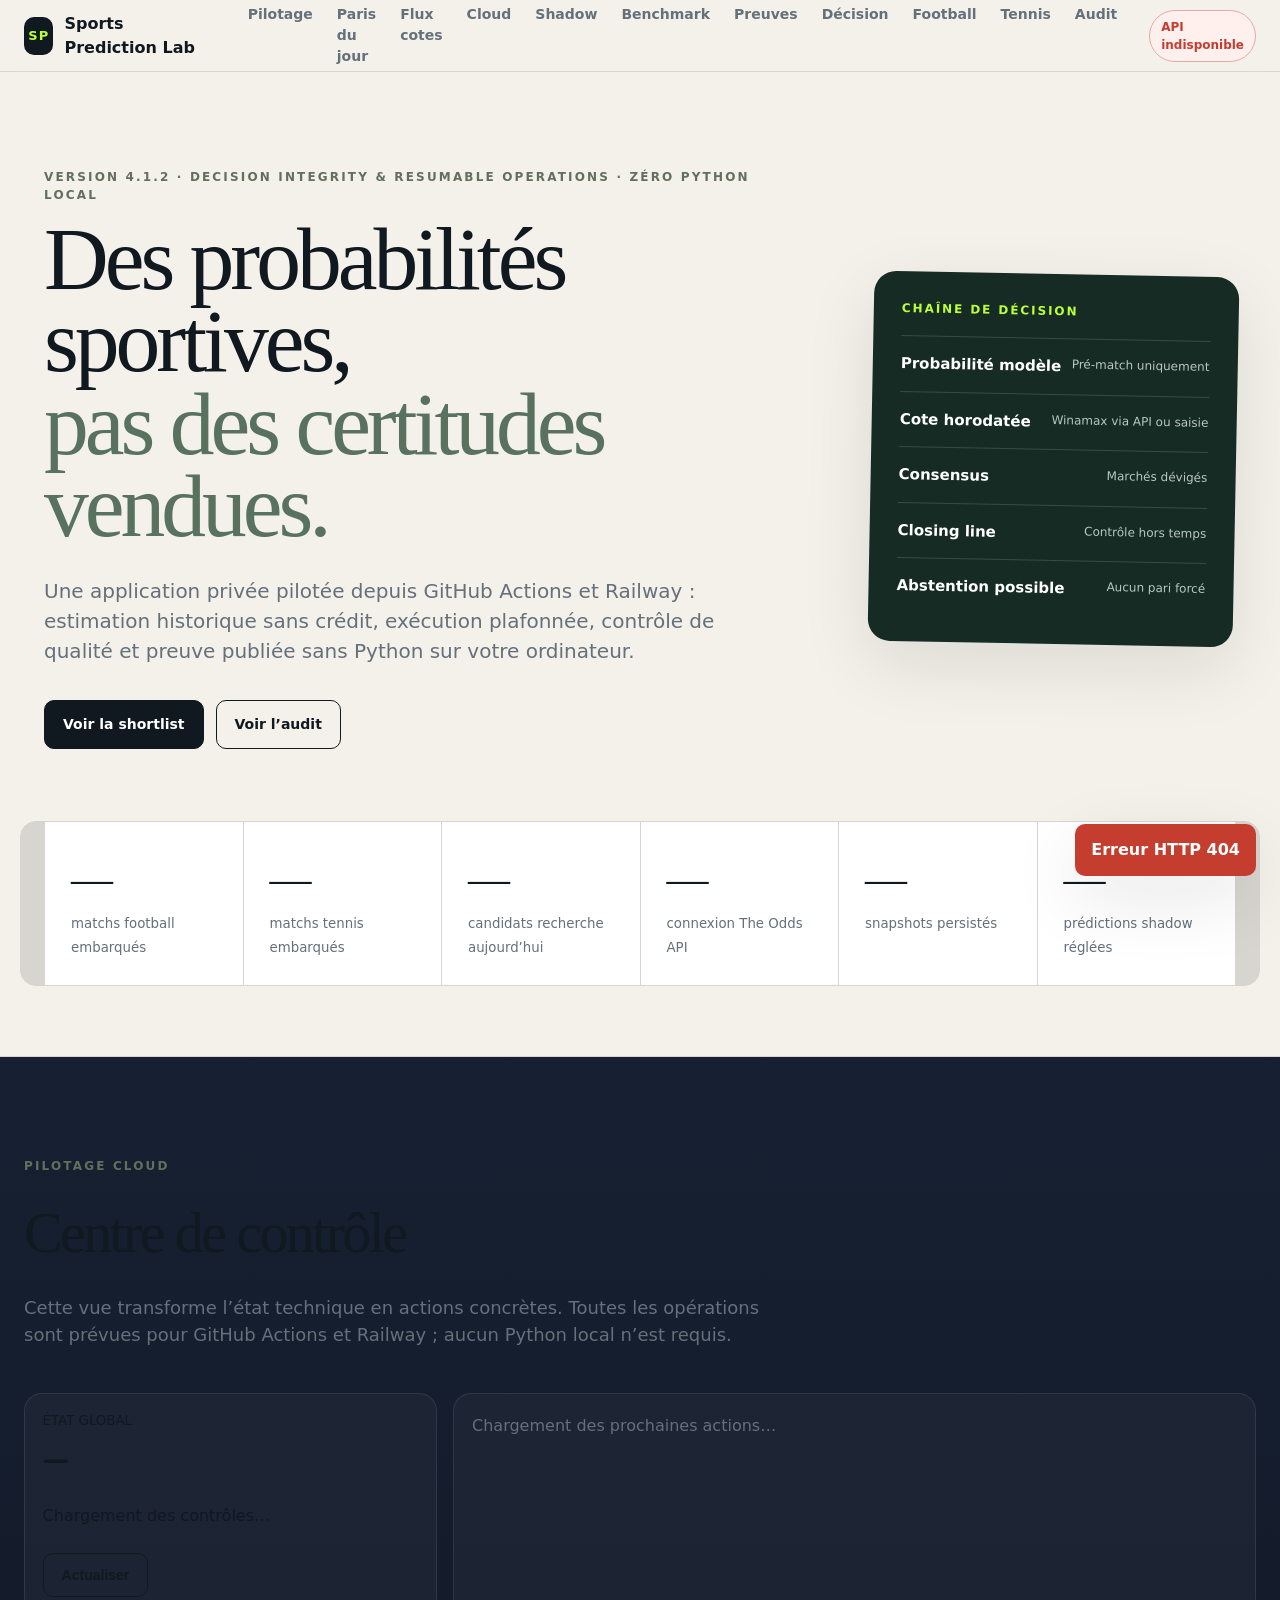
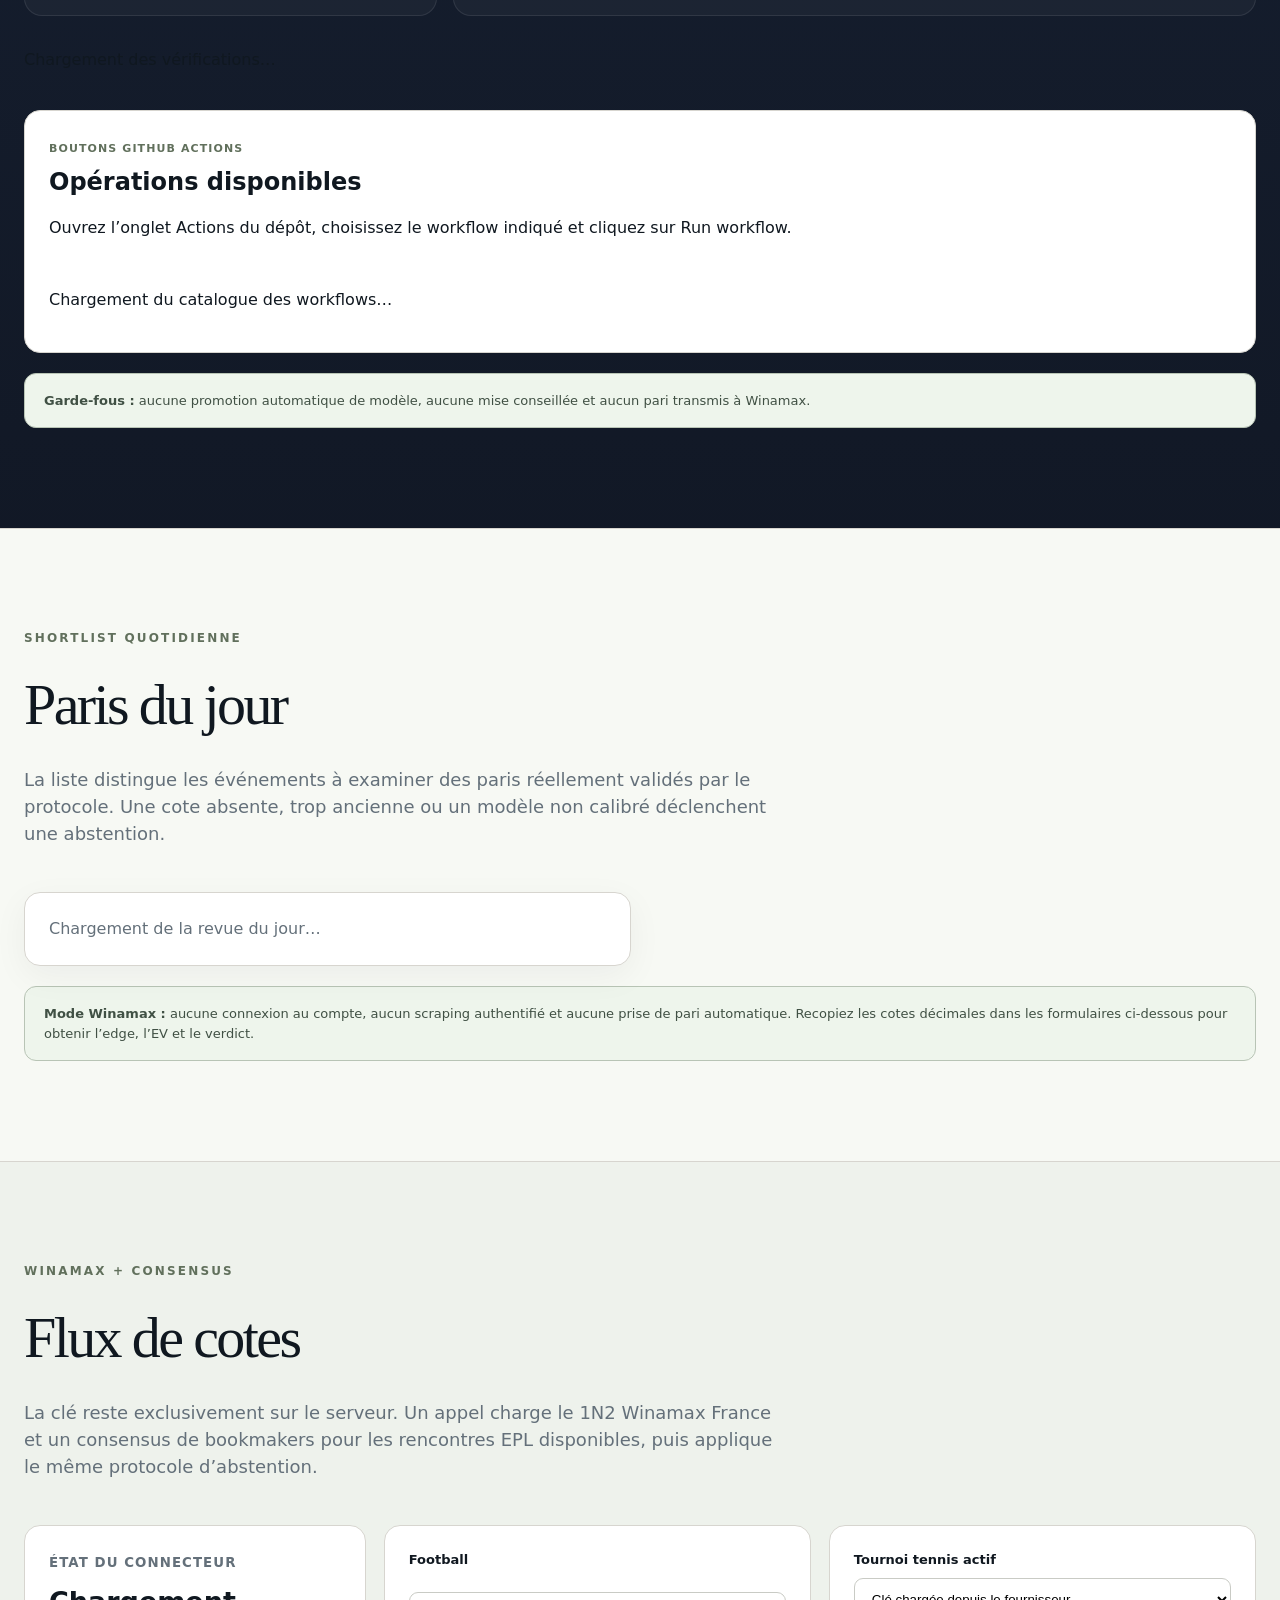
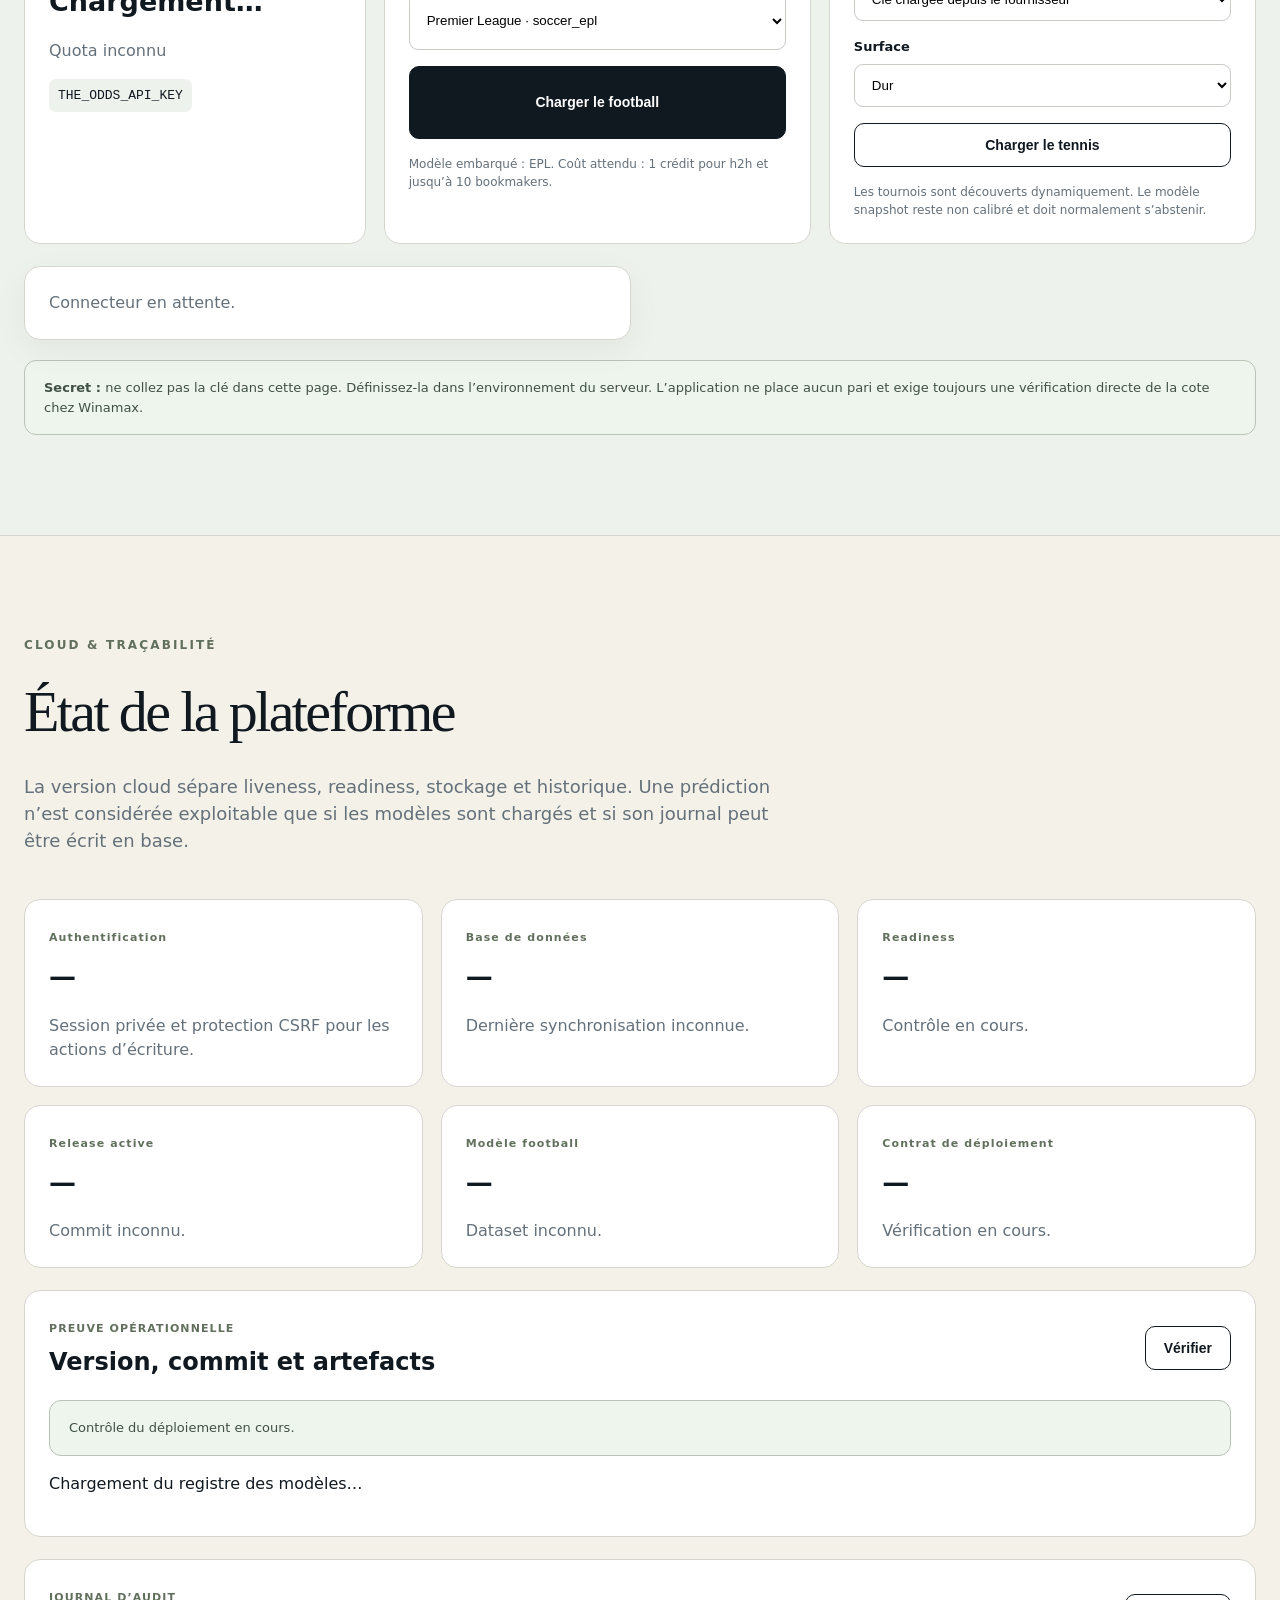
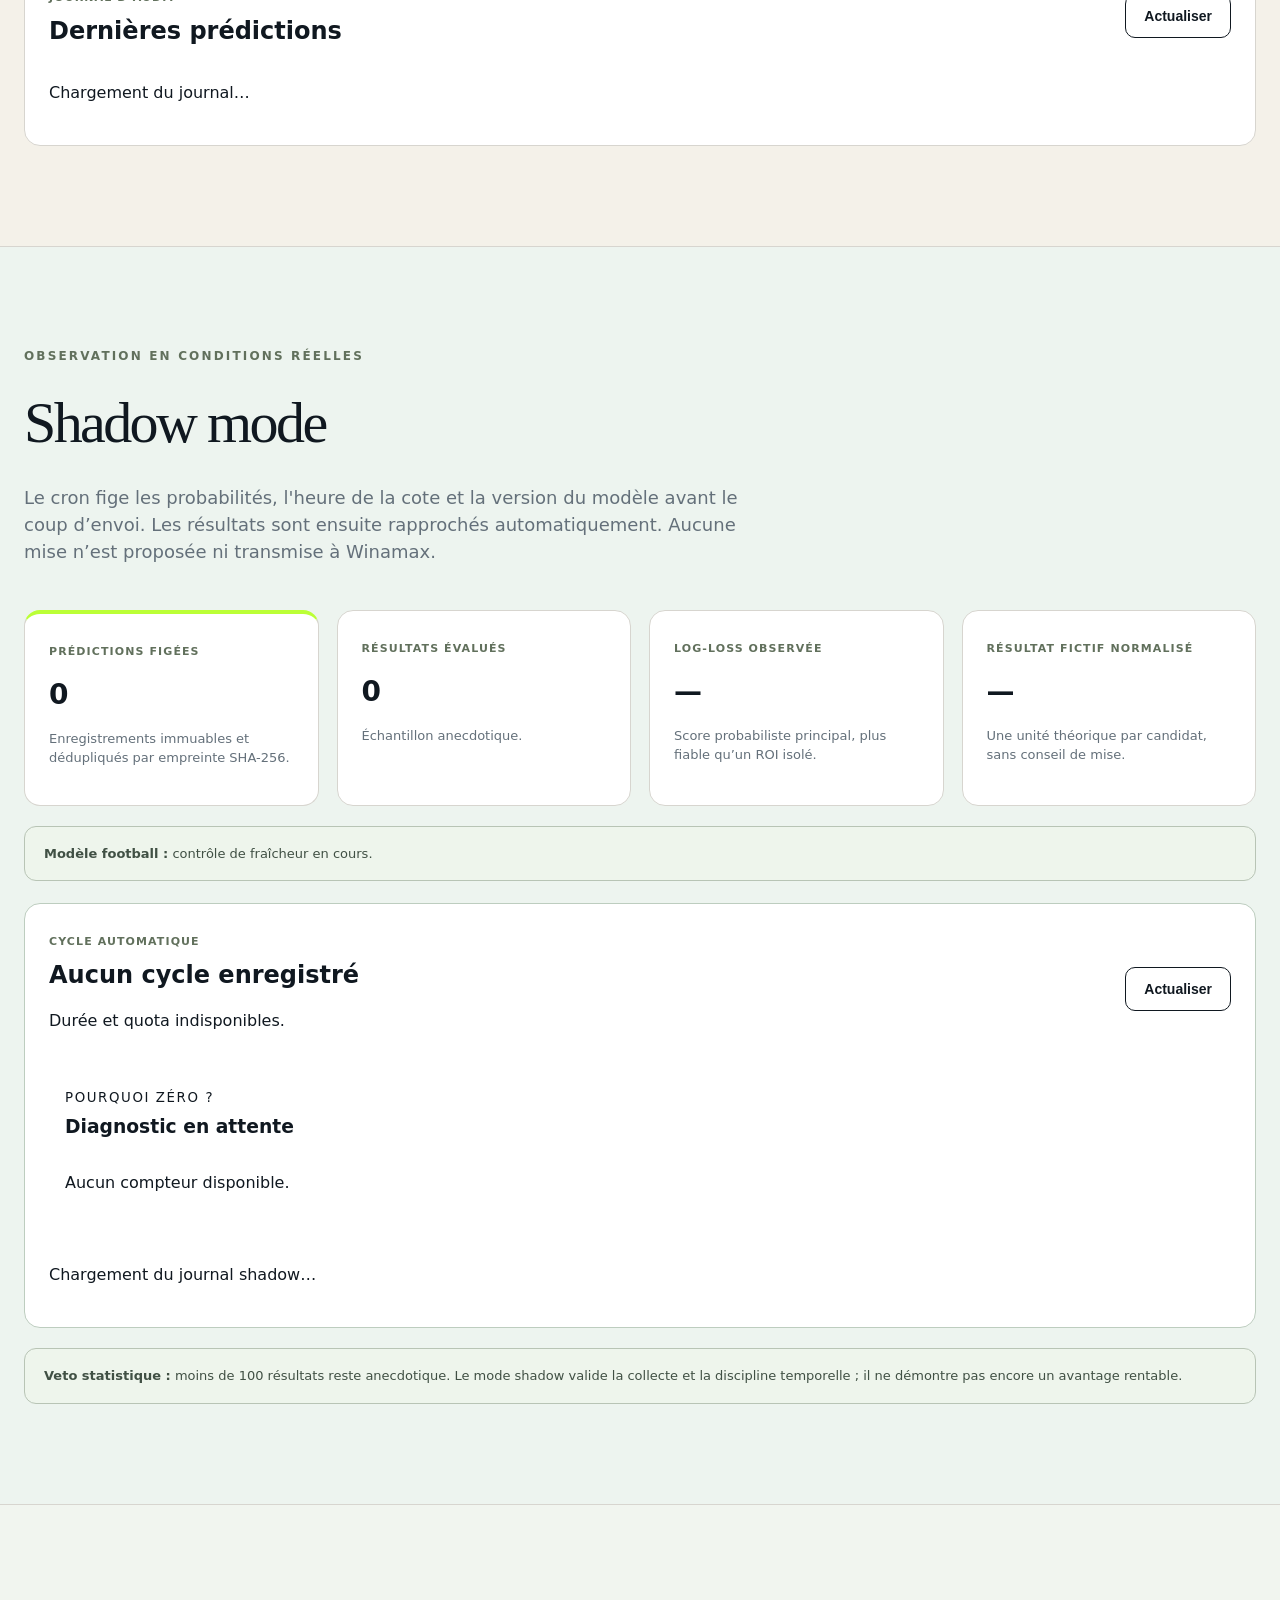
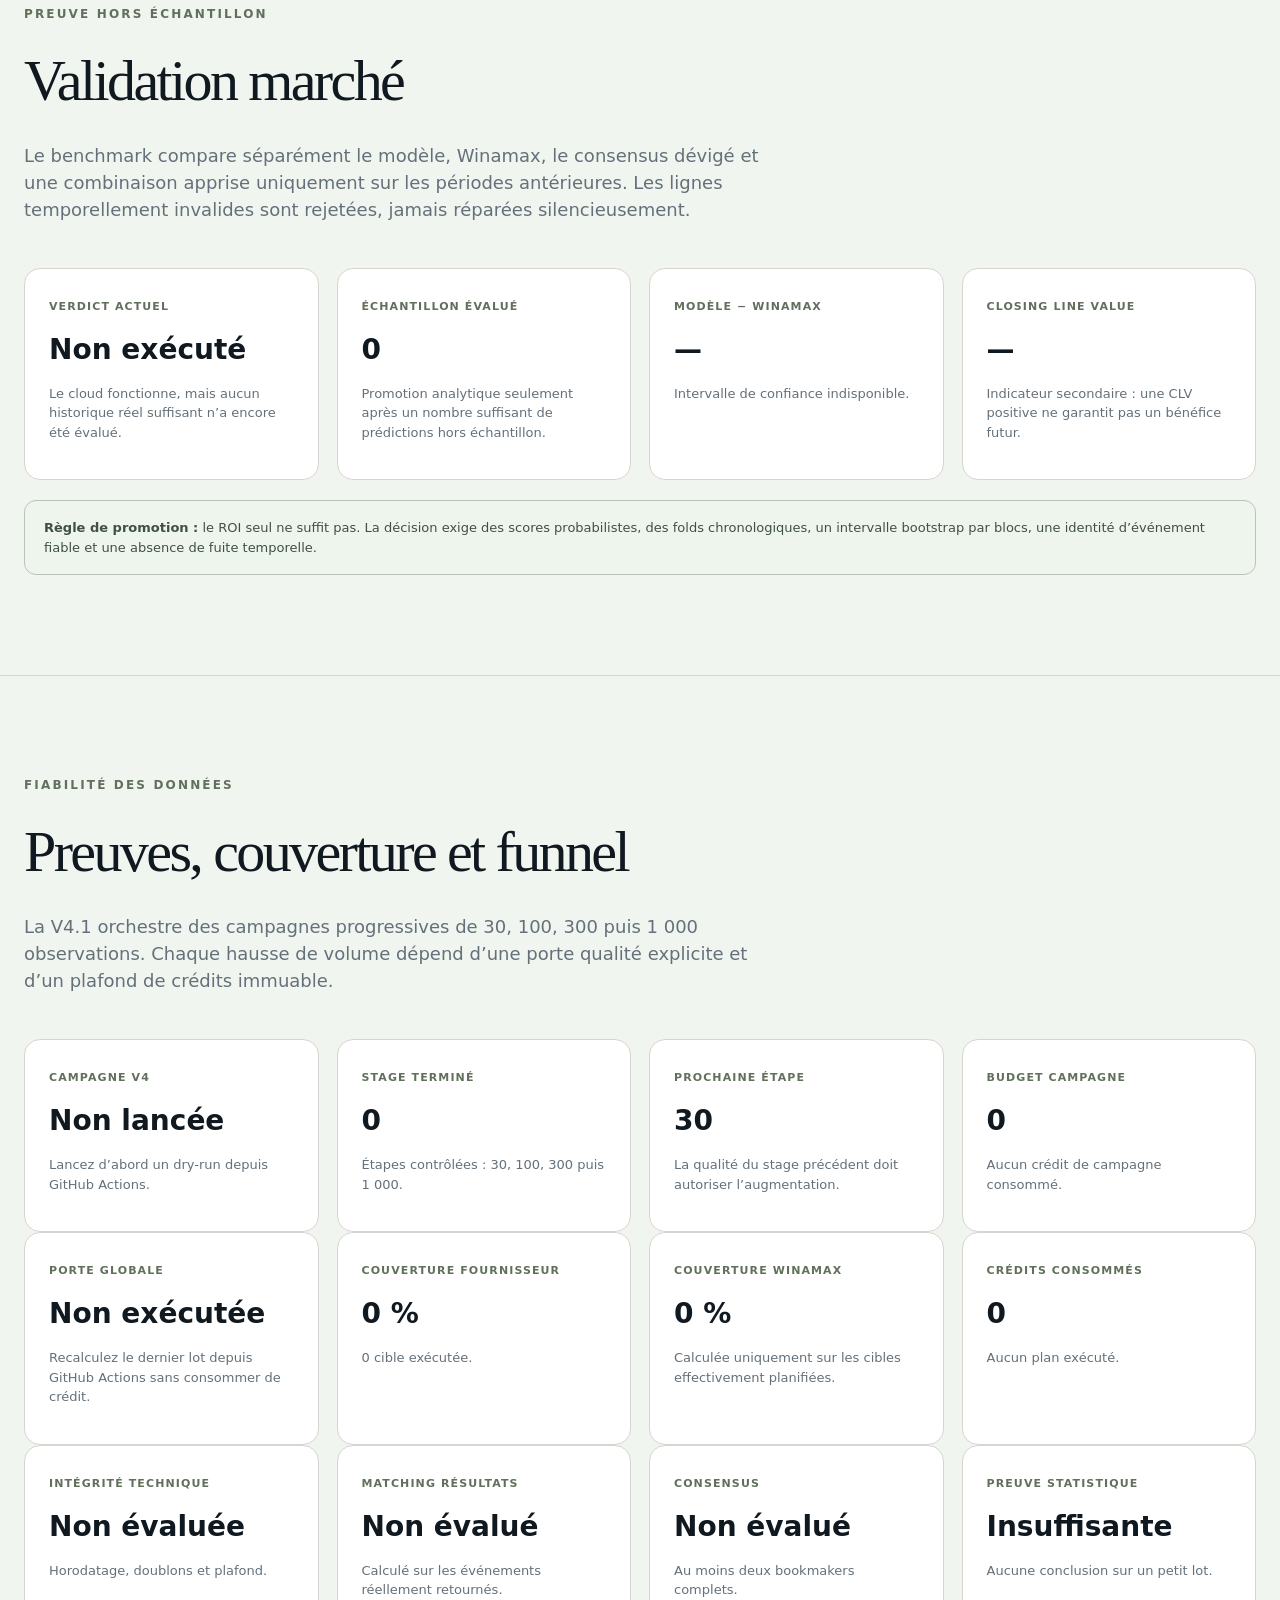
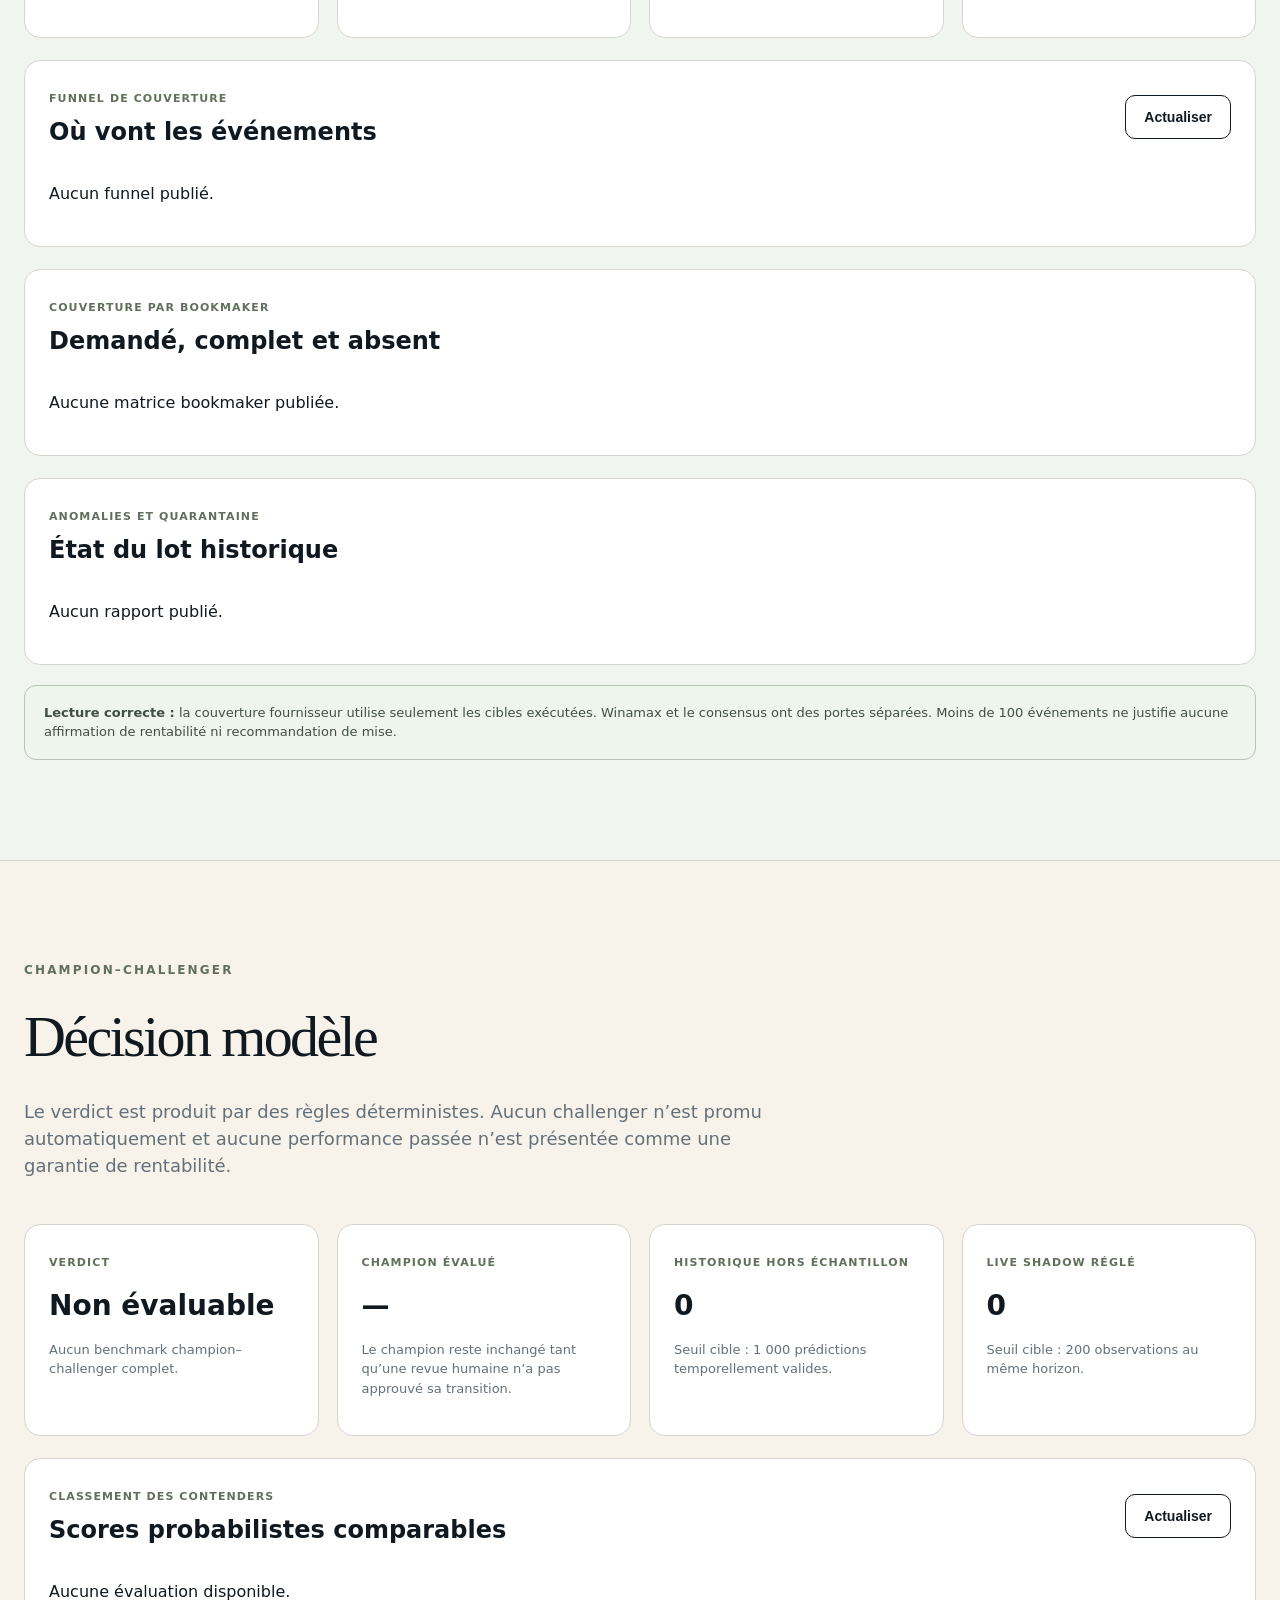
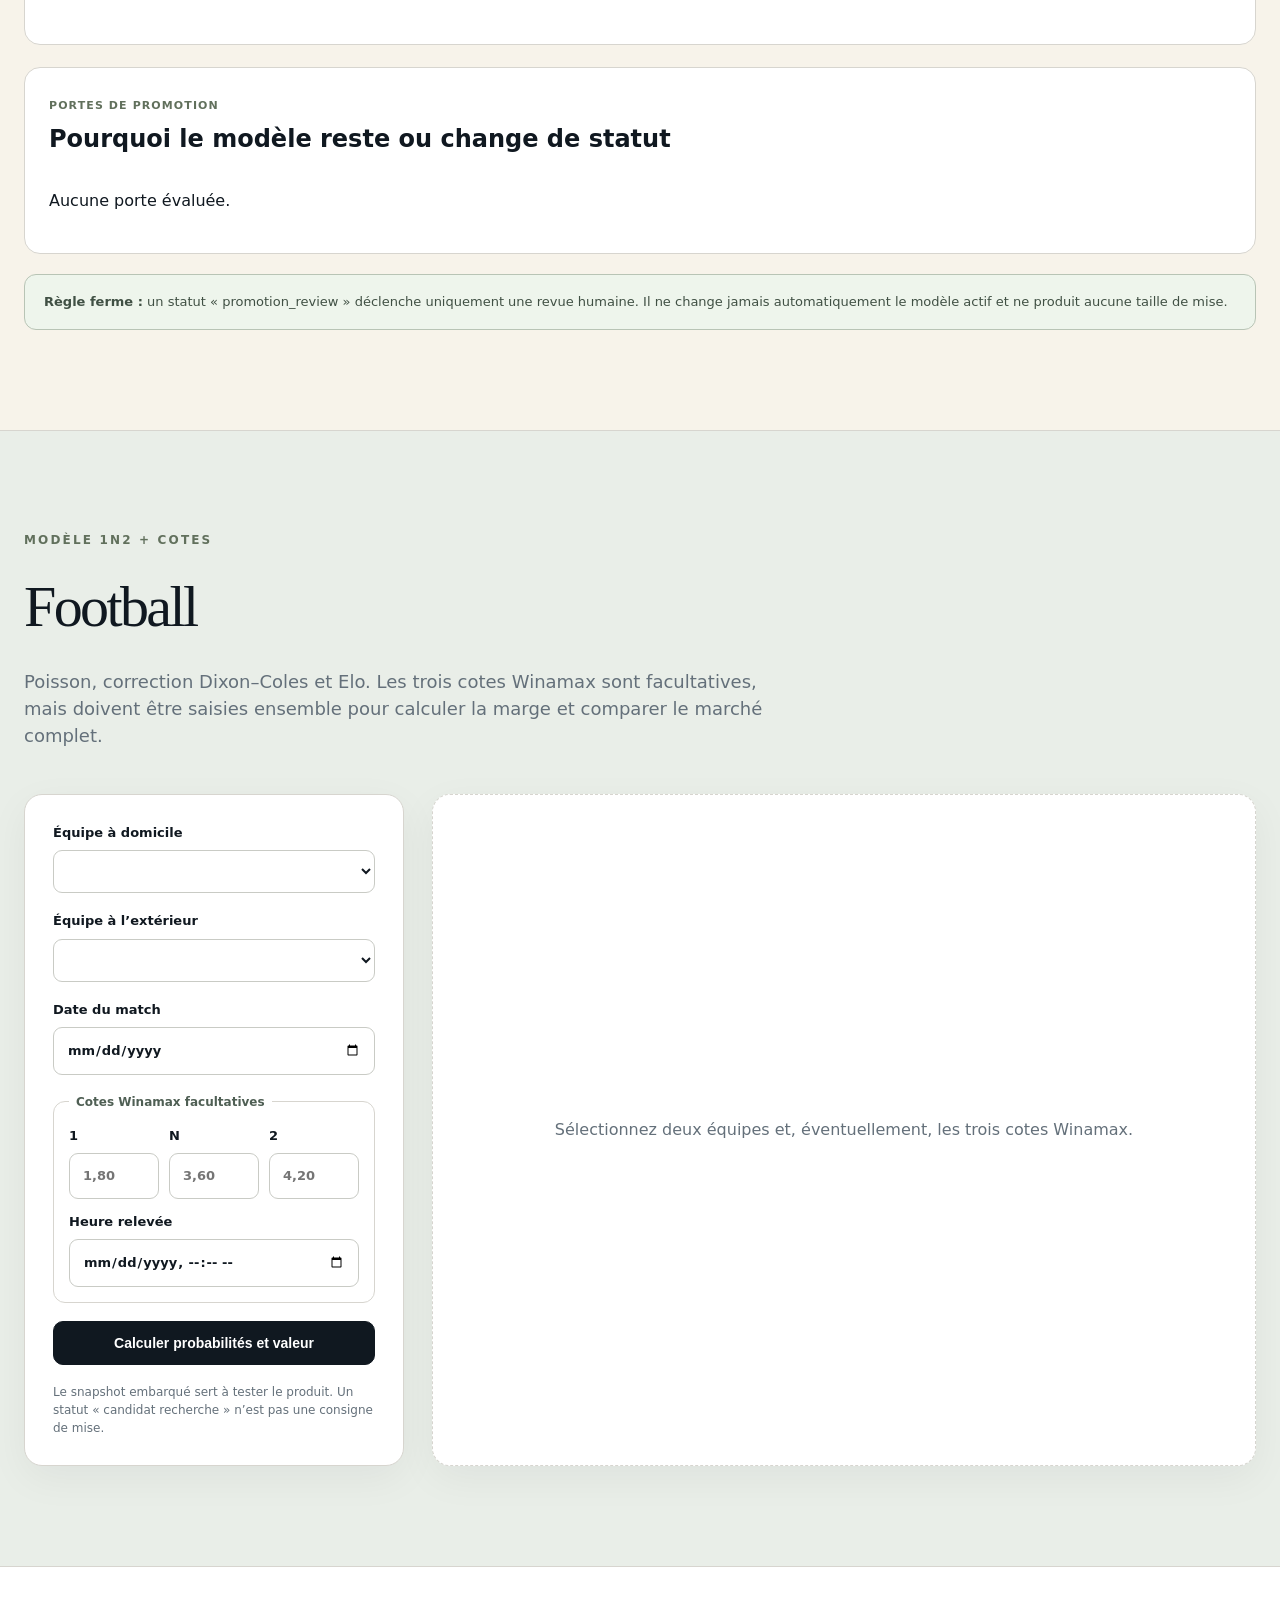
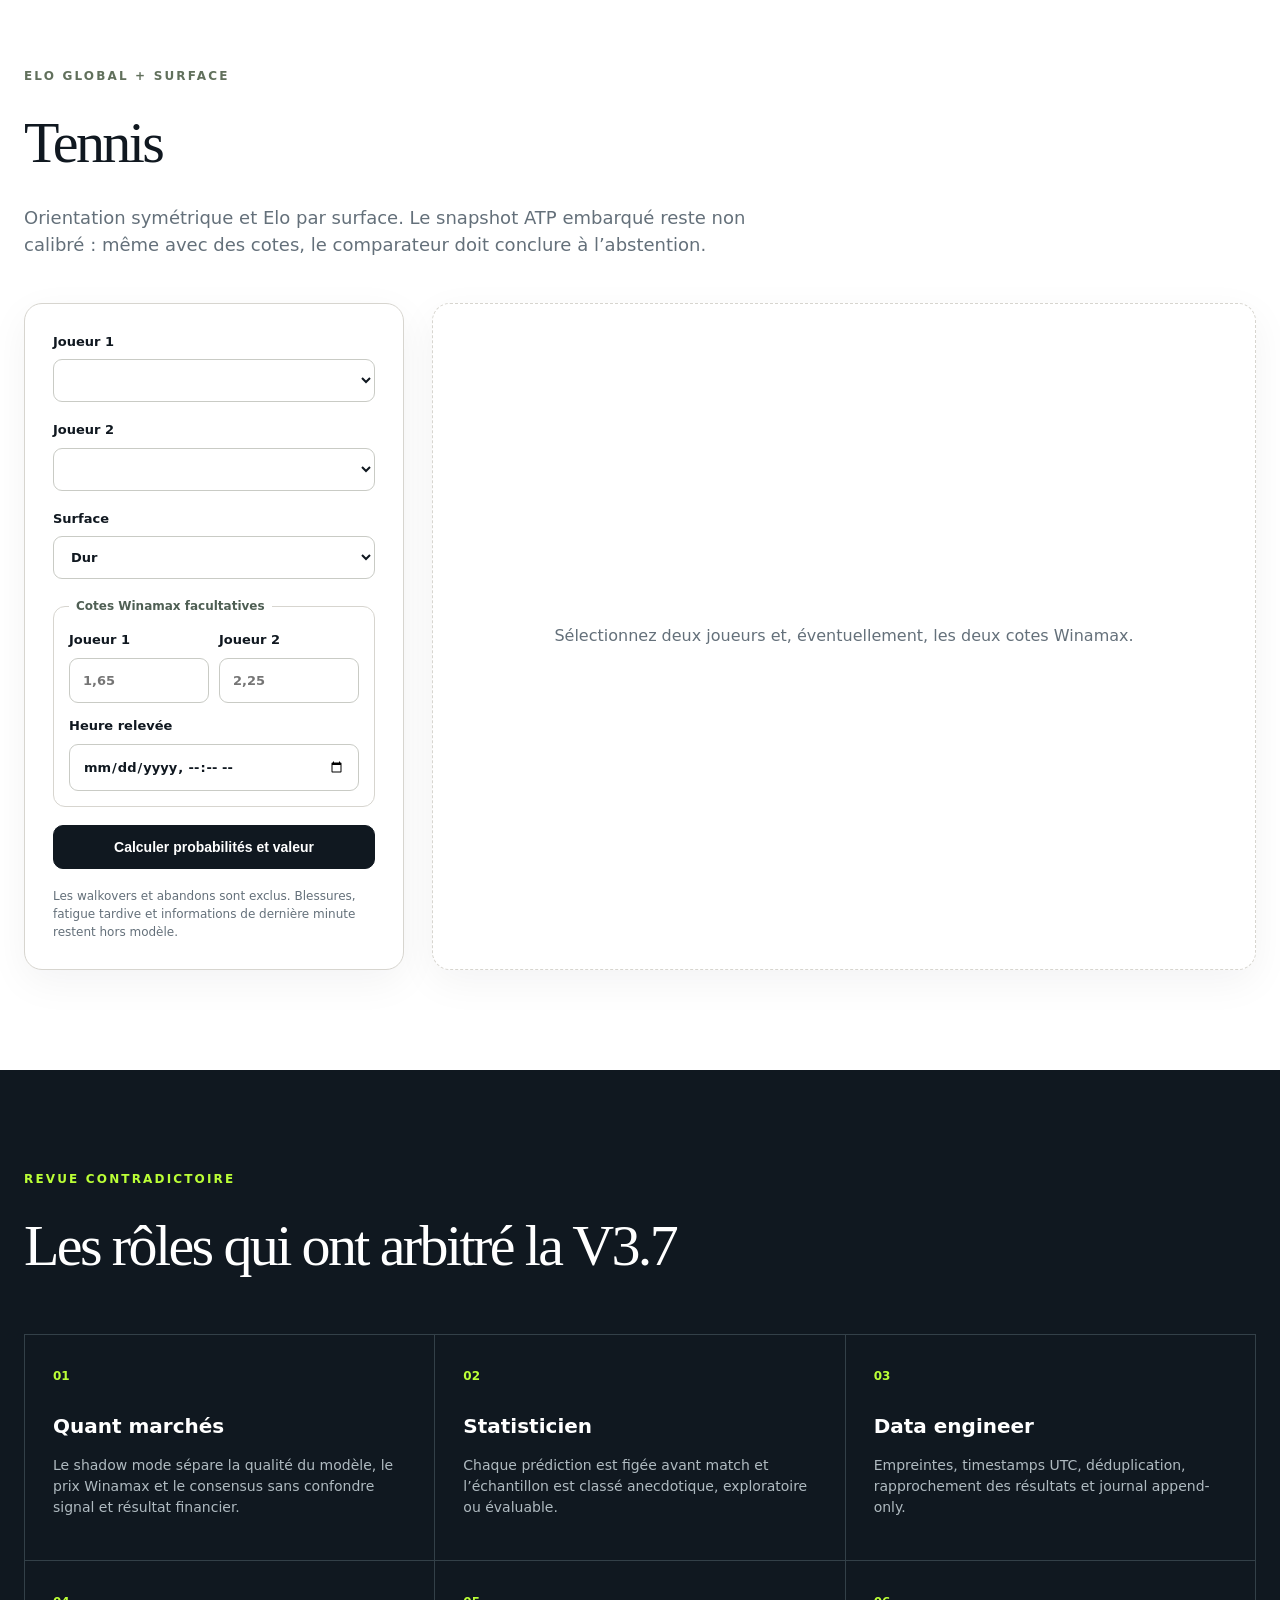
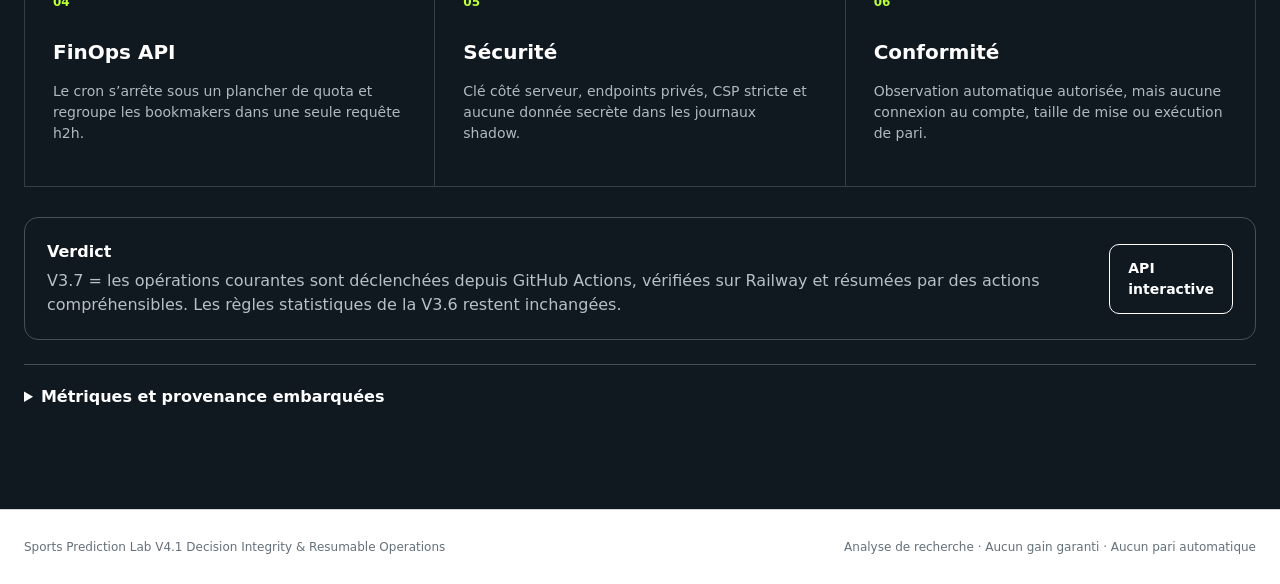
==== static/index.html @ fe33cccd "RBE: commit v4.1.2" ====
<!doctype html>
<html lang="fr">
<head>
  <meta charset="utf-8">
  <meta name="viewport" content="width=device-width,initial-scale=1">
  <title>Sports Prediction Lab V4.1 Decision Integrity & Resumable Operations</title>
  <meta name="description" content="Application cloud privée avec prédictions pré-match immuables, règlement automatique des résultats et validation en shadow mode.">
  <link rel="stylesheet" href="/static/styles.css">
</head>
<body>
  <header class="topbar">
    <a class="brand" href="#overview"><span class="logo">SP</span><span>Sports Prediction Lab</span></a>
    <nav>
      <a href="#control">Pilotage</a><a href="#bets">Paris du jour</a><a href="#odds-api">Flux cotes</a><a href="#cloud">Cloud</a><a href="#shadow">Shadow</a><a href="#benchmark">Benchmark</a><a href="#evidence">Preuves</a><a href="#decision">Décision</a><a href="#football">Football</a><a href="#tennis">Tennis</a><a href="#audit">Audit</a>
    </nav>
    <div class="top-actions"><span id="health" class="pill">Connexion…</span><button id="logoutButton" class="logout-button" type="button" hidden>Déconnexion</button></div>
  </header>

  <main>
    <section id="overview" class="hero">
      <div>
        <p class="eyebrow">VERSION 4.1.2 · DECISION INTEGRITY & RESUMABLE OPERATIONS · ZÉRO PYTHON LOCAL</p>
        <h1>Des probabilités sportives,<br><span>pas des certitudes vendues.</span></h1>
        <p class="lede">Une application privée pilotée depuis GitHub Actions et Railway : estimation historique sans crédit, exécution plafonnée, contrôle de qualité et preuve publiée sans Python sur votre ordinateur.</p>
        <div class="actions"><a class="button primary" href="#bets">Voir la shortlist</a><a class="button ghost" href="#audit">Voir l’audit</a></div>
      </div>
      <aside class="trust-card">
        <div class="trust-title">Chaîne de décision</div>
        <ol>
          <li><b>Probabilité modèle</b><span>Pré-match uniquement</span></li>
          <li><b>Cote horodatée</b><span>Winamax via API ou saisie</span></li>
          <li><b>Consensus</b><span>Marchés dévigés</span></li>
          <li><b>Closing line</b><span>Contrôle hors temps</span></li>
          <li><b>Abstention possible</b><span>Aucun pari forcé</span></li>
        </ol>
      </aside>
    </section>

    <section class="stats" aria-label="Résumé des données">
      <article><span id="footballRows">—</span><small>matchs football embarqués</small></article>
      <article><span id="tennisRows">—</span><small>matchs tennis embarqués</small></article>
      <article><span id="dailyCandidates">—</span><small>candidats recherche aujourd’hui</small></article>
      <article><span id="oddsApiState">—</span><small>connexion The Odds API</small></article><article><span id="dbSnapshots">—</span><small>snapshots persistés</small></article>
      <article><span id="shadowState">—</span><small>prédictions shadow réglées</small></article>
    </section>

    <section id="control" class="workbench control-section">
      <div class="section-heading"><p class="eyebrow">PILOTAGE CLOUD</p><h2>Centre de contrôle</h2><p>Cette vue transforme l’état technique en actions concrètes. Toutes les opérations sont prévues pour GitHub Actions et Railway ; aucun Python local n’est requis.</p></div>
      <div class="control-overview">
        <article class="control-hero-card"><small>ÉTAT GLOBAL</small><h3 id="controlOverall">—</h3><p id="controlSummary">Chargement des contrôles…</p><button id="refreshControl" class="button ghost" type="button">Actualiser</button></article>
        <div id="controlNextActions" class="control-actions"><p>Chargement des prochaines actions…</p></div>
      </div>
      <div id="controlChecks" class="control-check-grid"><p>Chargement des vérifications…</p></div>
      <div class="history-panel">
        <div class="history-heading"><div><small>BOUTONS GITHUB ACTIONS</small><h3>Opérations disponibles</h3><p>Ouvrez l’onglet Actions du dépôt, choisissez le workflow indiqué et cliquez sur Run workflow.</p></div></div>
        <div id="controlWorkflows" class="workflow-grid"><p>Chargement du catalogue des workflows…</p></div>
      </div>
      <div class="policy-note"><b>Garde-fous :</b> aucune promotion automatique de modèle, aucune mise conseillée et aucun pari transmis à Winamax.</div>
    </section>

    <section id="bets" class="workbench bets-section">
      <div class="section-heading"><p class="eyebrow">SHORTLIST QUOTIDIENNE</p><h2>Paris du jour</h2><p>La liste distingue les événements à examiner des paris réellement validés par le protocole. Une cote absente, trop ancienne ou un modèle non calibré déclenchent une abstention.</p></div>
      <div id="dailySlate" class="daily-grid"><div class="slate-card loading-card">Chargement de la revue du jour…</div></div>
      <div class="policy-note"><b>Mode Winamax :</b> aucune connexion au compte, aucun scraping authentifié et aucune prise de pari automatique. Recopiez les cotes décimales dans les formulaires ci-dessous pour obtenir l’edge, l’EV et le verdict.</div>
    </section>

    <section id="odds-api" class="workbench odds-api-section">
      <div class="section-heading"><p class="eyebrow">WINAMAX + CONSENSUS</p><h2>Flux de cotes</h2><p>La clé reste exclusivement sur le serveur. Un appel charge le 1N2 Winamax France et un consensus de bookmakers pour les rencontres EPL disponibles, puis applique le même protocole d’abstention.</p></div>
      <div class="provider-grid">
        <article class="provider-card"><small>État du connecteur</small><h3 id="providerStatus">Chargement…</h3><p id="providerQuota">Quota inconnu</p><code>THE_ODDS_API_KEY</code></article>
        <div class="provider-control">
          <label>Football<select id="oddsSport"><option value="soccer_epl">Premier League · soccer_epl</option></select></label>
          <button id="loadLiveOdds" class="button primary full" type="button">Charger le football</button>
          <p class="fineprint">Modèle embarqué : EPL. Coût attendu : 1 crédit pour h2h et jusqu’à 10 bookmakers.</p>
        </div>
        <div class="provider-control">
          <label>Tournoi tennis actif<select id="oddsTennisSport"><option value="">Clé chargée depuis le fournisseur</option></select></label>
          <label>Surface<select id="oddsTennisSurface"><option value="hard">Dur</option><option value="clay">Terre battue</option><option value="grass">Gazon</option></select></label>
          <button id="loadTennisOdds" class="button ghost full" type="button">Charger le tennis</button>
          <p class="fineprint">Les tournois sont découverts dynamiquement. Le modèle snapshot reste non calibré et doit normalement s’abstenir.</p>
        </div>
      </div>
      <div id="liveOddsResult" class="daily-grid provider-results"><div class="slate-card loading-card">Connecteur en attente.</div></div>
      <div class="policy-note"><b>Secret :</b> ne collez pas la clé dans cette page. Définissez-la dans l’environnement du serveur. L’application ne place aucun pari et exige toujours une vérification directe de la cote chez Winamax.</div>
    </section>


    <section id="cloud" class="workbench cloud-section">
      <div class="section-heading"><p class="eyebrow">CLOUD & TRAÇABILITÉ</p><h2>État de la plateforme</h2><p>La version cloud sépare liveness, readiness, stockage et historique. Une prédiction n’est considérée exploitable que si les modèles sont chargés et si son journal peut être écrit en base.</p></div>
      <div class="cloud-grid">
        <article class="cloud-card"><small>Authentification</small><h3 id="cloudAuth">—</h3><p>Session privée et protection CSRF pour les actions d’écriture.</p></article>
        <article class="cloud-card"><small>Base de données</small><h3 id="cloudDatabase">—</h3><p id="cloudLastSync">Dernière synchronisation inconnue.</p></article>
        <article class="cloud-card"><small>Readiness</small><h3 id="cloudReady">—</h3><p id="cloudIssues">Contrôle en cours.</p></article>
        <article class="cloud-card"><small>Release active</small><h3 id="systemRelease">—</h3><p id="systemCommit">Commit inconnu.</p></article>
        <article class="cloud-card"><small>Modèle football</small><h3 id="systemModel">—</h3><p id="systemDataset">Dataset inconnu.</p></article>
        <article class="cloud-card"><small>Contrat de déploiement</small><h3 id="systemIntegrity">—</h3><p id="systemContract">Vérification en cours.</p></article>
      </div>
      <div class="history-panel system-panel">
        <div class="history-heading"><div><small>PREUVE OPÉRATIONNELLE</small><h3>Version, commit et artefacts</h3></div><button id="refreshSystem" class="button ghost" type="button">Vérifier</button></div>
        <div id="systemIssues" class="policy-note">Contrôle du déploiement en cours.</div>
        <div id="systemModels" class="history-list"><p>Chargement du registre des modèles…</p></div>
      </div>
      <div class="history-panel">
        <div class="history-heading"><div><small>JOURNAL D’AUDIT</small><h3>Dernières prédictions</h3></div><button id="refreshHistory" class="button ghost" type="button">Actualiser</button></div>
        <div id="predictionHistory" class="history-list"><p>Chargement du journal…</p></div>
      </div>
    </section>


    <section id="shadow" class="workbench shadow-section">
      <div class="section-heading"><p class="eyebrow">OBSERVATION EN CONDITIONS RÉELLES</p><h2>Shadow mode</h2><p>Le cron fige les probabilités, l'heure de la cote et la version du modèle avant le coup d’envoi. Les résultats sont ensuite rapprochés automatiquement. Aucune mise n’est proposée ni transmise à Winamax.</p></div>
      <div class="benchmark-grid">
        <article class="benchmark-card"><small>Prédictions figées</small><h3 id="shadowTotal">0</h3><p>Enregistrements immuables et dédupliqués par empreinte SHA-256.</p></article>
        <article class="benchmark-card"><small>Résultats évalués</small><h3 id="shadowSettled">0</h3><p id="shadowMaturity">Échantillon anecdotique.</p></article>
        <article class="benchmark-card"><small>Log-loss observée</small><h3 id="shadowLogLoss">—</h3><p>Score probabiliste principal, plus fiable qu’un ROI isolé.</p></article>
        <article class="benchmark-card"><small>Résultat fictif normalisé</small><h3 id="shadowReturn">—</h3><p>Une unité théorique par candidat, sans conseil de mise.</p></article>
      </div>
      <div id="shadowModelWarning" class="policy-note"><b>Modèle football :</b> contrôle de fraîcheur en cours.</div>
      <div class="history-panel">
        <div class="history-heading"><div><small>CYCLE AUTOMATIQUE</small><h3 id="shadowLastCycle">Aucun cycle enregistré</h3><p id="shadowCycleMeta">Durée et quota indisponibles.</p></div><button id="refreshShadow" class="button ghost" type="button">Actualiser</button></div>
        <div class="zero-explainer">
          <div><small>POURQUOI ZÉRO ?</small><h3 id="shadowZeroReason">Diagnostic en attente</h3></div>
          <div id="shadowFunnel" class="funnel-grid"><p>Aucun compteur disponible.</p></div>
        </div>
        <div id="shadowHistory" class="history-list"><p>Chargement du journal shadow…</p></div>
      </div>
      <div class="policy-note"><b>Veto statistique :</b> moins de 100 résultats reste anecdotique. Le mode shadow valide la collecte et la discipline temporelle ; il ne démontre pas encore un avantage rentable.</div>
    </section>


    <section id="benchmark" class="workbench benchmark-section">
      <div class="section-heading"><p class="eyebrow">PREUVE HORS ÉCHANTILLON</p><h2>Validation marché</h2><p>Le benchmark compare séparément le modèle, Winamax, le consensus dévigé et une combinaison apprise uniquement sur les périodes antérieures. Les lignes temporellement invalides sont rejetées, jamais réparées silencieusement.</p></div>
      <div class="benchmark-grid">
        <article class="benchmark-card"><small>Verdict actuel</small><h3 id="benchmarkVerdict">Non exécuté</h3><p id="benchmarkReason">Le cloud fonctionne, mais aucun historique réel suffisant n’a encore été évalué.</p></article>
        <article class="benchmark-card"><small>Échantillon évalué</small><h3 id="benchmarkRows">0</h3><p>Promotion analytique seulement après un nombre suffisant de prédictions hors échantillon.</p></article>
        <article class="benchmark-card"><small>Modèle − Winamax</small><h3 id="benchmarkDelta">—</h3><p id="benchmarkCi">Intervalle de confiance indisponible.</p></article>
        <article class="benchmark-card"><small>Closing line value</small><h3 id="benchmarkClv">—</h3><p>Indicateur secondaire : une CLV positive ne garantit pas un bénéfice futur.</p></article>
      </div>
      <div class="policy-note"><b>Règle de promotion :</b> le ROI seul ne suffit pas. La décision exige des scores probabilistes, des folds chronologiques, un intervalle bootstrap par blocs, une identité d’événement fiable et une absence de fuite temporelle.</div>
    </section>

    <section id="evidence" class="workbench benchmark-section">
      <div class="section-heading"><p class="eyebrow">FIABILITÉ DES DONNÉES</p><h2>Preuves, couverture et funnel</h2><p>La V4.1 orchestre des campagnes progressives de 30, 100, 300 puis 1 000 observations. Chaque hausse de volume dépend d’une porte qualité explicite et d’un plafond de crédits immuable.</p></div>
      <div class="benchmark-grid">
        <article class="benchmark-card"><small>CAMPAGNE V4</small><h3 id="campaignDecision">Non lancée</h3><p id="campaignReason">Lancez d’abord un dry-run depuis GitHub Actions.</p></article>
        <article class="benchmark-card"><small>STAGE TERMINÉ</small><h3 id="campaignCompleted">0</h3><p>Étapes contrôlées : 30, 100, 300 puis 1 000.</p></article>
        <article class="benchmark-card"><small>PROCHAINE ÉTAPE</small><h3 id="campaignNext">30</h3><p id="campaignGate">La qualité du stage précédent doit autoriser l’augmentation.</p></article>
        <article class="benchmark-card"><small>BUDGET CAMPAGNE</small><h3 id="campaignBudget">0</h3><p id="campaignCredits">Aucun crédit de campagne consommé.</p></article>
      </div>
      <div class="benchmark-grid">
        <article class="benchmark-card"><small>PORTE GLOBALE</small><h3 id="evidenceGate">Non exécutée</h3><p id="evidenceReason">Recalculez le dernier lot depuis GitHub Actions sans consommer de crédit.</p></article>
        <article class="benchmark-card"><small>COUVERTURE FOURNISSEUR</small><h3 id="evidenceCoverage">0 %</h3><p id="evidenceCounts">0 cible exécutée.</p></article>
        <article class="benchmark-card"><small>COUVERTURE WINAMAX</small><h3 id="evidenceWinamax">0 %</h3><p id="evidenceWinamaxDetail">Calculée uniquement sur les cibles effectivement planifiées.</p></article>
        <article class="benchmark-card"><small>CRÉDITS CONSOMMÉS</small><h3 id="evidenceCredits">0</h3><p id="evidencePlan">Aucun plan exécuté.</p></article>
      </div>
      <div class="benchmark-grid">
        <article class="benchmark-card"><small>INTÉGRITÉ TECHNIQUE</small><h3 id="evidenceIntegrity">Non évaluée</h3><p id="evidenceIntegrityReason">Horodatage, doublons et plafond.</p></article>
        <article class="benchmark-card"><small>MATCHING RÉSULTATS</small><h3 id="evidenceMatching">Non évalué</h3><p id="evidenceMatchingReason">Calculé sur les événements réellement retournés.</p></article>
        <article class="benchmark-card"><small>CONSENSUS</small><h3 id="evidenceConsensus">Non évalué</h3><p id="evidenceConsensusReason">Au moins deux bookmakers complets.</p></article>
        <article class="benchmark-card"><small>PREUVE STATISTIQUE</small><h3 id="evidenceStatistical">Insuffisante</h3><p id="evidenceStatisticalReason">Aucune conclusion sur un petit lot.</p></article>
      </div>
      <div class="history-panel">
        <div class="history-heading"><div><small>FUNNEL DE COUVERTURE</small><h3>Où vont les événements</h3></div><button id="refreshEvidence" class="button ghost" type="button">Actualiser</button></div>
        <div id="evidenceFunnel" class="table-scroll"><p>Aucun funnel publié.</p></div>
      </div>
      <div class="history-panel">
        <div class="history-heading"><div><small>COUVERTURE PAR BOOKMAKER</small><h3>Demandé, complet et absent</h3></div></div>
        <div id="evidenceBookmakers" class="table-scroll"><p>Aucune matrice bookmaker publiée.</p></div>
      </div>
      <div class="history-panel">
        <div class="history-heading"><div><small>ANOMALIES ET QUARANTAINE</small><h3>État du lot historique</h3></div></div>
        <div id="evidenceIssues" class="gate-grid"><p>Aucun rapport publié.</p></div>
      </div>
      <div class="policy-note"><b>Lecture correcte :</b> la couverture fournisseur utilise seulement les cibles exécutées. Winamax et le consensus ont des portes séparées. Moins de 100 événements ne justifie aucune affirmation de rentabilité ni recommandation de mise.</div>
    </section>

    <section id="decision" class="workbench decision-section">
      <div class="section-heading"><p class="eyebrow">CHAMPION–CHALLENGER</p><h2>Décision modèle</h2><p>Le verdict est produit par des règles déterministes. Aucun challenger n’est promu automatiquement et aucune performance passée n’est présentée comme une garantie de rentabilité.</p></div>
      <div class="benchmark-grid">
        <article class="benchmark-card"><small>Verdict</small><h3 id="decisionStatus">Non évaluable</h3><p id="decisionReason">Aucun benchmark champion–challenger complet.</p></article>
        <article class="benchmark-card"><small>Champion évalué</small><h3 id="decisionChampion">—</h3><p>Le champion reste inchangé tant qu’une revue humaine n’a pas approuvé sa transition.</p></article>
        <article class="benchmark-card"><small>Historique hors échantillon</small><h3 id="decisionHistorical">0</h3><p>Seuil cible : 1 000 prédictions temporellement valides.</p></article>
        <article class="benchmark-card"><small>Live shadow réglé</small><h3 id="decisionLive">0</h3><p>Seuil cible : 200 observations au même horizon.</p></article>
      </div>
      <div class="history-panel">
        <div class="history-heading"><div><small>CLASSEMENT DES CONTENDERS</small><h3>Scores probabilistes comparables</h3></div><button id="refreshDecision" class="button ghost" type="button">Actualiser</button></div>
        <div id="decisionLeaderboard" class="decision-table"><p>Aucune évaluation disponible.</p></div>
      </div>
      <div class="history-panel">
        <div class="history-heading"><div><small>PORTES DE PROMOTION</small><h3>Pourquoi le modèle reste ou change de statut</h3></div></div>
        <div id="decisionGates" class="gate-grid"><p>Aucune porte évaluée.</p></div>
      </div>
      <div class="policy-note"><b>Règle ferme :</b> un statut « promotion_review » déclenche uniquement une revue humaine. Il ne change jamais automatiquement le modèle actif et ne produit aucune taille de mise.</div>
    </section>

    <section id="football" class="workbench alt">
      <div class="section-heading"><p class="eyebrow">MODÈLE 1N2 + COTES</p><h2>Football</h2><p>Poisson, correction Dixon–Coles et Elo. Les trois cotes Winamax sont facultatives, mais doivent être saisies ensemble pour calculer la marge et comparer le marché complet.</p></div>
      <div class="panel-grid">
        <form id="footballForm" class="control-panel">
          <label>Équipe à domicile<select id="homeTeam" required></select></label>
          <label>Équipe à l’extérieur<select id="awayTeam" required></select></label>
          <label>Date du match<input id="footballDate" type="date"></label>
          <fieldset class="odds-fieldset">
            <legend>Cotes Winamax facultatives</legend>
            <div class="odds-grid three"><label>1<input id="footballHomeOdds" type="number" min="1.01" max="1000" step="0.01" placeholder="1,80"></label><label>N<input id="footballDrawOdds" type="number" min="1.01" max="1000" step="0.01" placeholder="3,60"></label><label>2<input id="footballAwayOdds" type="number" min="1.01" max="1000" step="0.01" placeholder="4,20"></label></div>
            <label>Heure relevée<input id="footballOddsTime" type="datetime-local"></label>
          </fieldset>
          <button class="button primary full" type="submit">Calculer probabilités et valeur</button>
          <p class="fineprint">Le snapshot embarqué sert à tester le produit. Un statut « candidat recherche » n’est pas une consigne de mise.</p>
        </form>
        <div id="footballResult" class="result-panel empty"><p>Sélectionnez deux équipes et, éventuellement, les trois cotes Winamax.</p></div>
      </div>
    </section>

    <section id="tennis" class="workbench">
      <div class="section-heading"><p class="eyebrow">ELO GLOBAL + SURFACE</p><h2>Tennis</h2><p>Orientation symétrique et Elo par surface. Le snapshot ATP embarqué reste non calibré : même avec des cotes, le comparateur doit conclure à l’abstention.</p></div>
      <div class="panel-grid">
        <form id="tennisForm" class="control-panel">
          <label>Joueur 1<select id="player1" required></select></label>
          <label>Joueur 2<select id="player2" required></select></label>
          <label>Surface<select id="surface"><option value="hard">Dur</option><option value="clay">Terre battue</option><option value="grass">Gazon</option><option value="carpet">Moquette</option></select></label>
          <fieldset class="odds-fieldset">
            <legend>Cotes Winamax facultatives</legend>
            <div class="odds-grid"><label>Joueur 1<input id="tennisP1Odds" type="number" min="1.01" max="1000" step="0.01" placeholder="1,65"></label><label>Joueur 2<input id="tennisP2Odds" type="number" min="1.01" max="1000" step="0.01" placeholder="2,25"></label></div>
            <label>Heure relevée<input id="tennisOddsTime" type="datetime-local"></label>
          </fieldset>
          <button class="button primary full" type="submit">Calculer probabilités et valeur</button>
          <p class="fineprint">Les walkovers et abandons sont exclus. Blessures, fatigue tardive et informations de dernière minute restent hors modèle.</p>
        </form>
        <div id="tennisResult" class="result-panel empty"><p>Sélectionnez deux joueurs et, éventuellement, les deux cotes Winamax.</p></div>
      </div>
    </section>

    <section id="audit" class="audit-section">
      <div class="section-heading"><p class="eyebrow">REVUE CONTRADICTOIRE</p><h2>Les rôles qui ont arbitré la V3.7</h2></div>
      <div class="role-grid">
        <article><span>01</span><h3>Quant marchés</h3><p>Le shadow mode sépare la qualité du modèle, le prix Winamax et le consensus sans confondre signal et résultat financier.</p></article>
        <article><span>02</span><h3>Statisticien</h3><p>Chaque prédiction est figée avant match et l’échantillon est classé anecdotique, exploratoire ou évaluable.</p></article>
        <article><span>03</span><h3>Data engineer</h3><p>Empreintes, timestamps UTC, déduplication, rapprochement des résultats et journal append-only.</p></article>
        <article><span>04</span><h3>FinOps API</h3><p>Le cron s’arrête sous un plancher de quota et regroupe les bookmakers dans une seule requête h2h.</p></article>
        <article><span>05</span><h3>Sécurité</h3><p>Clé côté serveur, endpoints privés, CSP stricte et aucune donnée secrète dans les journaux shadow.</p></article>
        <article><span>06</span><h3>Conformité</h3><p>Observation automatique autorisée, mais aucune connexion au compte, taille de mise ou exécution de pari.</p></article>
      </div>
      <div class="audit-callout">
        <div><b>Verdict</b><p>V3.7 = les opérations courantes sont déclenchées depuis GitHub Actions, vérifiées sur Railway et résumées par des actions compréhensibles. Les règles statistiques de la V3.6 restent inchangées.</p></div>
        <a class="button ghost" href="/docs" target="_blank" rel="noreferrer">API interactive</a>
      </div>
      <details><summary>Métriques et provenance embarquées</summary><pre id="metrics">Chargement…</pre></details>
    </section>
  </main>

  <footer><span>Sports Prediction Lab V4.1 Decision Integrity & Resumable Operations</span><span>Analyse de recherche · Aucun gain garanti · Aucun pari automatique</span></footer>
  <div id="toast" role="status" aria-live="polite"></div>
  <script src="/static/app.js?v=4.1.2"></script>
</body>
</html>
---- static/styles.css ----
:root{--ink:#101820;--muted:#64707a;--paper:#f4f1ea;--card:#fff;--accent:#bbff36;--line:#d7d5cf;--deep:#172b25;--danger:#c53d2f;--shadow:0 22px 70px rgba(16,24,32,.10)}
*{box-sizing:border-box}html{scroll-behavior:smooth}body{margin:0;background:var(--paper);color:var(--ink);font-family:Inter,ui-sans-serif,system-ui,-apple-system,BlinkMacSystemFont,"Segoe UI",sans-serif;line-height:1.5}.topbar{position:sticky;top:0;z-index:20;height:72px;padding:0 max(24px,calc((100vw - 1240px)/2));display:flex;align-items:center;gap:32px;border-bottom:1px solid rgba(16,24,32,.12);background:rgba(244,241,234,.92);backdrop-filter:blur(16px)}.brand{display:flex;align-items:center;gap:11px;font-weight:800;color:var(--ink);text-decoration:none}.logo{display:grid;place-items:center;width:38px;height:38px;background:var(--ink);color:var(--accent);border-radius:10px;font-size:13px;letter-spacing:.08em}.topbar nav{display:flex;gap:24px;margin-left:auto}.topbar nav a{color:var(--muted);text-decoration:none;font-size:14px;font-weight:700}.topbar nav a:hover{color:var(--ink)}.pill{padding:7px 11px;border:1px solid var(--line);border-radius:999px;color:var(--muted);font-size:12px;font-weight:800}.pill.ok{color:#1f6b46;border-color:#98c6ac;background:#eaf7ef}.pill.error{color:var(--danger);border-color:#e1aaa5;background:#fff0ee}main{overflow:hidden}.hero{max-width:1240px;margin:0 auto;min-height:650px;padding:96px 24px 72px;display:grid;grid-template-columns:1.35fr .65fr;gap:70px;align-items:center}.eyebrow{font-size:12px;font-weight:900;letter-spacing:.18em;color:#61705c;margin:0 0 14px}.hero h1,.section-heading h2{font-family:Georgia,"Times New Roman",serif;font-weight:500;letter-spacing:-.045em}.hero h1{font-size:clamp(56px,7vw,96px);line-height:.92;margin:0 0 28px}.hero h1 span{color:#58725f}.lede{max-width:720px;font-size:20px;color:var(--muted)}.actions{display:flex;gap:12px;margin-top:34px}.button{display:inline-flex;align-items:center;justify-content:center;border-radius:10px;padding:13px 18px;border:1px solid var(--ink);font-weight:800;font-size:14px;text-decoration:none;cursor:pointer;transition:.18s ease}.button:hover{transform:translateY(-1px)}.button.primary{background:var(--ink);color:#fff}.button.primary:hover{background:var(--deep)}.button.ghost{background:transparent;color:var(--ink)}.button.full{width:100%}.trust-card{background:var(--deep);color:#fff;border-radius:22px;padding:28px;box-shadow:var(--shadow);transform:rotate(1.1deg)}.trust-title{text-transform:uppercase;letter-spacing:.16em;font-size:12px;font-weight:900;color:var(--accent);margin-bottom:18px}.trust-card ol{list-style:none;padding:0;margin:0;counter-reset:item}.trust-card li{padding:16px 0;border-top:1px solid rgba(255,255,255,.15);display:grid;grid-template-columns:1fr auto;gap:10px}.trust-card li b{font-size:15px}.trust-card li span{font-size:12px;color:#b9c6c1}.stats{max-width:1240px;margin:0 auto 70px;padding:0 24px;display:grid;grid-template-columns:repeat(4,1fr);gap:1px;background:var(--line);border:1px solid var(--line);border-radius:16px;overflow:hidden}.stats article{background:var(--card);padding:26px}.stats span{display:block;font-family:Georgia,serif;font-size:42px}.stats small{color:var(--muted)}.workbench{padding:100px max(24px,calc((100vw - 1240px)/2));background:#fff;border-top:1px solid var(--line)}.workbench.alt{background:#e9eee8}.section-heading{max-width:760px;margin-bottom:45px}.section-heading h2{font-size:58px;margin:0 0 10px}.section-heading>p:last-child{color:var(--muted);font-size:18px}.panel-grid{display:grid;grid-template-columns:380px 1fr;gap:28px}.control-panel,.result-panel{border:1px solid var(--line);border-radius:18px;background:var(--card);padding:28px;box-shadow:0 12px 40px rgba(16,24,32,.05)}.control-panel{display:grid;gap:18px}.control-panel label{font-size:13px;font-weight:800;display:grid;gap:8px}.control-panel select,.control-panel input{width:100%;padding:12px 13px;border:1px solid #c9cbc5;border-radius:9px;background:#fff;color:var(--ink);font:inherit}.fineprint{font-size:12px;color:var(--muted);margin:0}.result-panel{min-height:360px}.result-panel.empty{display:grid;place-items:center;color:var(--muted);border-style:dashed}.result-panel h3{margin:0 0 4px;font-size:22px}.result-subtitle{color:var(--muted);margin:0 0 26px}.prob-row{display:grid;grid-template-columns:150px 1fr 64px;gap:14px;align-items:center;margin:16px 0}.prob-label{font-weight:800;white-space:nowrap;overflow:hidden;text-overflow:ellipsis}.bar-track{height:18px;background:#eef0eb;border-radius:999px;overflow:hidden}.bar-fill{height:100%;background:var(--deep);border-radius:inherit;transition:width .55s ease}.prob-value{text-align:right;font-variant-numeric:tabular-nums;font-weight:900}.result-meta{display:flex;gap:24px;padding-top:22px;margin-top:24px;border-top:1px solid var(--line)}.result-meta div{flex:1}.result-meta small{display:block;color:var(--muted)}.result-meta b{font-size:24px}.score-table{width:100%;border-collapse:collapse;margin-top:20px;font-size:13px}.score-table th,.score-table td{text-align:left;padding:9px;border-bottom:1px solid var(--line)}.warning{margin-top:18px;padding:12px 14px;border-left:4px solid #d3a517;background:#fff9dc;color:#62531b;font-size:12px}.audit-section{padding:100px max(24px,calc((100vw - 1240px)/2));background:var(--ink);color:#fff}.audit-section .eyebrow{color:var(--accent)}.audit-section .section-heading>p:last-child{color:#b6c0c5}.role-grid{display:grid;grid-template-columns:repeat(3,1fr);gap:1px;background:#334048;border:1px solid #334048}.role-grid article{background:var(--ink);padding:28px;min-height:205px}.role-grid article span{color:var(--accent);font-size:12px;font-weight:900}.role-grid h3{font-size:20px;margin:24px 0 8px}.role-grid p{color:#afbac0;font-size:14px}.audit-callout{display:flex;justify-content:space-between;align-items:center;gap:20px;border:1px solid #445058;border-radius:14px;padding:22px;margin-top:30px}.audit-callout p{margin:5px 0 0;color:#b7c0c5}.audit-callout .button{border-color:#fff;color:#fff}details{margin-top:24px;border-top:1px solid #445058;padding-top:20px}summary{cursor:pointer;font-weight:800}pre{white-space:pre-wrap;word-break:break-word;color:#b9c6c1;font-size:12px;background:#0a1015;padding:18px;border-radius:12px;max-height:460px;overflow:auto}footer{display:flex;justify-content:space-between;padding:28px max(24px,calc((100vw - 1240px)/2));font-size:12px;color:var(--muted);background:#fff;border-top:1px solid var(--line)}#toast{position:fixed;right:24px;bottom:24px;max-width:380px;padding:14px 16px;border-radius:10px;background:var(--danger);color:#fff;font-weight:700;box-shadow:var(--shadow);opacity:0;pointer-events:none;transform:translateY(12px);transition:.2s}#toast.show{opacity:1;transform:none}.loader{display:flex;gap:8px;align-items:center;justify-content:center;height:100%}.loader:before{content:"";width:18px;height:18px;border:3px solid #ccd1ca;border-top-color:var(--ink);border-radius:50%;animation:spin .8s linear infinite}@keyframes spin{to{transform:rotate(360deg)}}
@media(max-width:900px){.topbar nav{display:none}.hero{grid-template-columns:1fr;padding-top:70px}.trust-card{transform:none}.stats{grid-template-columns:1fr 1fr}.panel-grid{grid-template-columns:1fr}.role-grid{grid-template-columns:1fr 1fr}.hero h1{font-size:58px}}@media(max-width:600px){.topbar{height:64px}.pill{display:none}.hero{min-height:auto;padding:60px 18px}.hero h1{font-size:47px}.lede{font-size:17px}.stats{margin:0 18px 50px;padding:0;grid-template-columns:1fr}.workbench,.audit-section{padding:72px 18px}.section-heading h2{font-size:46px}.role-grid{grid-template-columns:1fr}.prob-row{grid-template-columns:100px 1fr 54px}.audit-callout,footer{align-items:flex-start;flex-direction:column}}
.bets-section{background:#f7f9f4}.daily-grid{display:grid;grid-template-columns:repeat(2,minmax(0,1fr));gap:18px}.slate-card{background:var(--card);border:1px solid var(--line);border-radius:16px;padding:24px;box-shadow:0 10px 34px rgba(16,24,32,.05)}.slate-card h3{margin:15px 0 5px;font-size:21px}.slate-card p{margin:0;color:var(--muted)}.slate-card ul{padding-left:19px;color:#59646c;font-size:13px}.slate-card small{color:var(--muted)}.slate-top{display:flex;align-items:center;justify-content:space-between;gap:12px;text-transform:uppercase;letter-spacing:.08em;font-size:11px;font-weight:900;color:#61705c}.decision{padding:6px 9px;border-radius:999px;background:#fff0df;color:#835117}.decision.abstention{background:#f2ece8;color:#765948}.policy-note{margin-top:20px;padding:17px 19px;border:1px solid #b8c4b5;background:#eef5ec;border-radius:12px;font-size:13px;color:#405044}.odds-fieldset{border:1px solid var(--line);border-radius:12px;padding:15px;margin:0;display:grid;gap:13px}.odds-fieldset legend{padding:0 7px;font-size:12px;font-weight:900;color:#4f5f54}.odds-grid{display:grid;grid-template-columns:repeat(2,minmax(0,1fr));gap:10px}.odds-grid.three{grid-template-columns:repeat(3,minmax(0,1fr))}.market-box{margin-top:26px;border-top:1px solid var(--line);padding-top:22px}.market-heading{display:flex;align-items:flex-start;justify-content:space-between;gap:14px;margin-bottom:13px}.market-heading small{display:block;color:var(--muted)}.market-heading b{font-size:19px}.market-margin{font-size:12px;font-weight:800;color:#526159;background:#eef2ec;padding:7px 9px;border-radius:999px}.table-scroll{overflow:auto}.market-table{width:100%;border-collapse:collapse;font-size:12px;min-width:650px}.market-table th,.market-table td{text-align:right;padding:9px;border-bottom:1px solid var(--line);white-space:nowrap}.market-table th:first-child,.market-table td:first-child{text-align:left}.market-table td small{display:block;color:var(--muted);font-size:10px;text-transform:uppercase;letter-spacing:.05em}.loading-card{color:var(--muted)}
@media(max-width:900px){.daily-grid{grid-template-columns:1fr}}
@media(max-width:600px){.odds-grid,.odds-grid.three{grid-template-columns:1fr}.market-heading{flex-direction:column}.daily-grid{gap:12px}}
.odds-api-section{background:#eef2ec}.provider-grid{display:grid;grid-template-columns:.8fr 1fr 1fr;gap:18px;margin-bottom:22px}.provider-card,.provider-control{background:#fff;border:1px solid var(--line);border-radius:16px;padding:24px}.provider-card small{color:var(--muted);text-transform:uppercase;letter-spacing:.08em;font-weight:900}.provider-card h3{font-size:27px;margin:8px 0}.provider-card p{color:var(--muted)}.provider-card code{display:inline-block;background:#eef2ec;padding:7px 9px;border-radius:7px}.provider-control{display:grid;gap:16px}.provider-control label{display:grid;gap:8px;font-size:13px;font-weight:800}.provider-control select{padding:12px 13px;border:1px solid #c9cbc5;border-radius:9px;background:#fff}.provider-results{margin-top:18px}.odds-line{display:flex;justify-content:space-between;gap:12px;padding:8px 0;border-bottom:1px solid var(--line);font-size:13px}.odds-line:last-child{border-bottom:0}.odds-line b{font-variant-numeric:tabular-nums}.provider-error{border-color:#e1aaa5;background:#fff0ee}
@media(max-width:800px){.provider-grid{grid-template-columns:1fr}}
.top-actions{display:flex;align-items:center;gap:10px}.logout-button{border:1px solid var(--line);background:#fff;color:var(--ink);border-radius:999px;padding:8px 11px;font:inherit;font-size:12px;font-weight:800;cursor:pointer}.logout-button:hover{border-color:var(--ink)}
.stats{grid-template-columns:repeat(6,1fr)}
.cloud-section{background:#f4f1e9}.cloud-grid{display:grid;grid-template-columns:repeat(3,minmax(0,1fr));gap:18px}.cloud-card{background:#fff;border:1px solid var(--line);border-radius:16px;padding:24px}.cloud-card small,.history-heading small{color:#61705c;font-size:11px;font-weight:900;letter-spacing:.1em}.cloud-card h3{font-size:27px;margin:9px 0}.cloud-card p{color:var(--muted);margin-bottom:0}.history-panel{margin-top:22px;background:#fff;border:1px solid var(--line);border-radius:16px;padding:24px}.history-heading{display:flex;justify-content:space-between;align-items:center;gap:18px;margin-bottom:16px}.history-heading h3{font-size:24px;margin:5px 0 0}.history-list{display:grid;gap:10px}.history-row{display:grid;grid-template-columns:120px 1fr 150px 150px;gap:14px;align-items:center;padding:13px 0;border-top:1px solid var(--line);font-size:13px}.history-row:first-child{border-top:0}.history-row small{color:var(--muted)}.history-row b{display:block}.history-decision{justify-self:end;padding:5px 8px;border-radius:999px;background:#f2ece8;color:#765948;font-size:11px;font-weight:900}.history-time{text-align:right;color:var(--muted)}
.login-page{min-height:100vh;background:linear-gradient(145deg,#eef2ec,#f4f0e7);display:grid;place-items:center}.login-shell{width:min(100%,480px);padding:24px}.login-card{background:#fff;border:1px solid var(--line);border-radius:22px;padding:36px;box-shadow:var(--shadow)}.login-mark{width:48px;height:48px;border-radius:12px;background:var(--deep);color:#fff;display:grid;place-items:center;font-weight:900;margin-bottom:24px}.login-card h1{font-family:Georgia,"Times New Roman",serif;font-size:44px;letter-spacing:-.04em;margin:0 0 12px}.login-card>p:not(.eyebrow){color:var(--muted)}.login-card form{display:grid;gap:18px;margin:28px 0 18px}.login-card label{display:grid;gap:8px;font-size:13px;font-weight:800}.login-card input{padding:13px;border:1px solid #c9cbc5;border-radius:9px;font:inherit}.login-card small{display:block;color:var(--muted);line-height:1.5}.login-error{min-height:22px;color:var(--danger)!important;font-size:13px;font-weight:800}
@media(max-width:1000px){.stats{grid-template-columns:repeat(3,1fr)}.cloud-grid{grid-template-columns:1fr}.history-row{grid-template-columns:100px 1fr}.history-decision,.history-time{justify-self:start;text-align:left}}
@media(max-width:600px){.top-actions .logout-button{padding:7px 9px}.stats{grid-template-columns:1fr}.history-heading{align-items:flex-start;flex-direction:column}.login-card{padding:26px}.login-card h1{font-size:38px}}

.benchmark-section{background:#f1f5ef}.benchmark-grid{display:grid;grid-template-columns:repeat(4,minmax(0,1fr));gap:18px}.benchmark-card{background:#fff;border:1px solid var(--line);border-radius:16px;padding:24px;min-height:190px}.benchmark-card small{color:#61705c;font-size:11px;font-weight:900;letter-spacing:.1em;text-transform:uppercase}.benchmark-card h3{font-size:28px;margin:12px 0 8px}.benchmark-card p{color:var(--muted);font-size:13px}.benchmark-card .good{color:#1d6b43}.benchmark-card .bad{color:var(--danger)}
@media(max-width:1000px){.benchmark-grid{grid-template-columns:repeat(2,1fr)}}
@media(max-width:600px){.benchmark-grid{grid-template-columns:1fr}}
.shadow-section{background:#edf4ef}.shadow-section .history-panel{border-color:#bdcdbf}.shadow-section .history-decision{background:#e4f2e8;color:#275f3e}.shadow-section .benchmark-card:first-child{border-top:4px solid var(--accent)}

.zero-explainer{margin:1.25rem 0;padding:1rem;border:1px solid var(--border);border-radius:1rem;background:rgba(255,255,255,.02)}
.zero-explainer>div:first-child{margin-bottom:.85rem}.zero-explainer small{letter-spacing:.12em}.zero-explainer h3{margin:.25rem 0}
.funnel-grid{display:grid;grid-template-columns:repeat(auto-fit,minmax(155px,1fr));gap:.65rem}
.funnel-item{padding:.75rem;border:1px solid var(--border);border-radius:.75rem;background:rgba(0,0,0,.12)}
.funnel-item b{display:block;font-size:1.35rem}.funnel-item small{display:block;margin-top:.25rem;letter-spacing:0;line-height:1.35}
.decision-section{background:#f7f3ea}.decision-table{overflow:auto}.decision-score-table{min-width:820px}.gate-grid{display:grid;grid-template-columns:repeat(3,minmax(0,1fr));gap:14px}.gate-card{border:1px solid var(--line);border-radius:14px;padding:18px;background:#fff}.gate-card small{font-weight:900;letter-spacing:.1em}.gate-card h3{font-size:17px;margin:9px 0;text-transform:capitalize}.gate-card p{font-size:11px;color:var(--muted);word-break:break-word}.gate-card.passed{border-top:4px solid #2f7d4a}.gate-card.passed small{color:#2f7d4a}.gate-card.blocked{border-top:4px solid var(--danger)}.gate-card.blocked small{color:var(--danger)}
@media(max-width:900px){.gate-grid{grid-template-columns:1fr 1fr}}@media(max-width:600px){.gate-grid{grid-template-columns:1fr}}

/* V3.7 Cloud Control Center */
.control-section{background:linear-gradient(180deg,rgba(18,28,46,.98),rgba(13,20,34,.98));}
.control-overview{display:grid;grid-template-columns:minmax(240px,.85fr) minmax(320px,1.65fr);gap:1rem;margin-bottom:1rem;}
.control-hero-card,.control-actions,.control-check,.workflow-card{border:1px solid rgba(255,255,255,.09);background:rgba(255,255,255,.035);border-radius:18px;padding:1.1rem;}
.control-hero-card{display:flex;flex-direction:column;align-items:flex-start;gap:.55rem;}
.control-hero-card h3{font-size:1.65rem;margin:0;}
.control-status.ok{color:#91f2bd}.control-status.pending{color:#d7dce8}.control-status.attention{color:#ffd285}.control-status.blocked{color:#ff9999}
.control-actions{display:grid;gap:.7rem;}
.control-actions article{display:grid;grid-template-columns:2rem 1fr;gap:.75rem;align-items:start;padding:.7rem;border-radius:12px;background:rgba(0,0,0,.13);}
.control-actions span{display:grid;place-items:center;width:2rem;height:2rem;border-radius:999px;background:rgba(255,255,255,.1);font-weight:800;}
.control-actions p{margin:.2rem 0;color:var(--muted);}.control-actions code{display:inline-block;margin-top:.25rem;}
.control-check-grid{display:grid;grid-template-columns:repeat(3,minmax(0,1fr));gap:1rem;margin-bottom:1rem;}
.control-check{display:flex;flex-direction:column;gap:.7rem;border-top:3px solid rgba(255,255,255,.16);}
.control-check.ok{border-top-color:#5fd399}.control-check.pending{border-top-color:#8f9bb2}.control-check.attention{border-top-color:#f4bf62}.control-check.blocked{border-top-color:#ef7070}
.control-check h3,.workflow-card h3{margin:.2rem 0}.control-check p,.workflow-card p{color:var(--muted);margin:0;}
.control-check footer{margin-top:auto;font-size:.9rem}.control-check footer code{display:block;margin-top:.55rem;}
.workflow-grid{display:grid;grid-template-columns:repeat(3,minmax(0,1fr));gap:.8rem;}
.workflow-card{display:flex;flex-direction:column;gap:.55rem}.workflow-card code{margin-top:auto}.workflow-card span{font-size:.8rem;color:#ffd285;}
@media(max-width:980px){.control-overview{grid-template-columns:1fr}.control-check-grid,.workflow-grid{grid-template-columns:repeat(2,minmax(0,1fr));}}
@media(max-width:640px){.control-check-grid,.workflow-grid{grid-template-columns:1fr}}
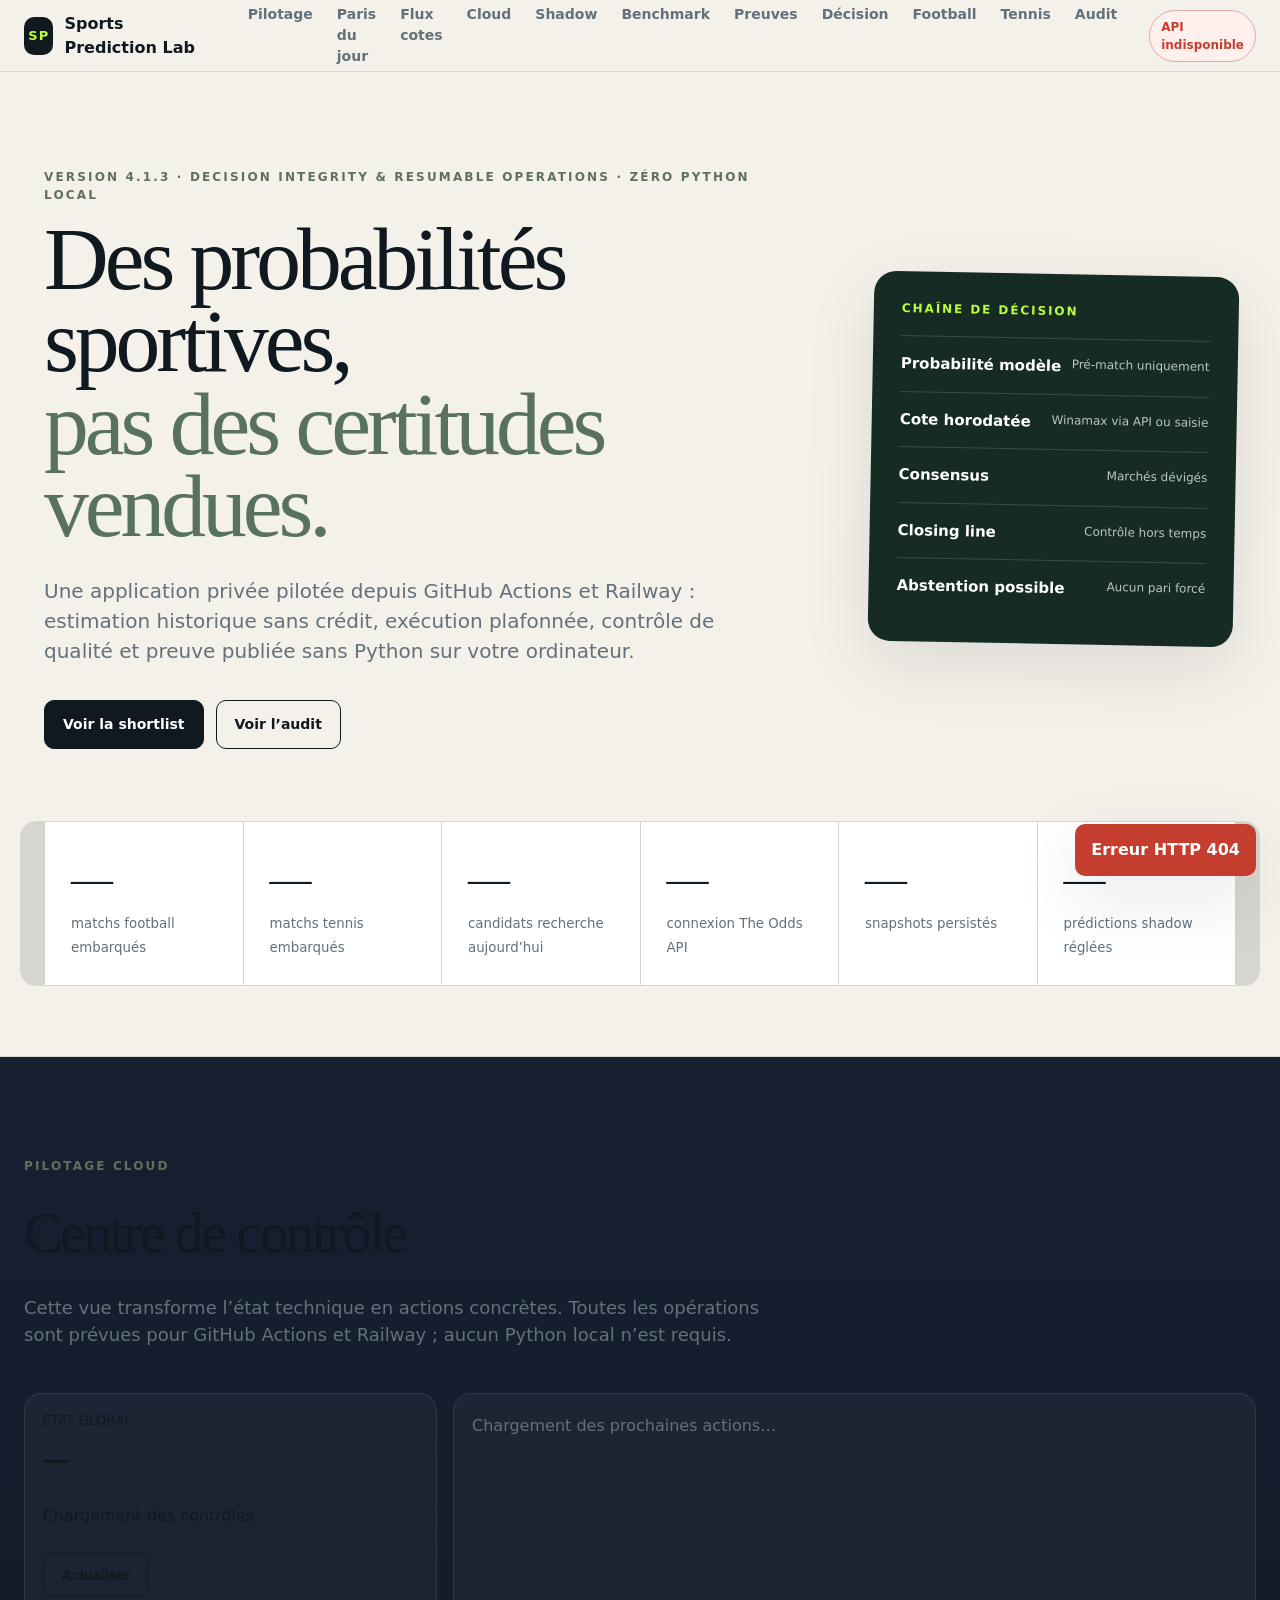
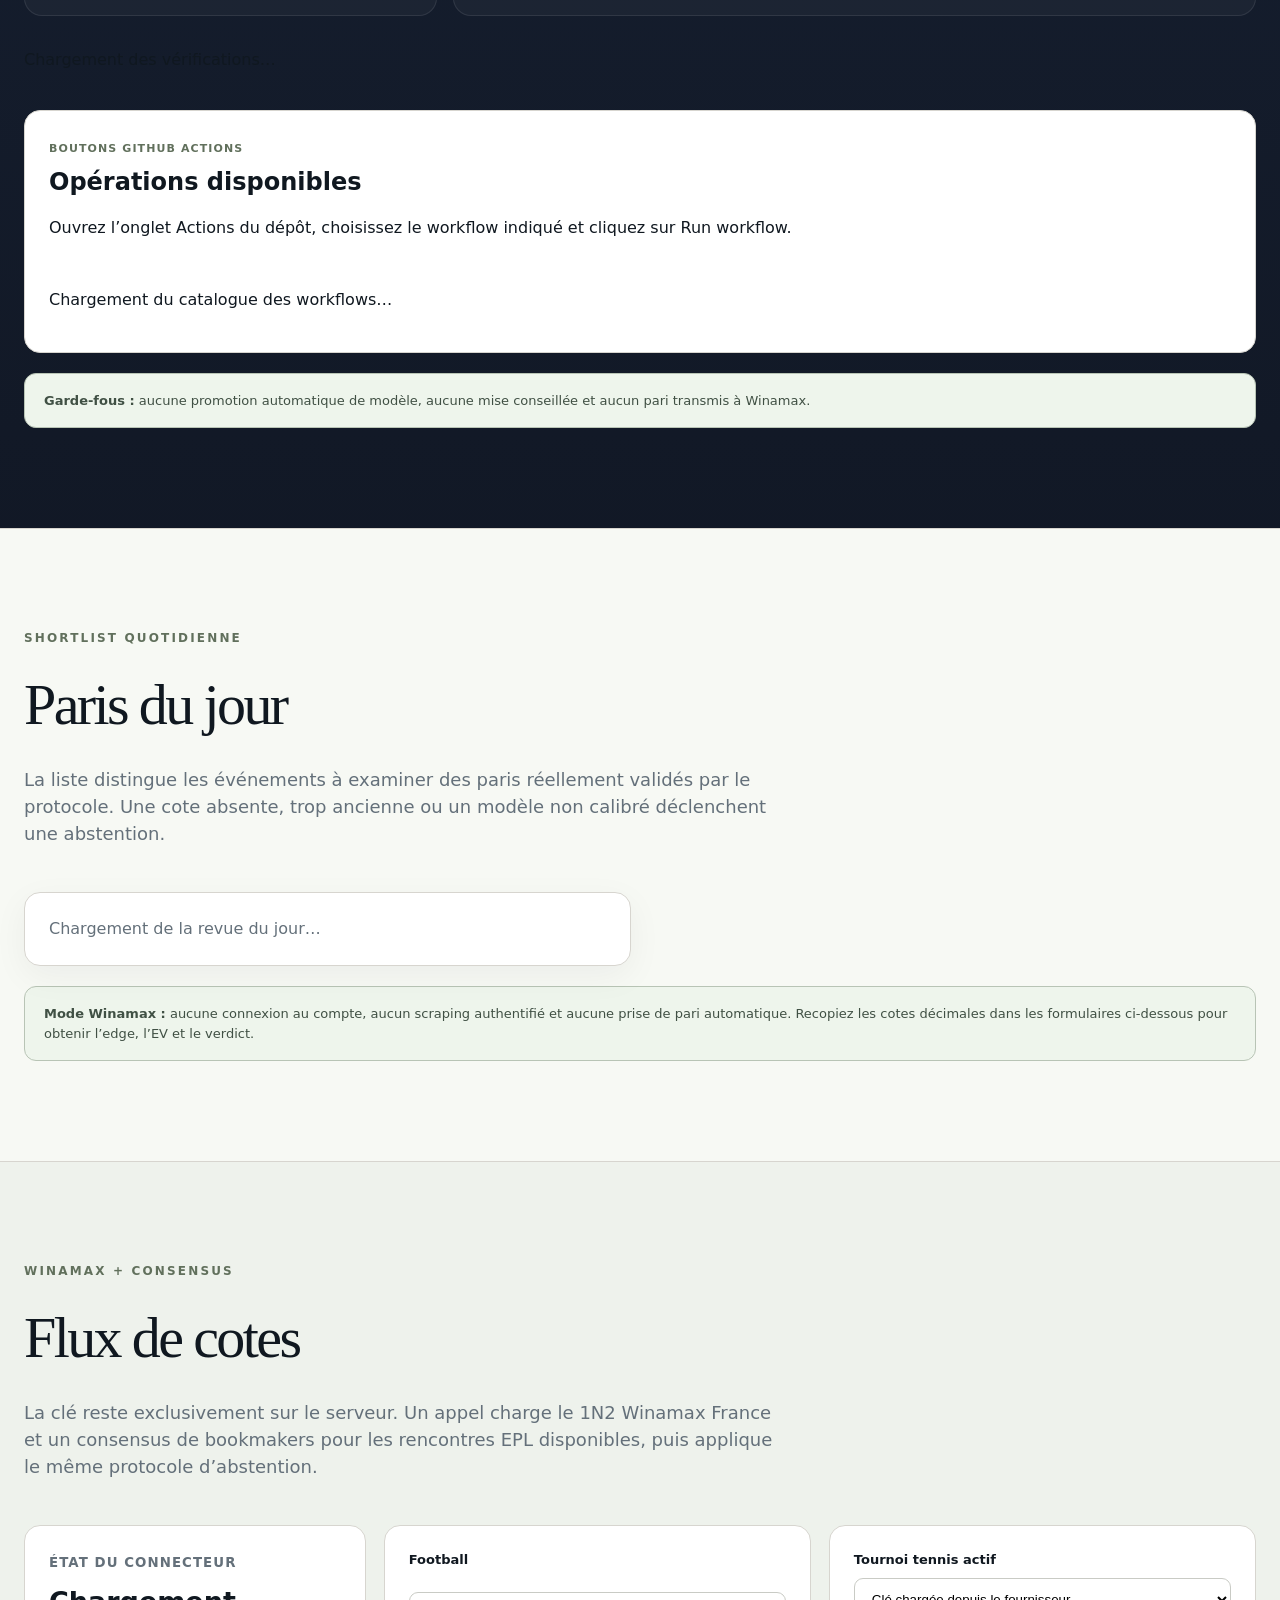
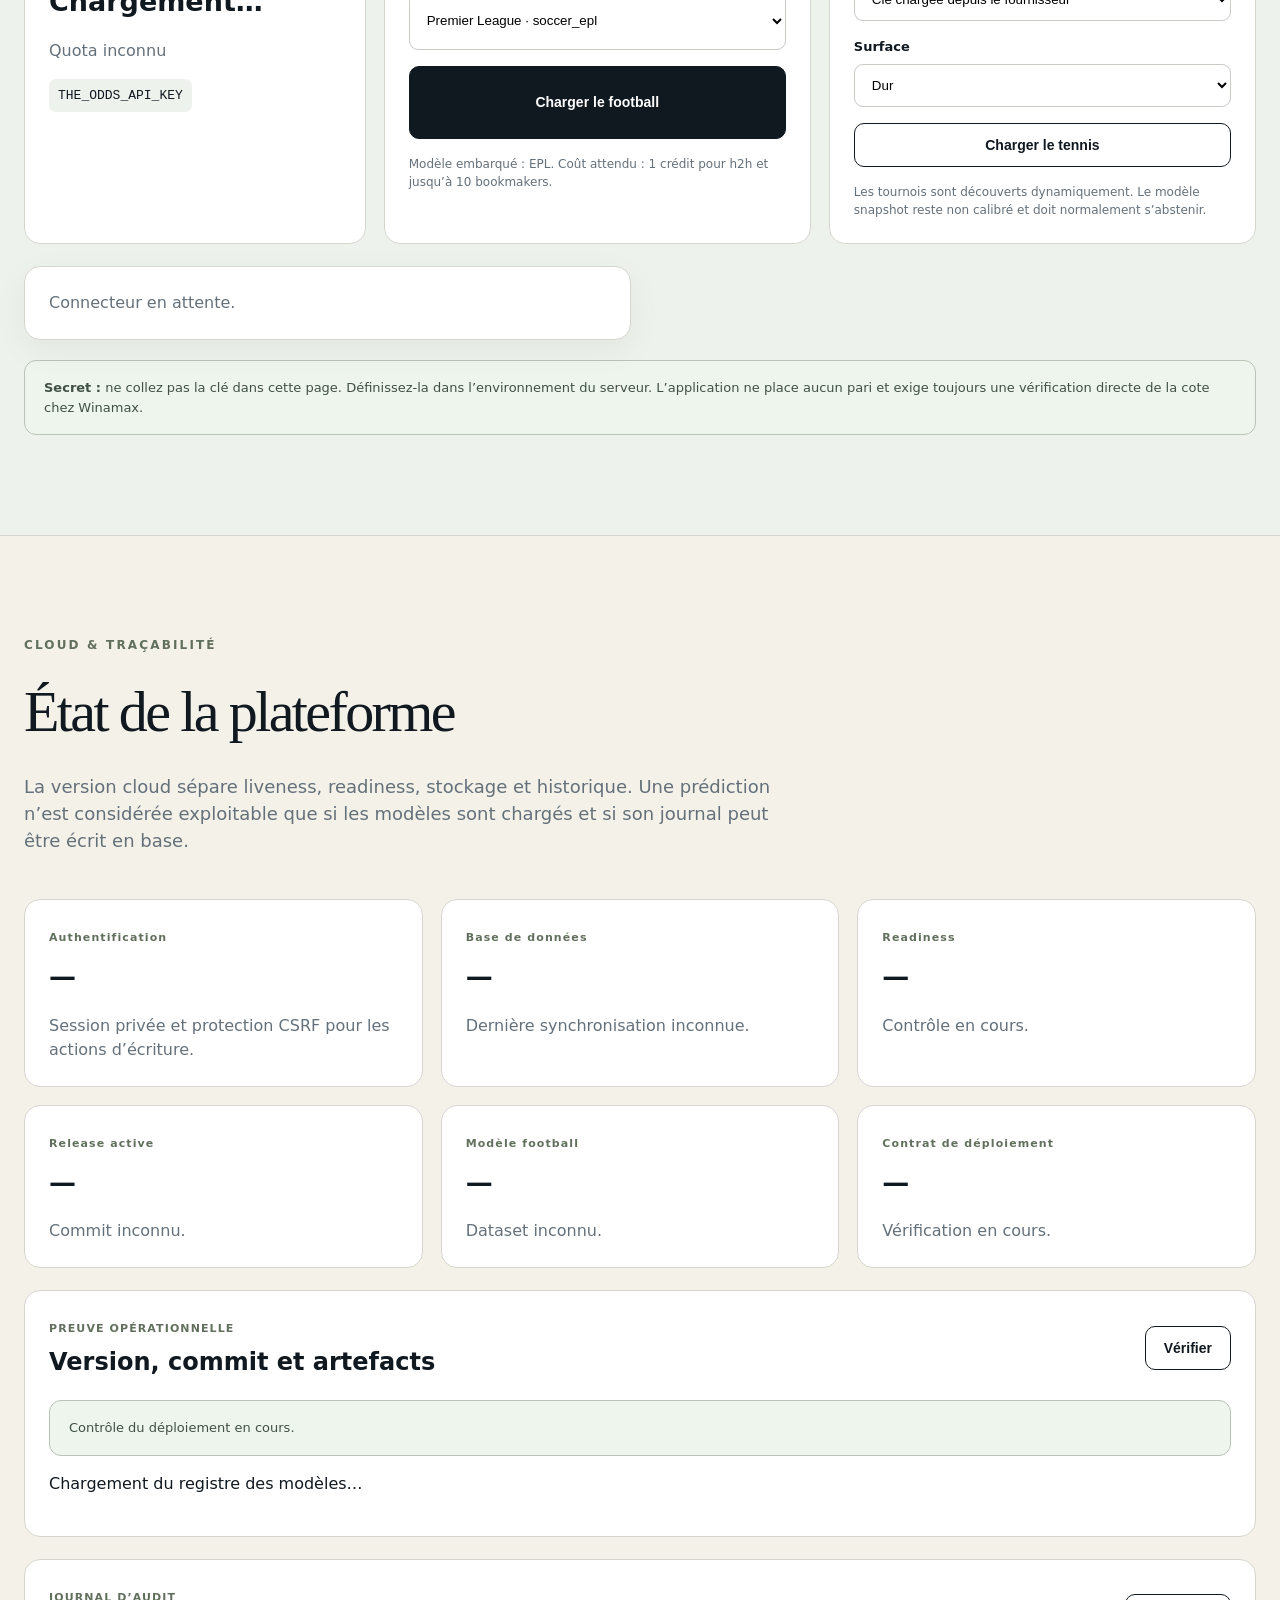
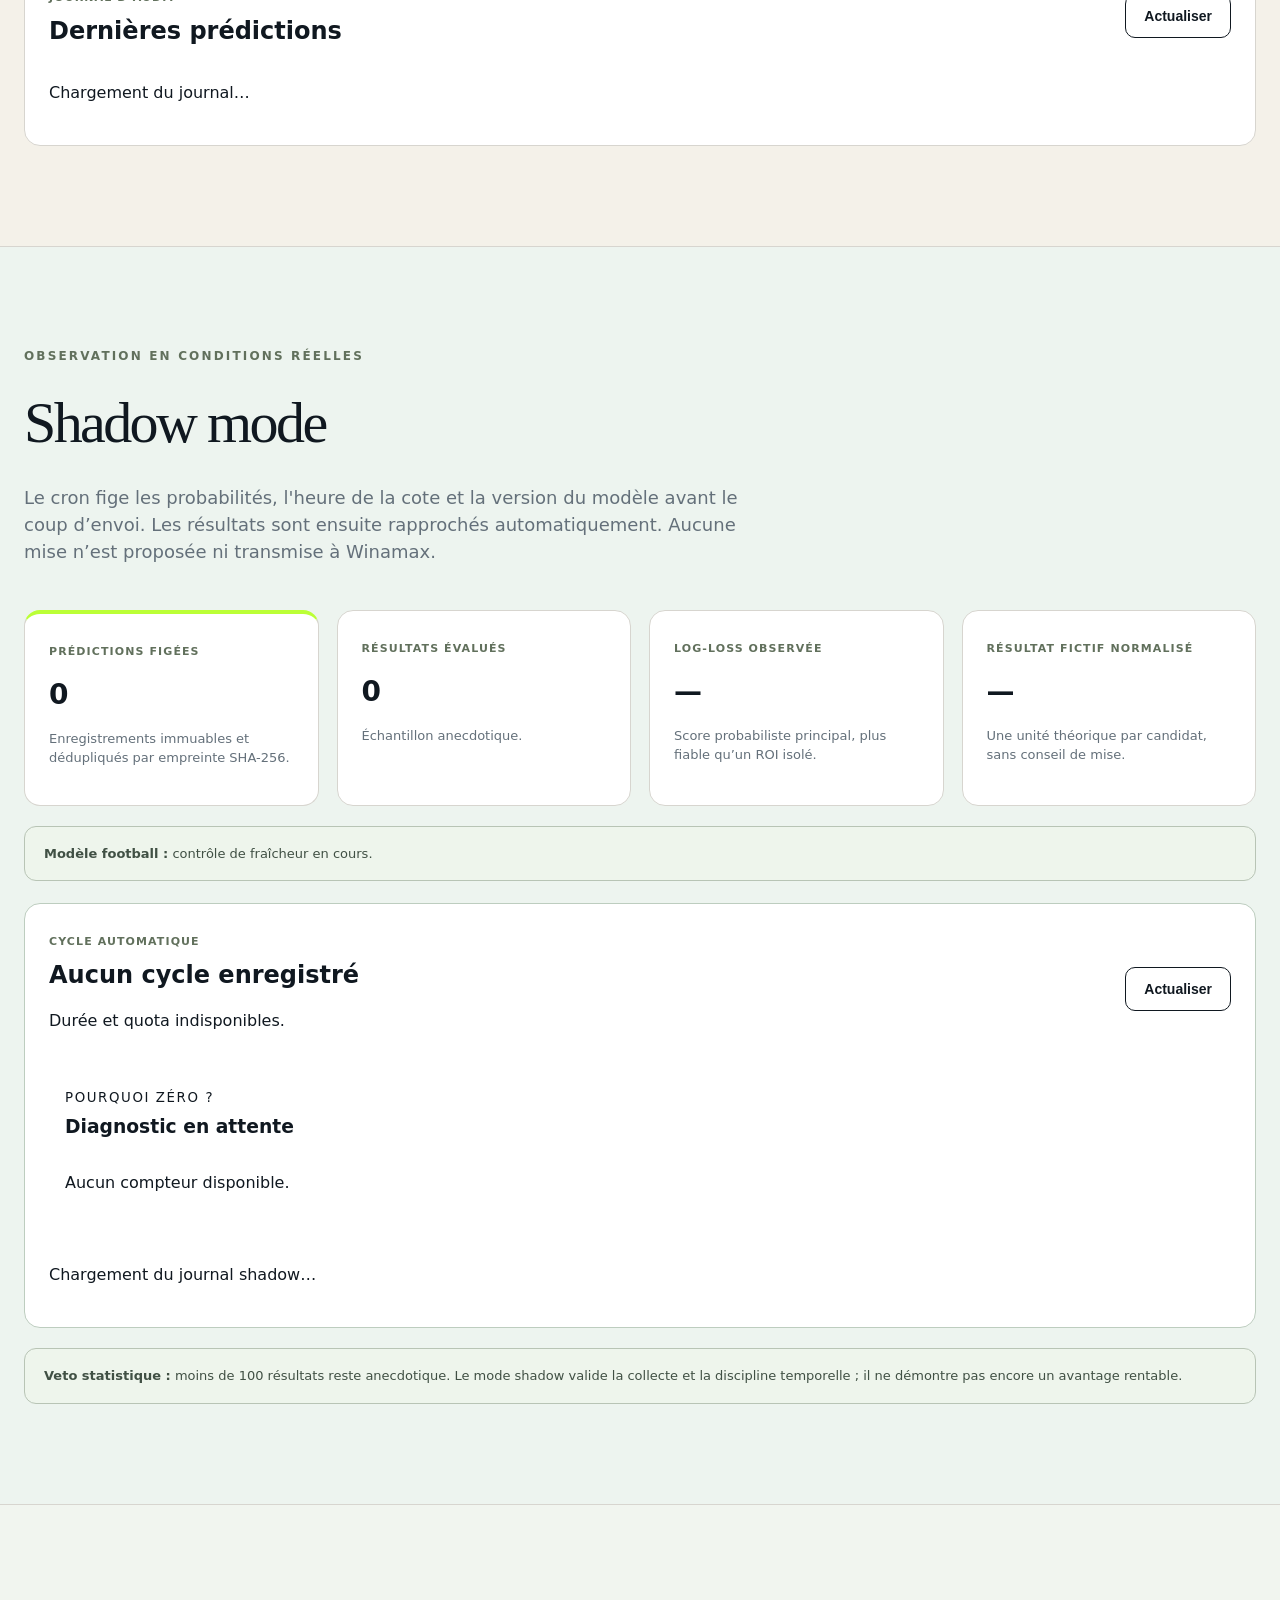
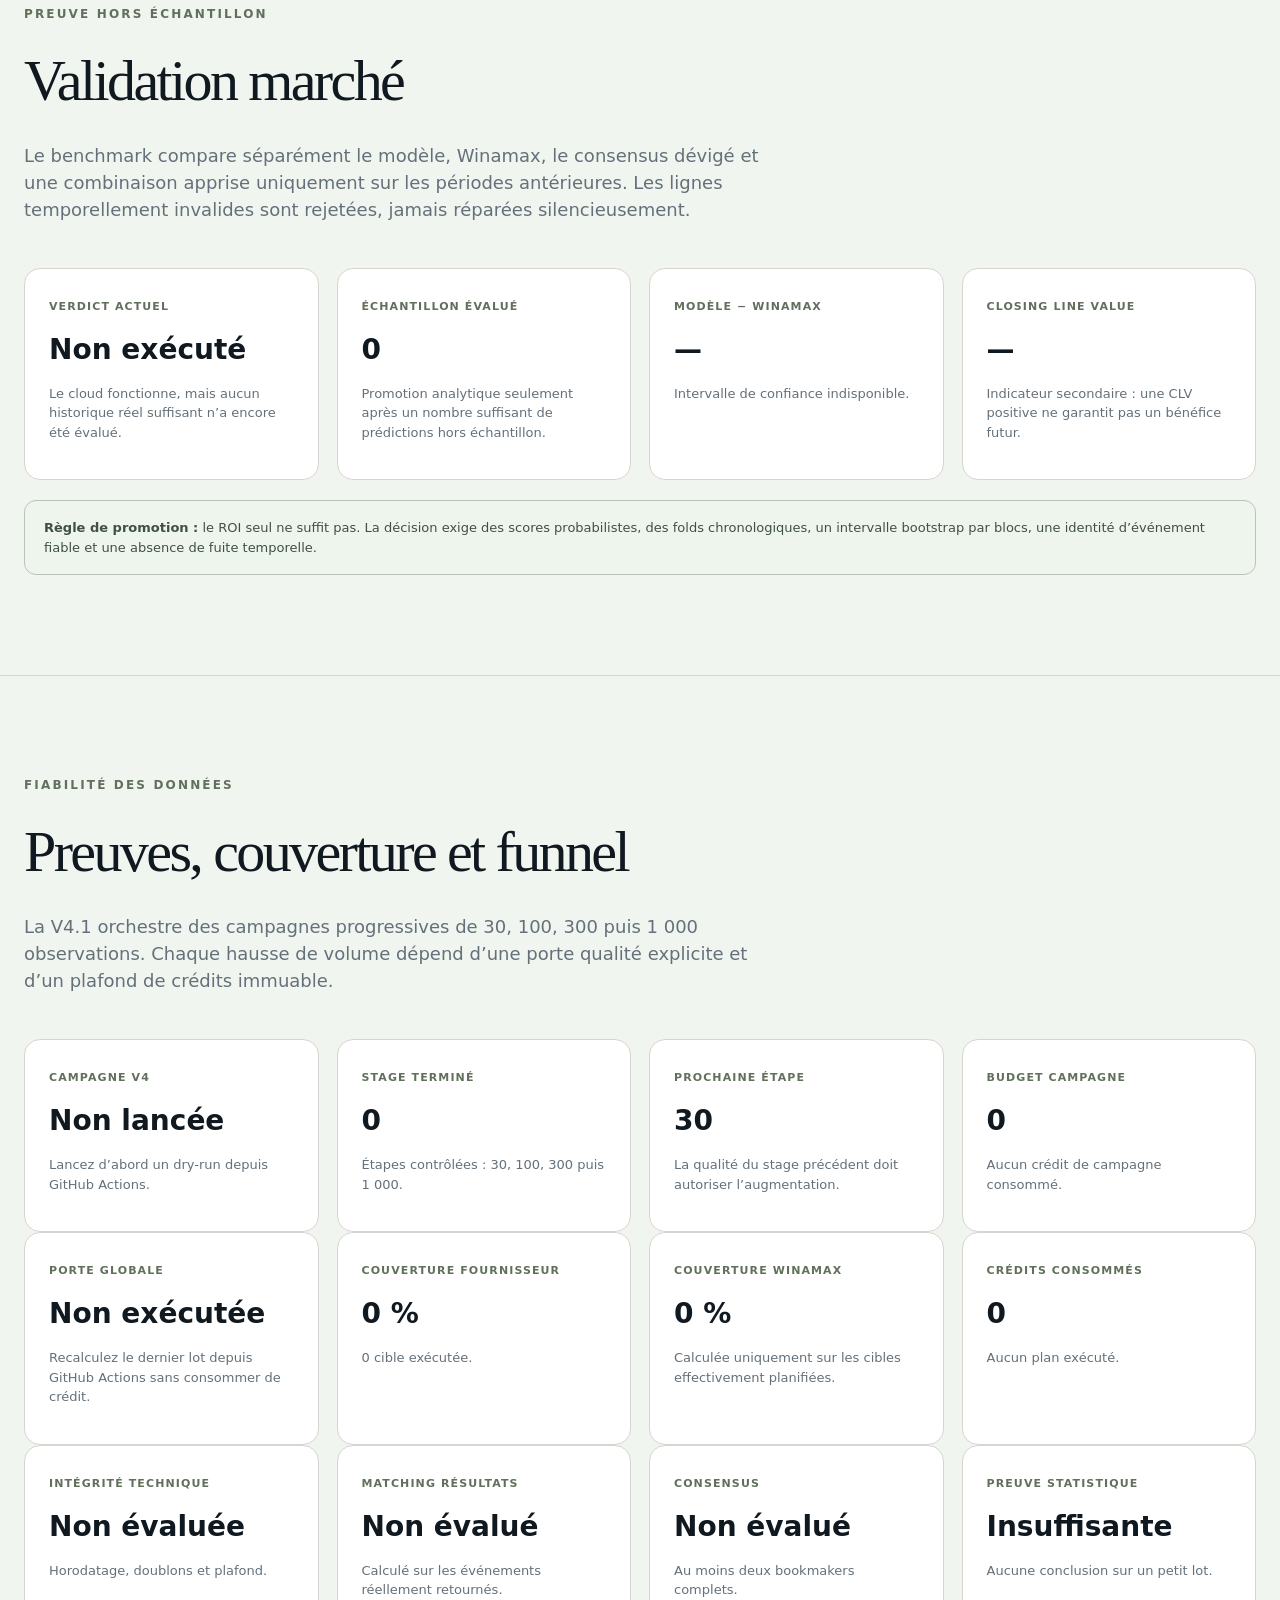
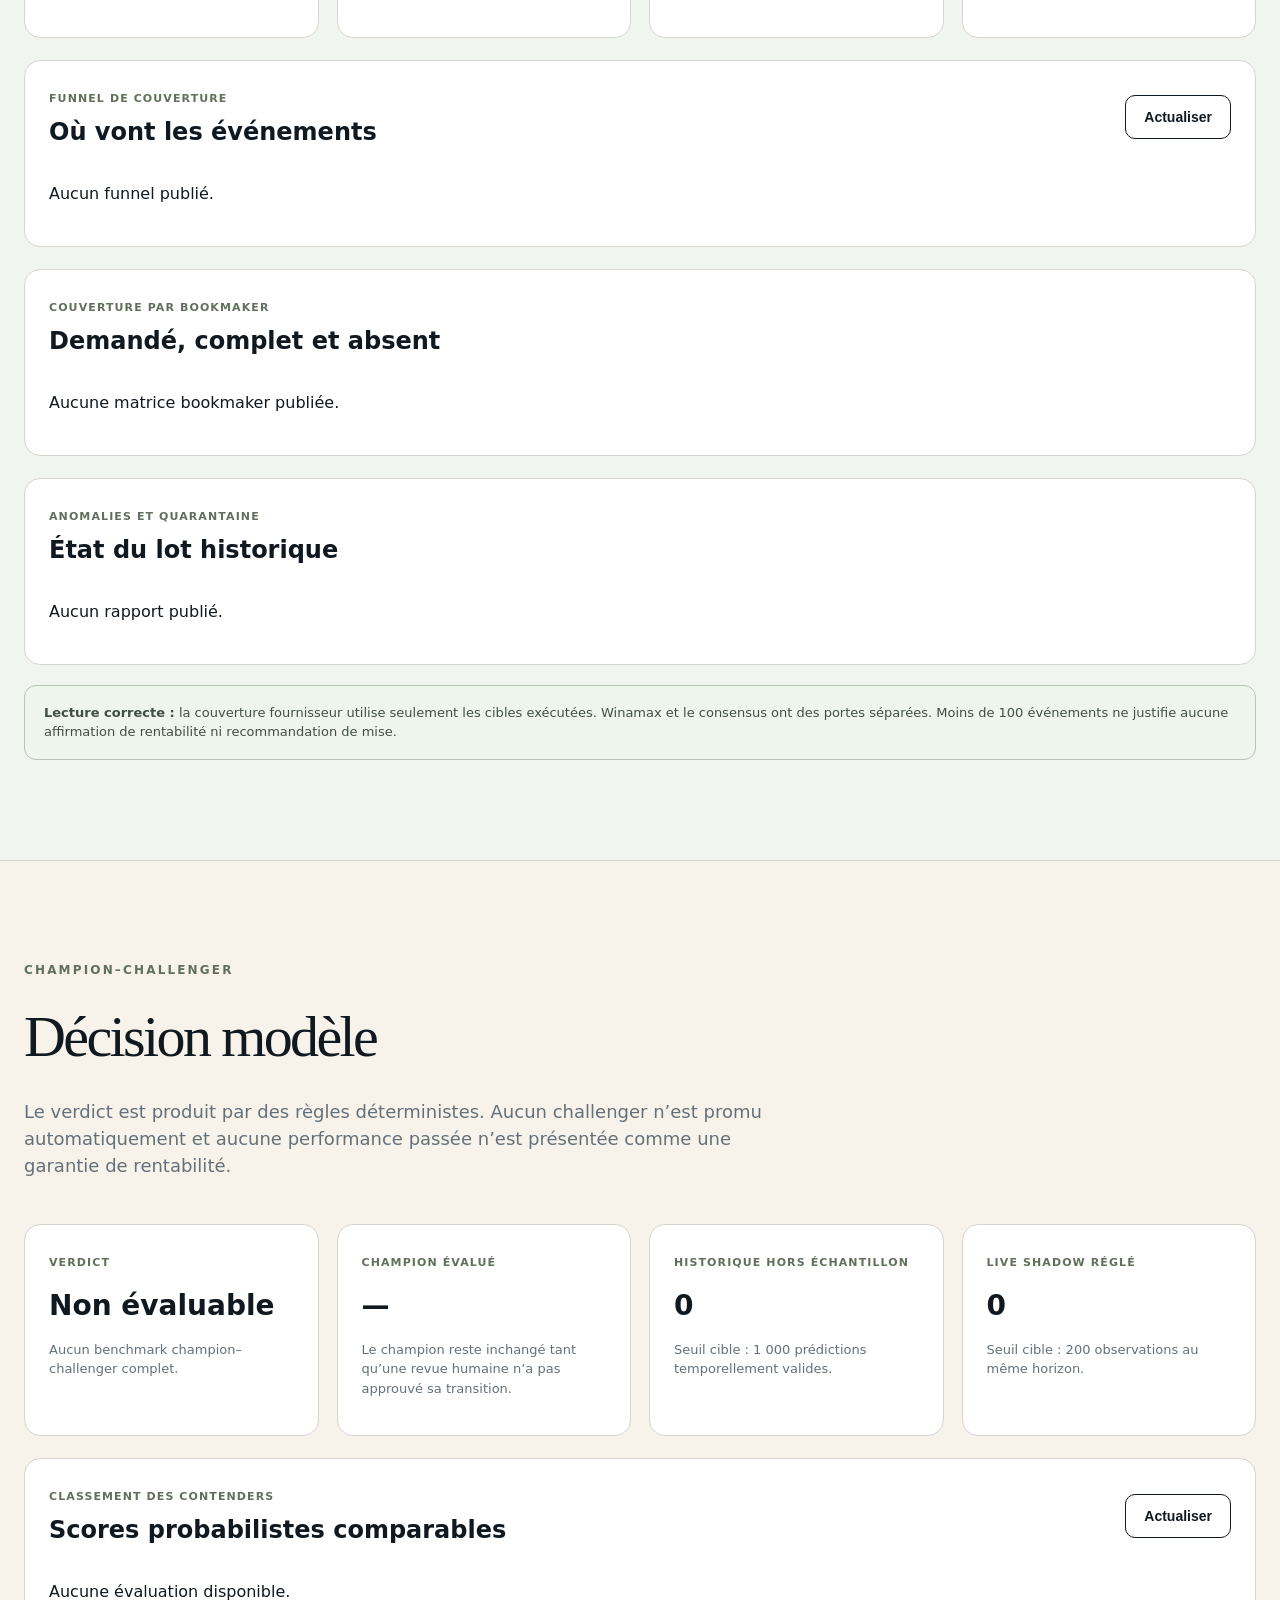
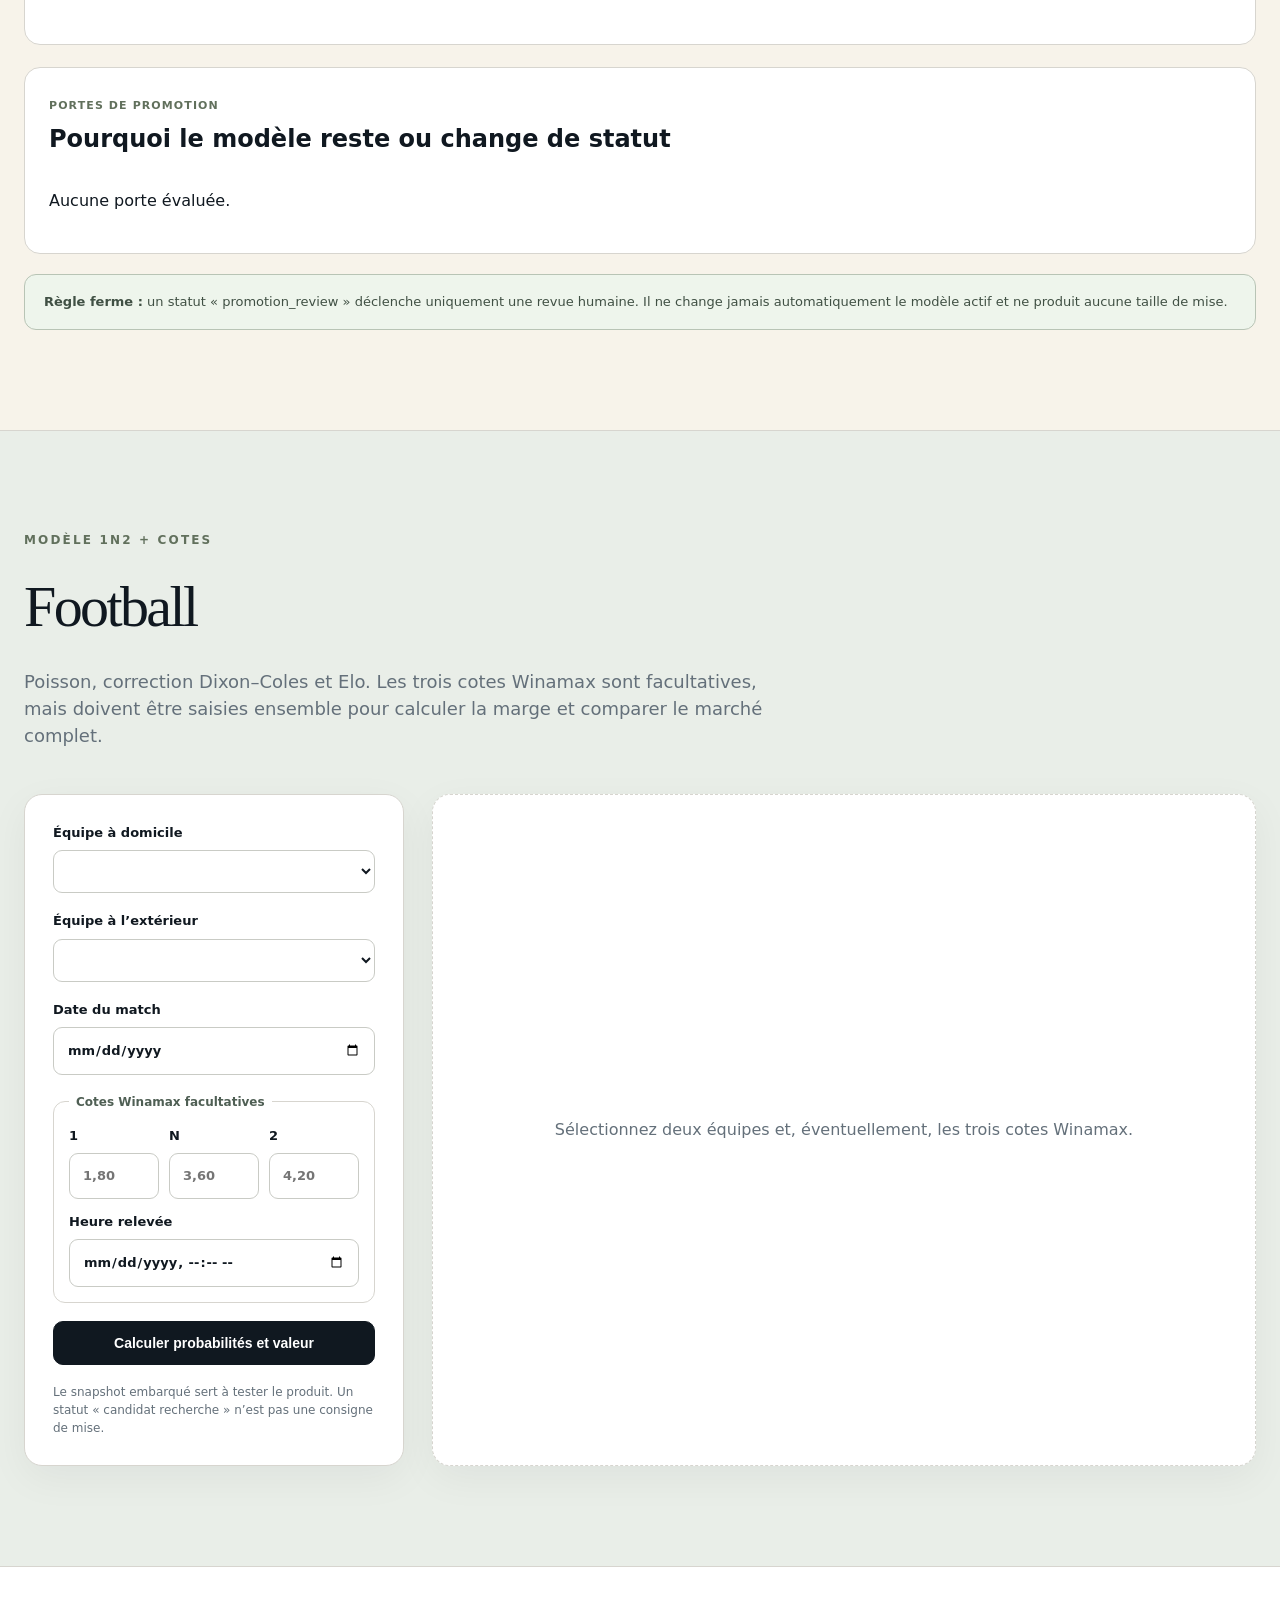
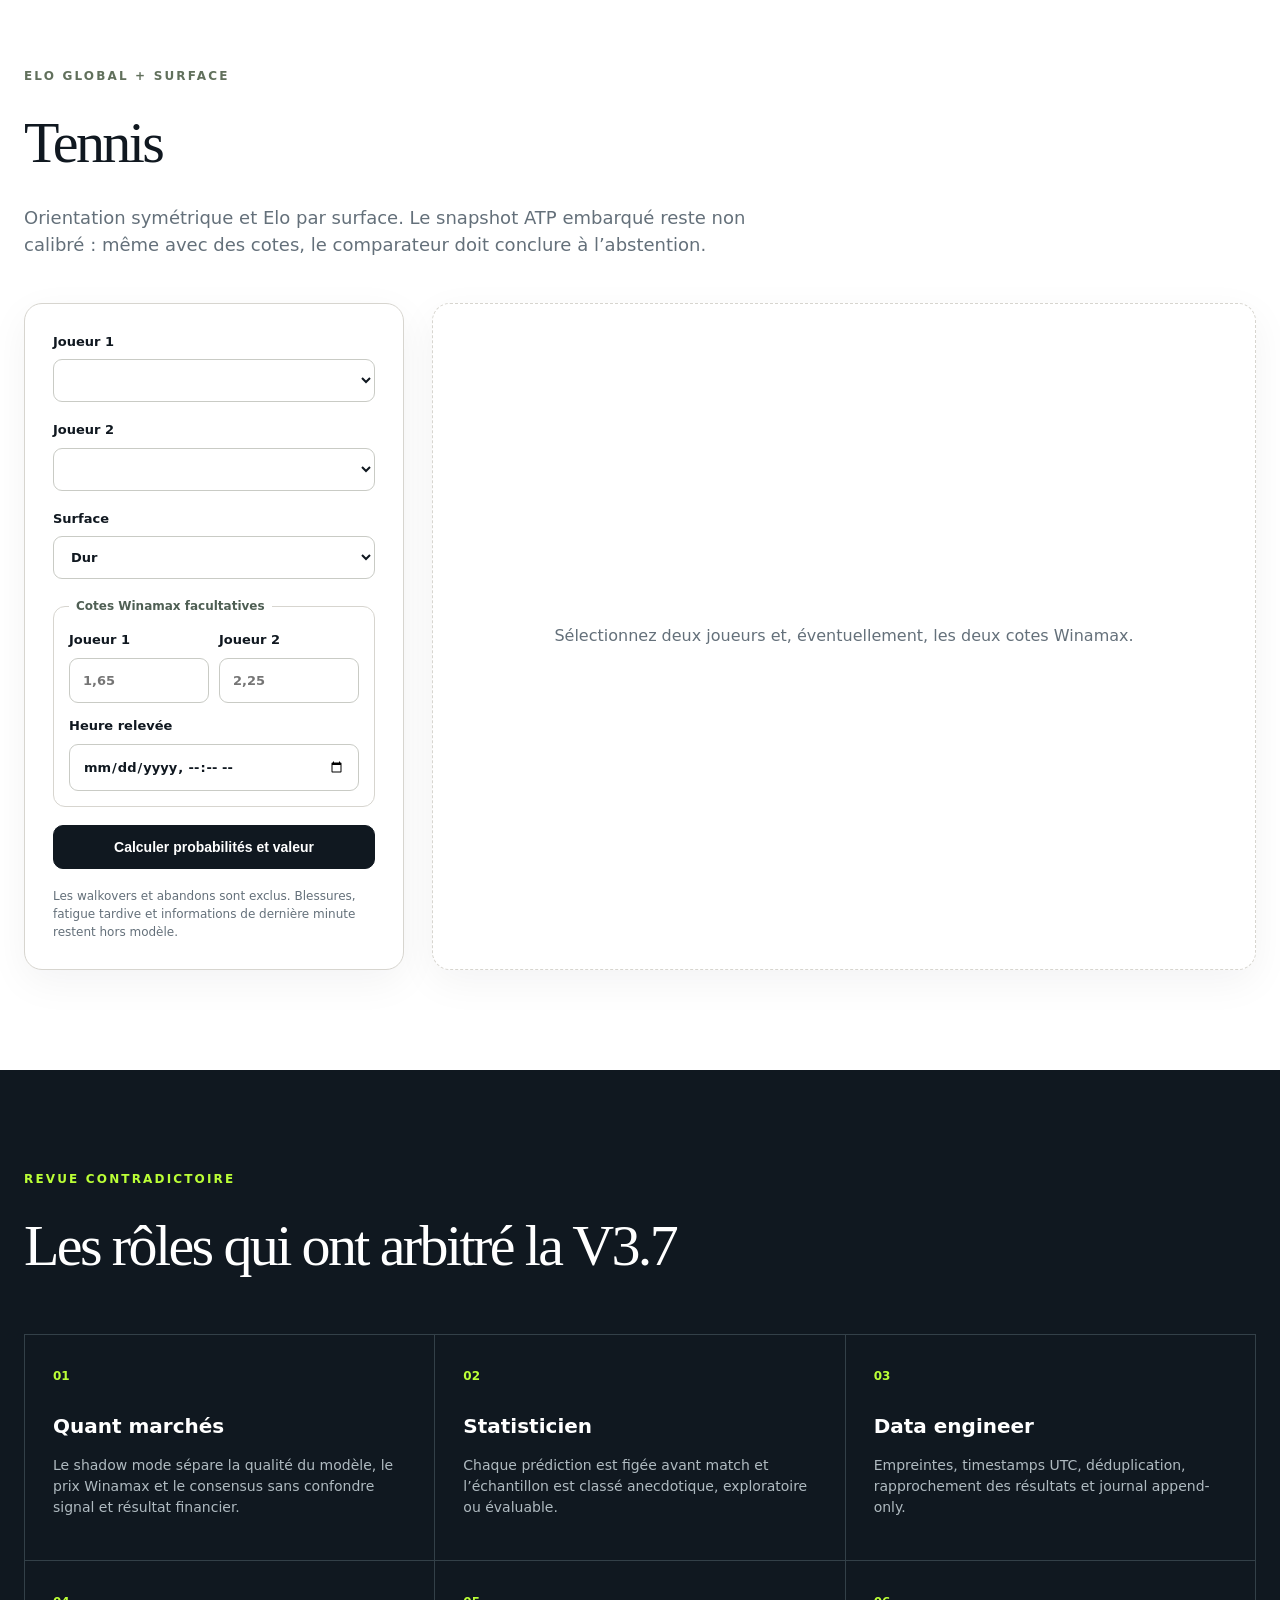
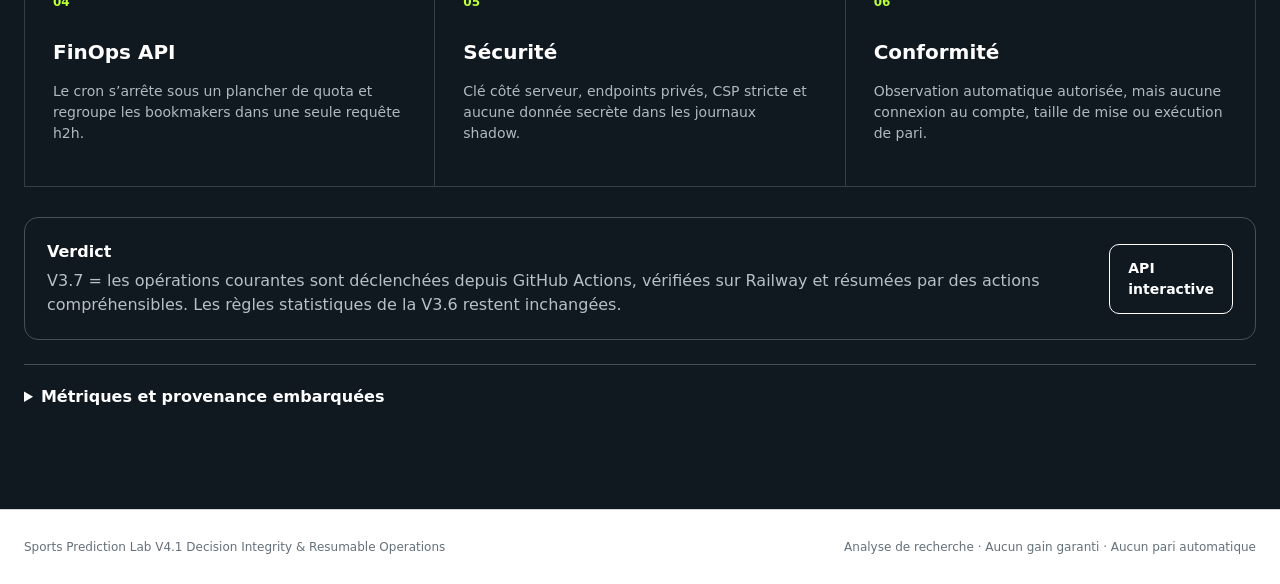
==== commit b128a62b: "RBE: commit v4.1.3" ====
--- a/static/index.html
+++ b/static/index.html
@@ -19,7 +19,7 @@
   <main>
     <section id="overview" class="hero">
       <div>
-        <p class="eyebrow">VERSION 4.1.2 · DECISION INTEGRITY & RESUMABLE OPERATIONS · ZÉRO PYTHON LOCAL</p>
+        <p class="eyebrow">VERSION 4.1.3 · DECISION INTEGRITY & RESUMABLE OPERATIONS · ZÉRO PYTHON LOCAL</p>
         <h1>Des probabilités sportives,<br><span>pas des certitudes vendues.</span></h1>
         <p class="lede">Une application privée pilotée depuis GitHub Actions et Railway : estimation historique sans crédit, exécution plafonnée, contrôle de qualité et preuve publiée sans Python sur votre ordinateur.</p>
         <div class="actions"><a class="button primary" href="#bets">Voir la shortlist</a><a class="button ghost" href="#audit">Voir l’audit</a></div>
@@ -251,6 +251,6 @@
 
   <footer><span>Sports Prediction Lab V4.1 Decision Integrity & Resumable Operations</span><span>Analyse de recherche · Aucun gain garanti · Aucun pari automatique</span></footer>
   <div id="toast" role="status" aria-live="polite"></div>
-  <script src="/static/app.js?v=4.1.2"></script>
+  <script src="/static/app.js?v=4.1.3"></script>
 </body>
 </html>
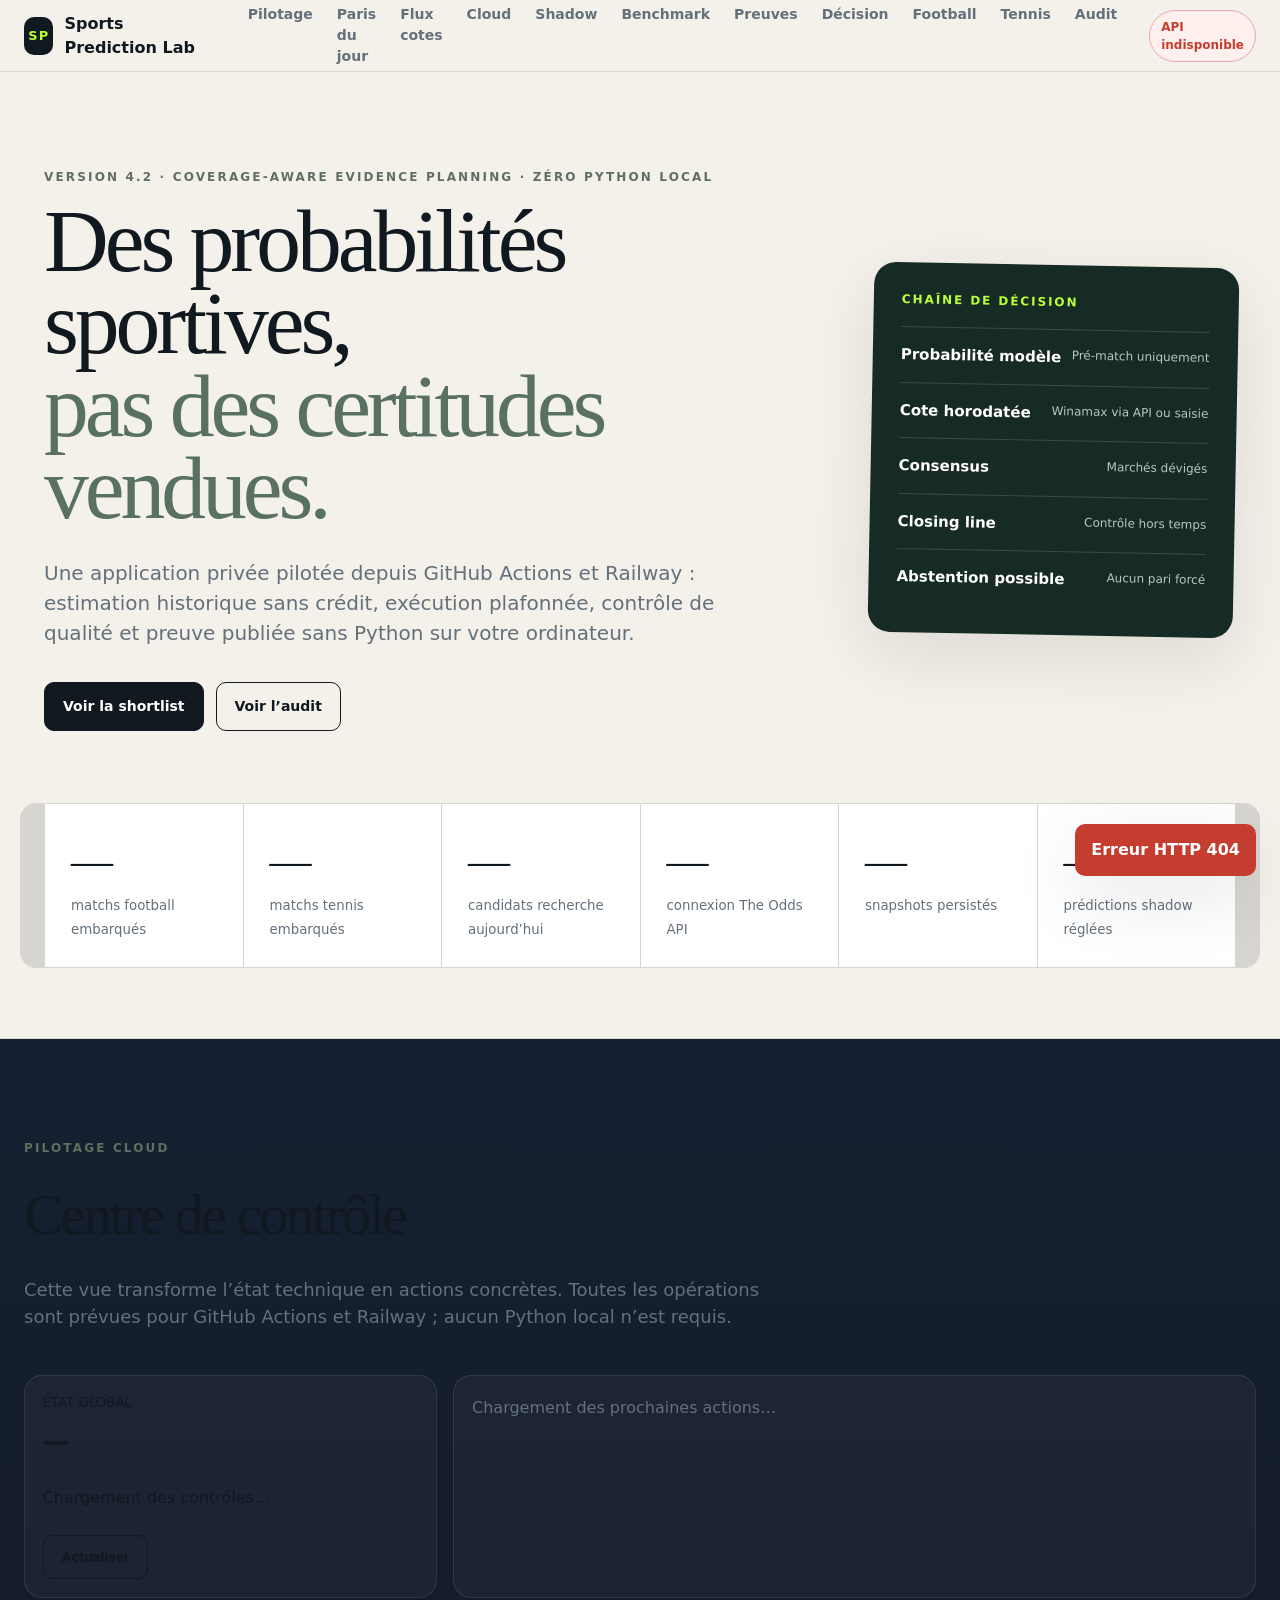
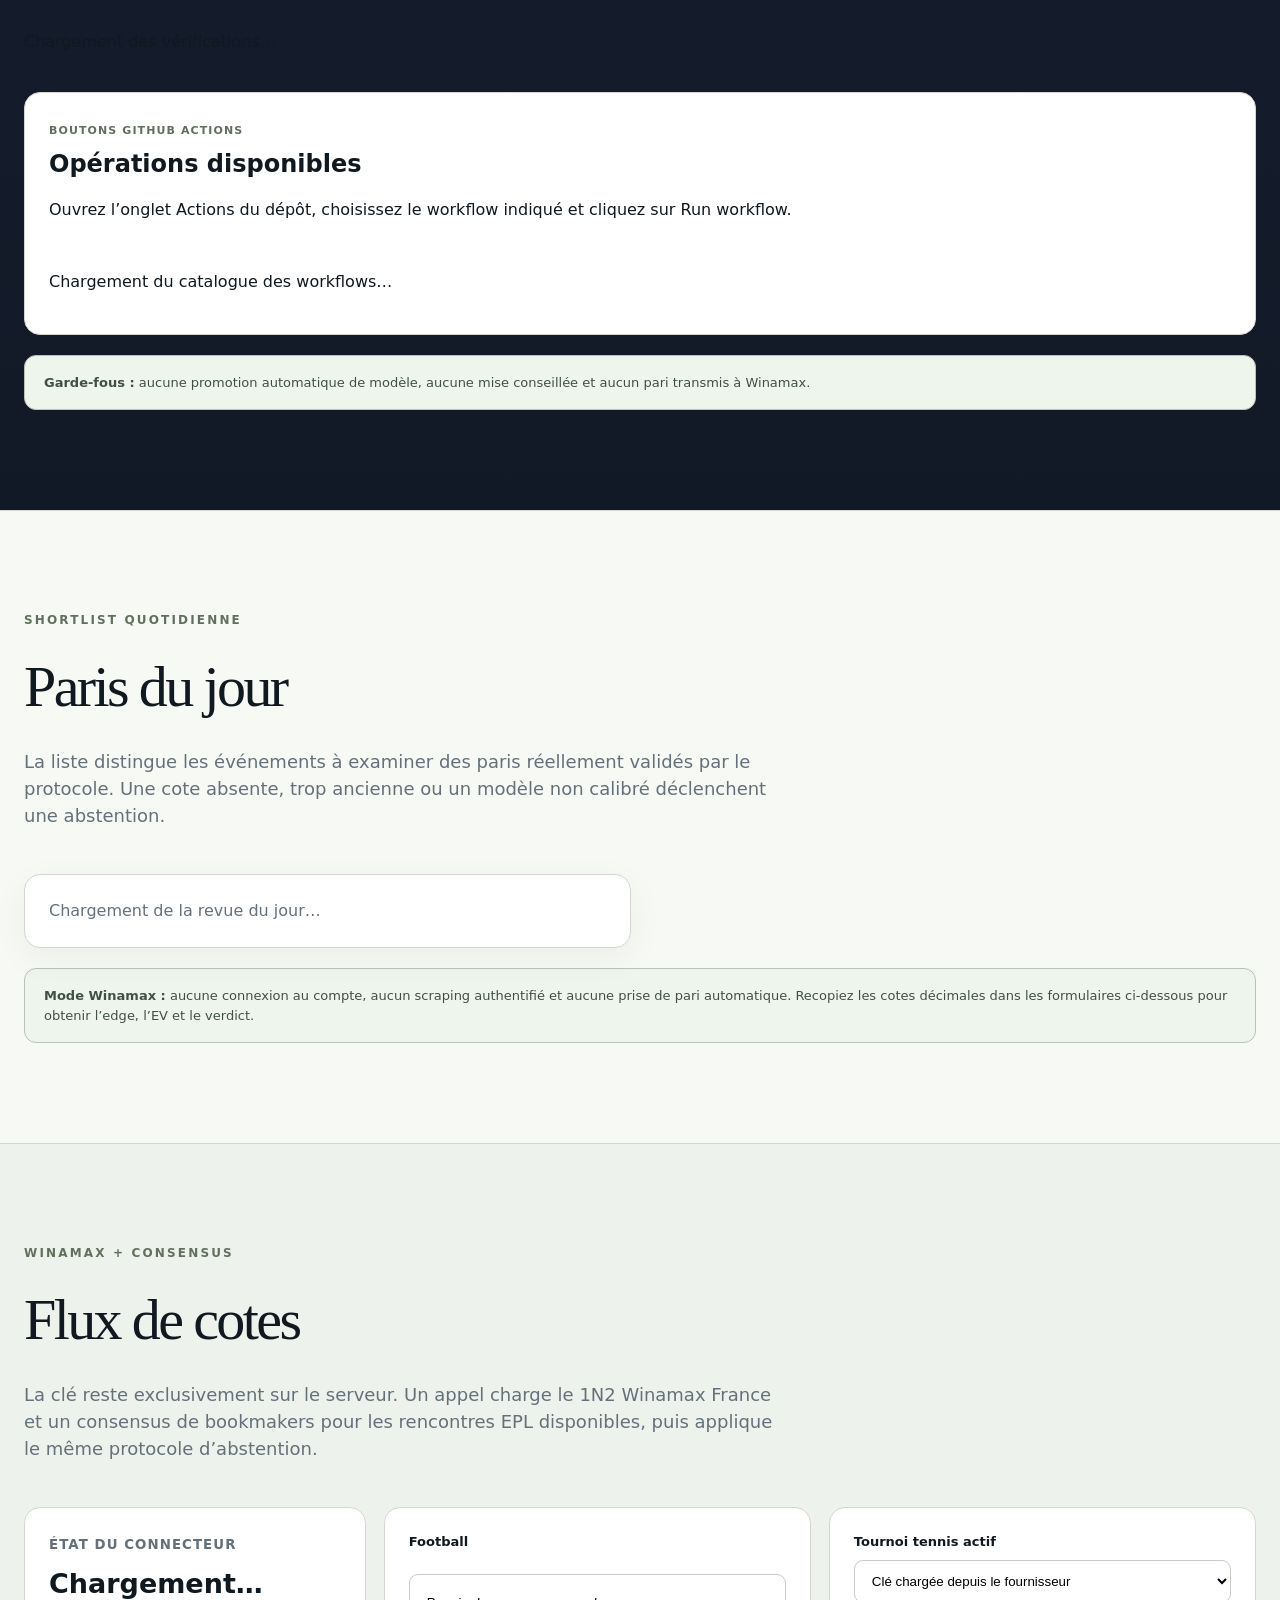
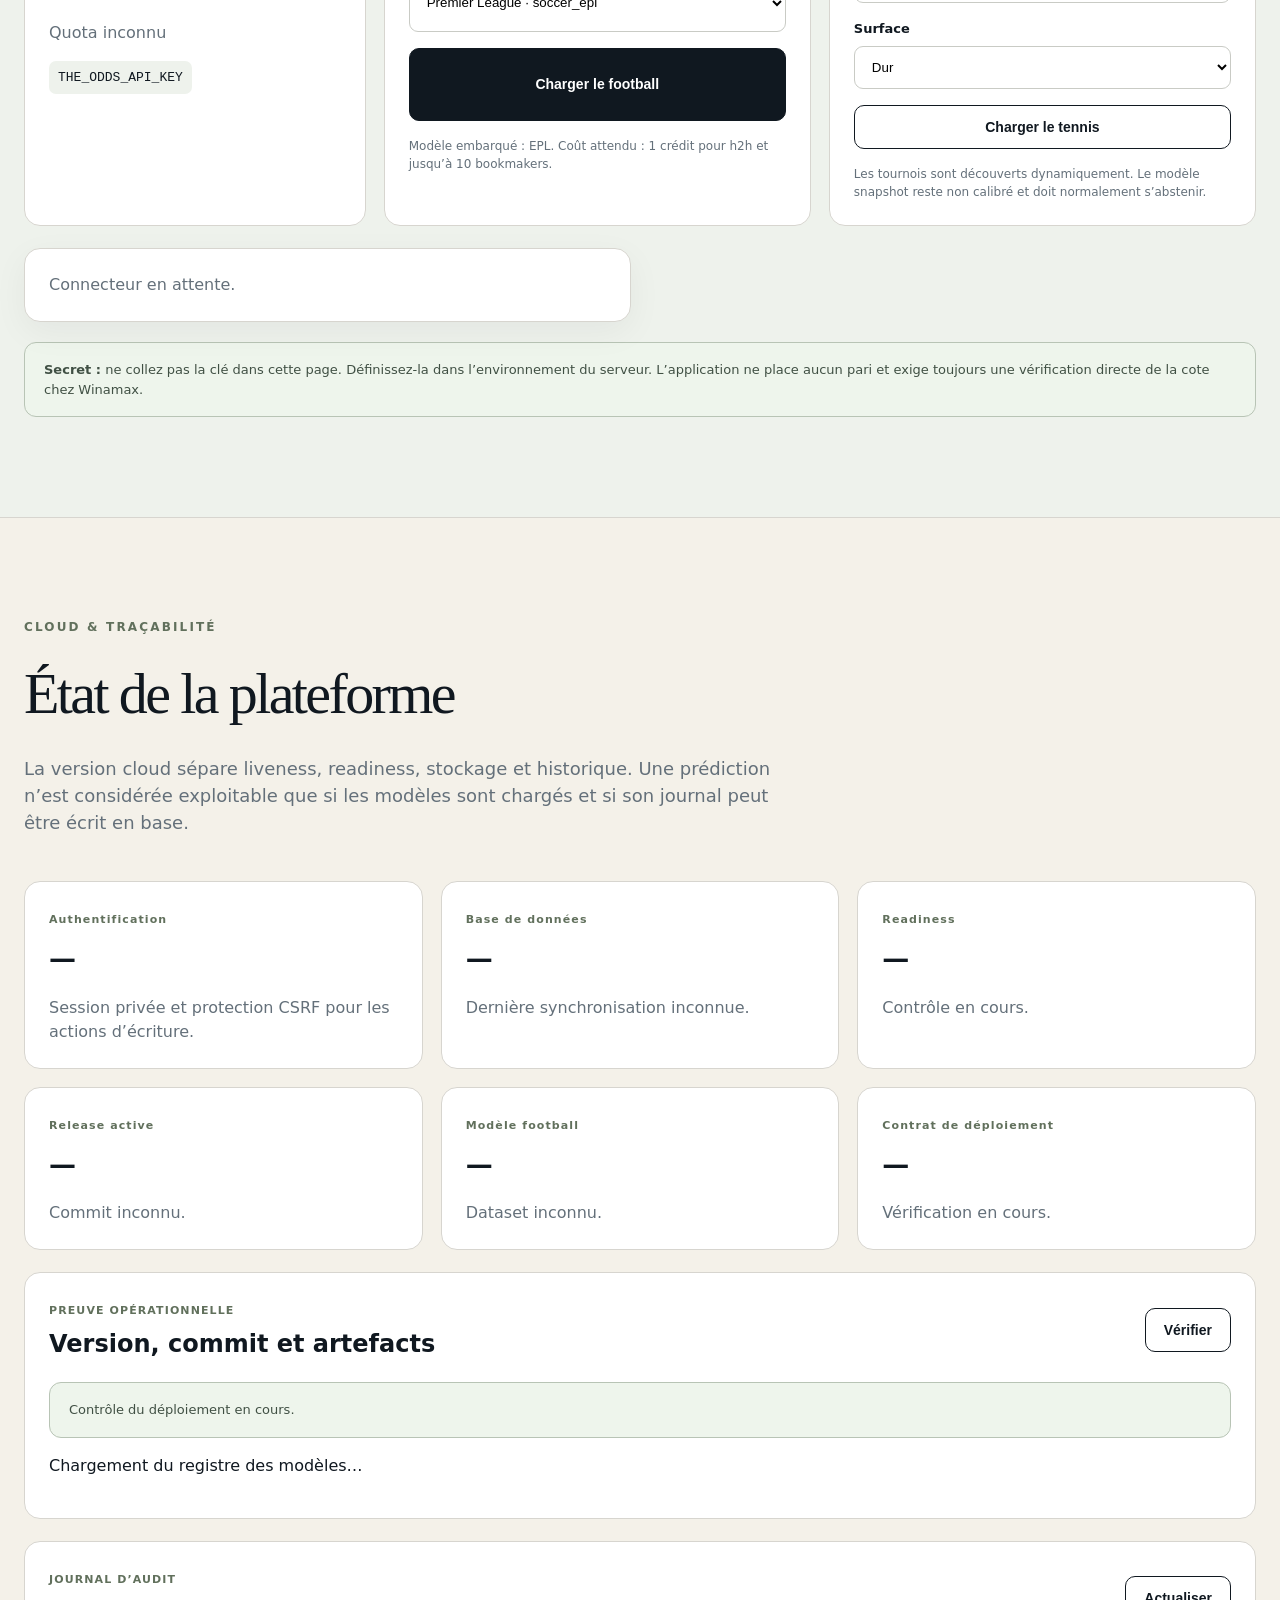
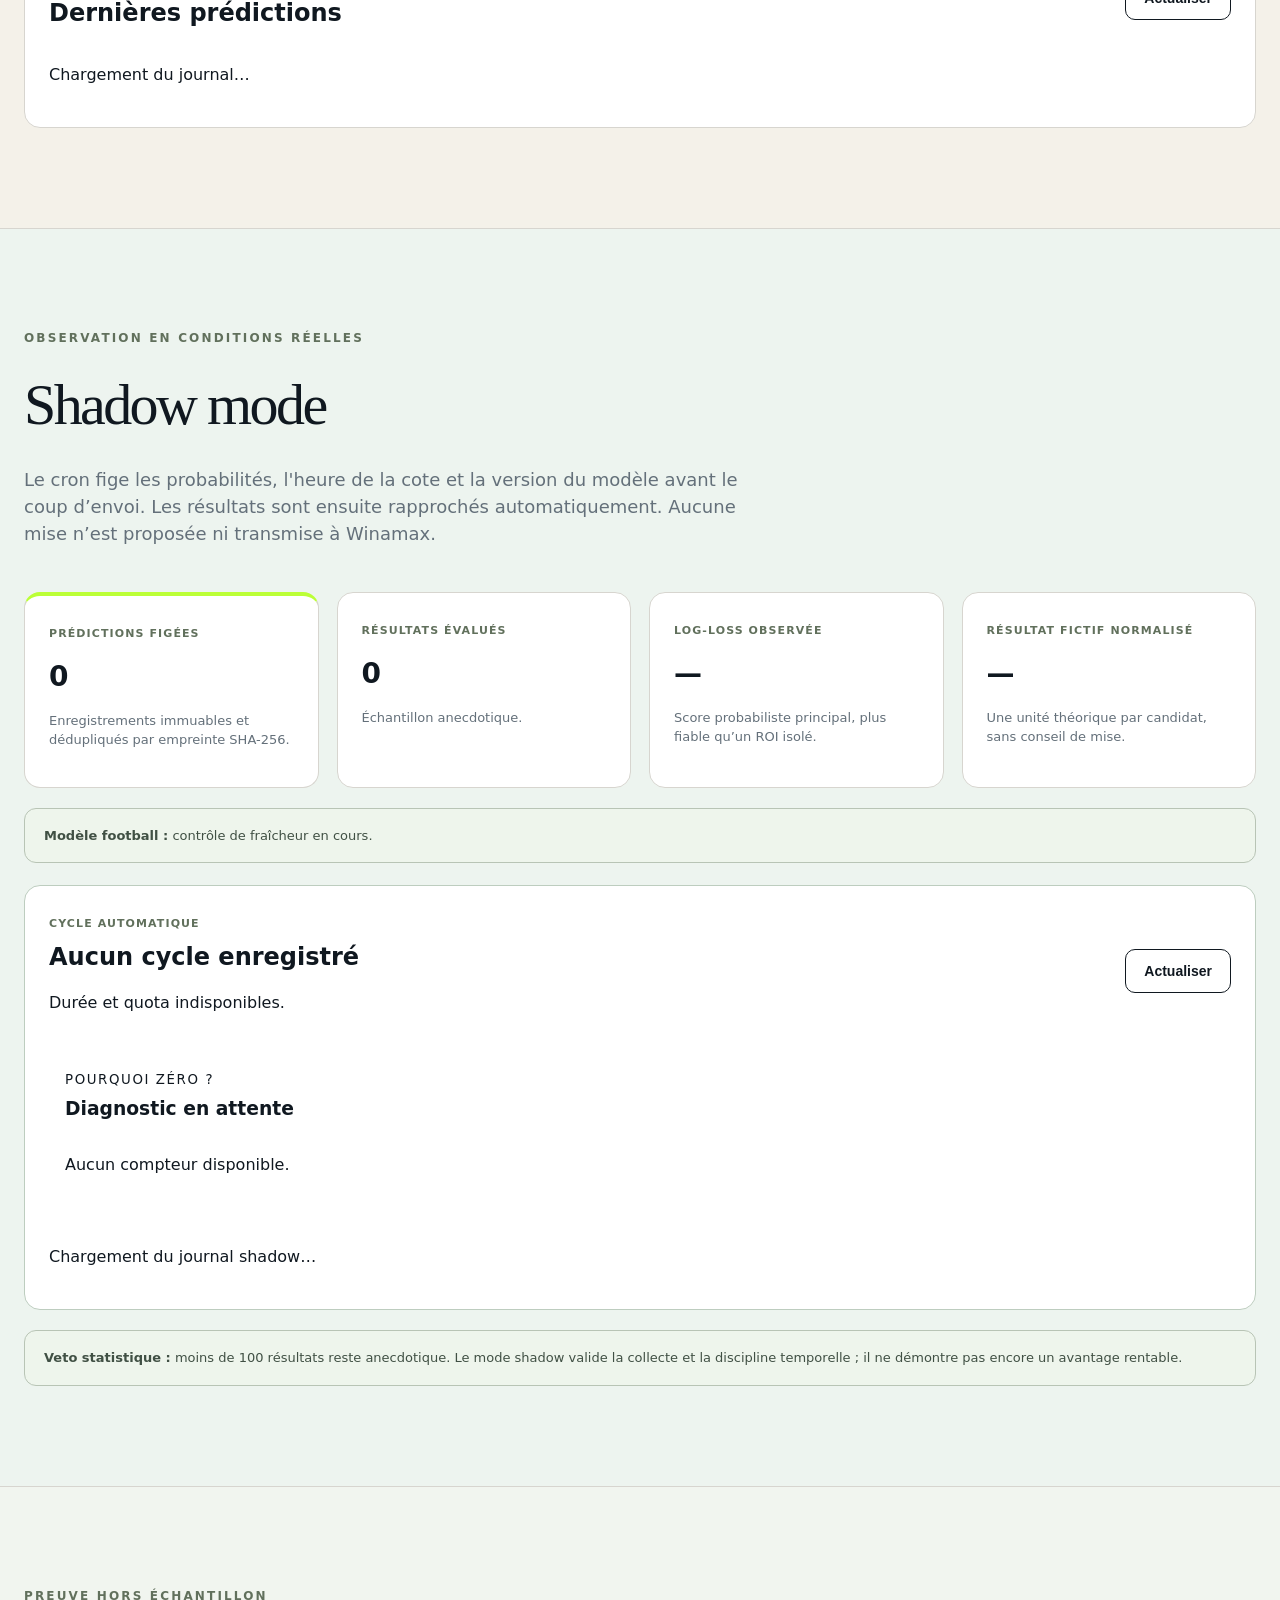
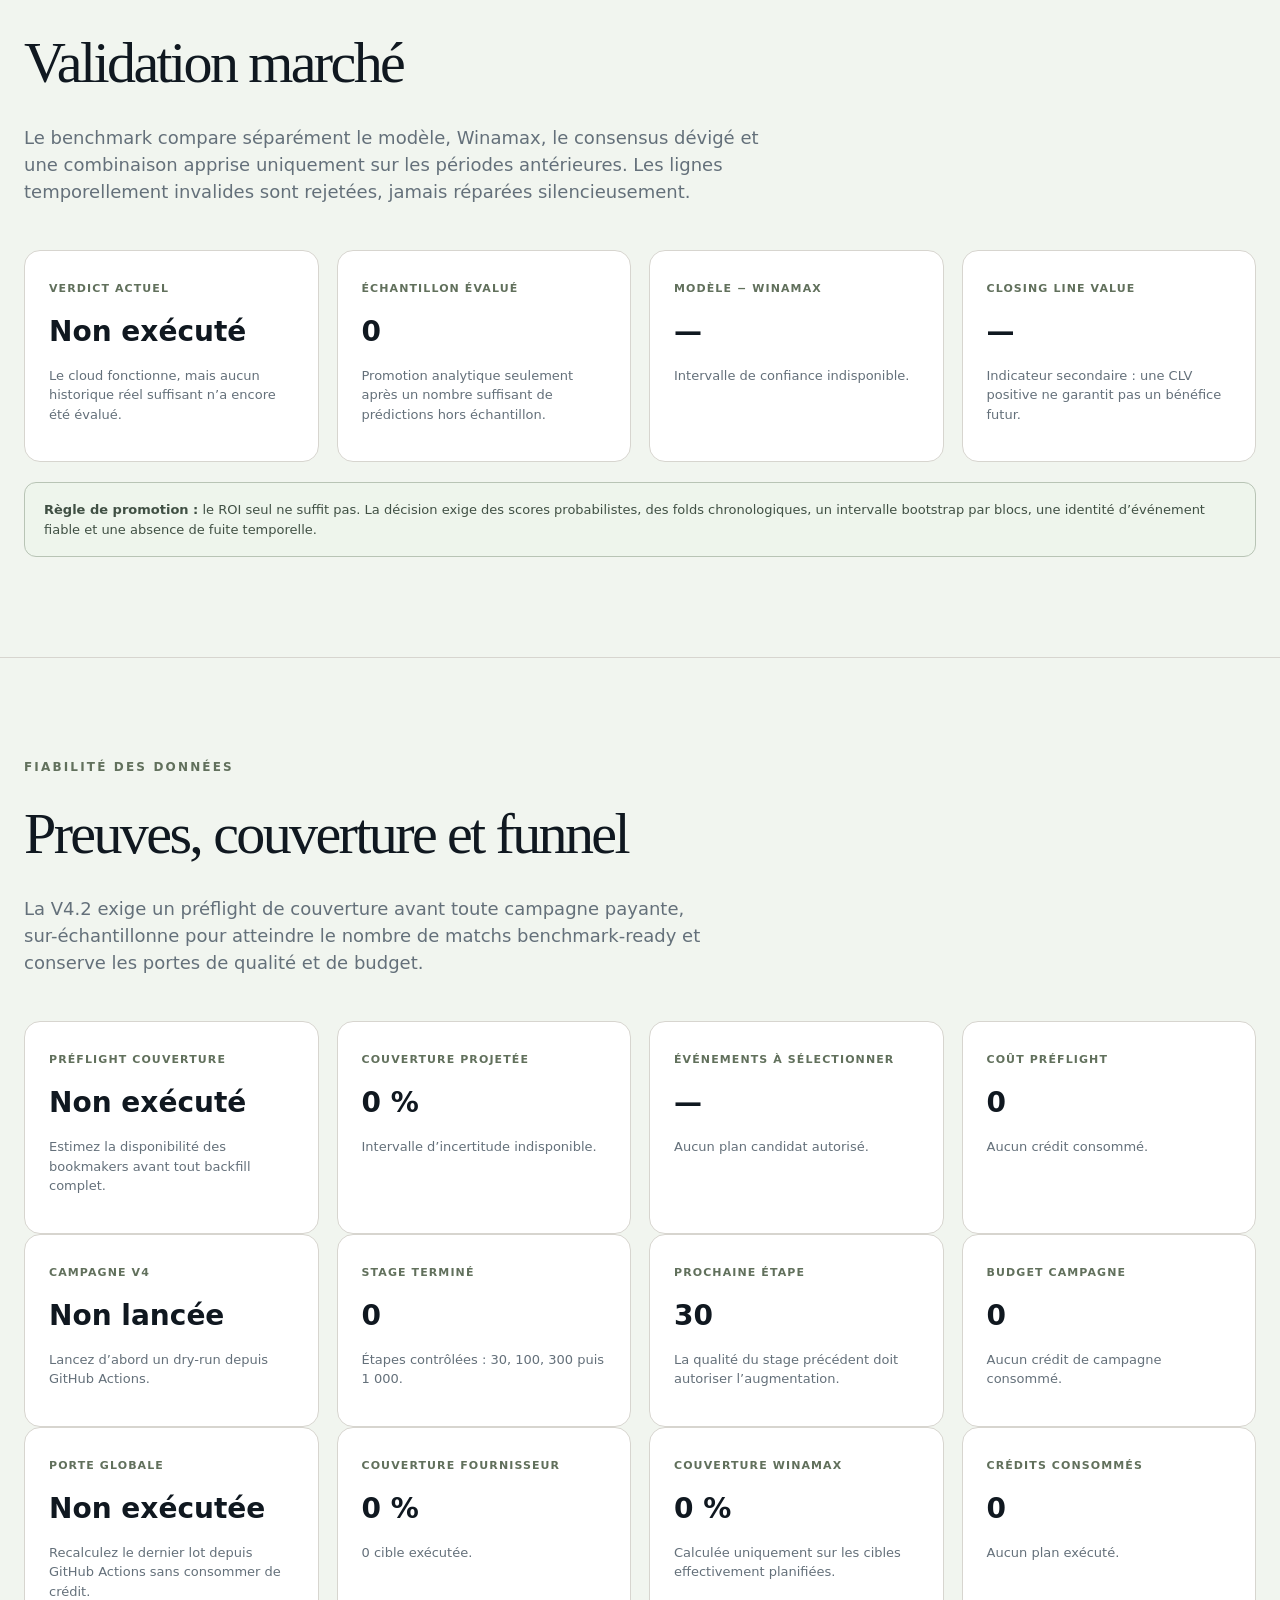
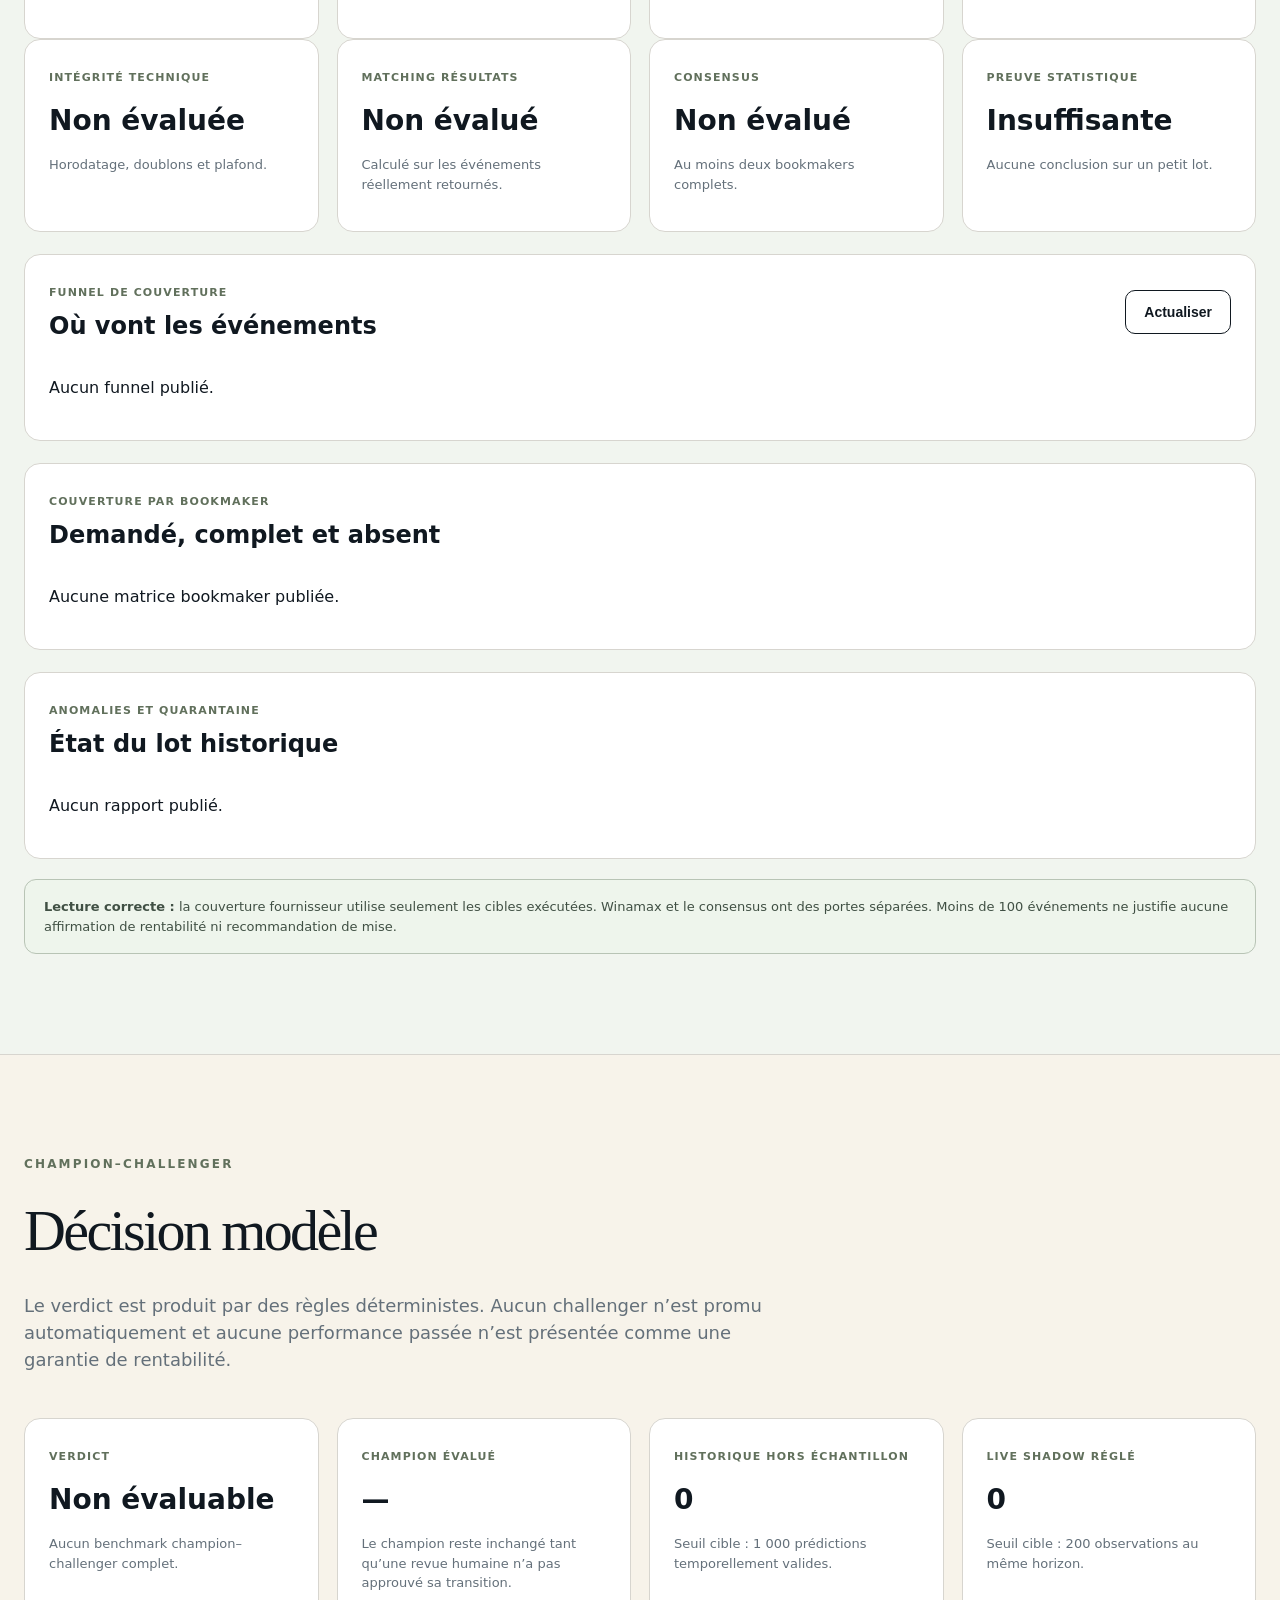
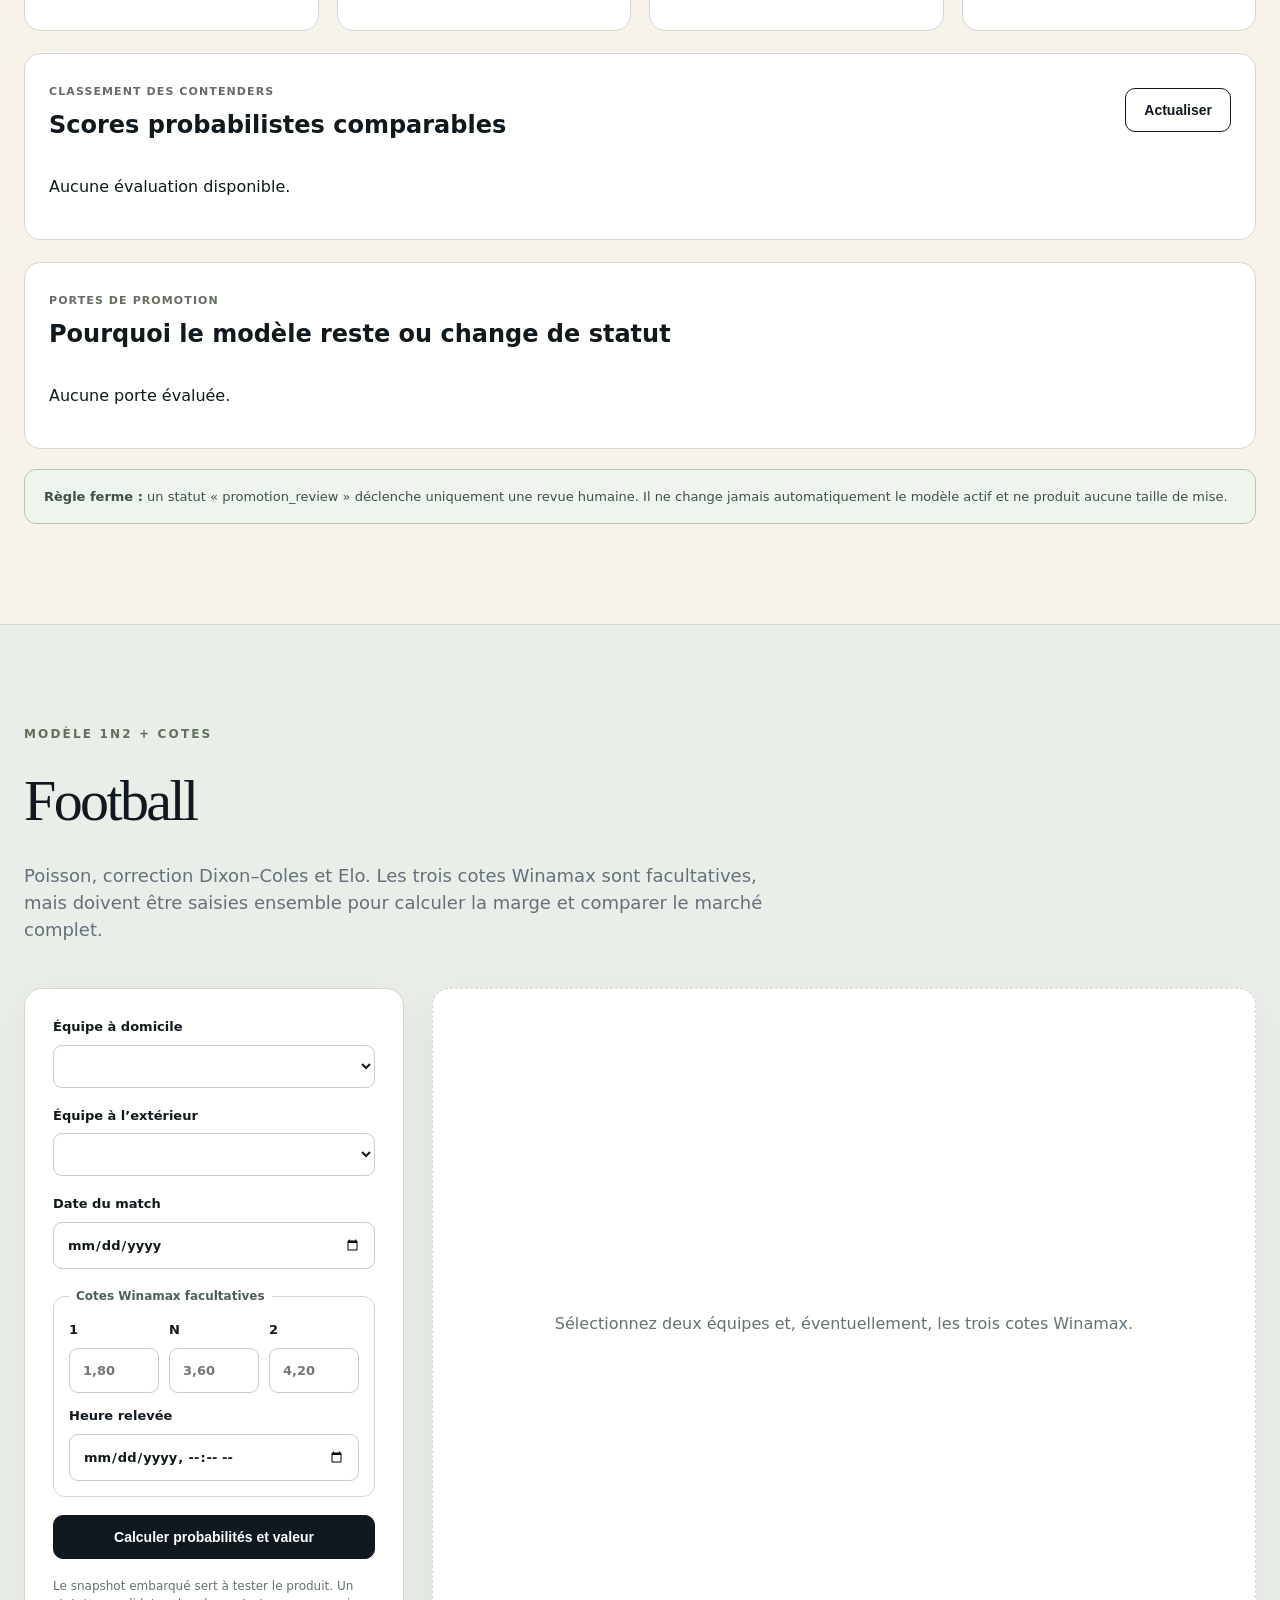
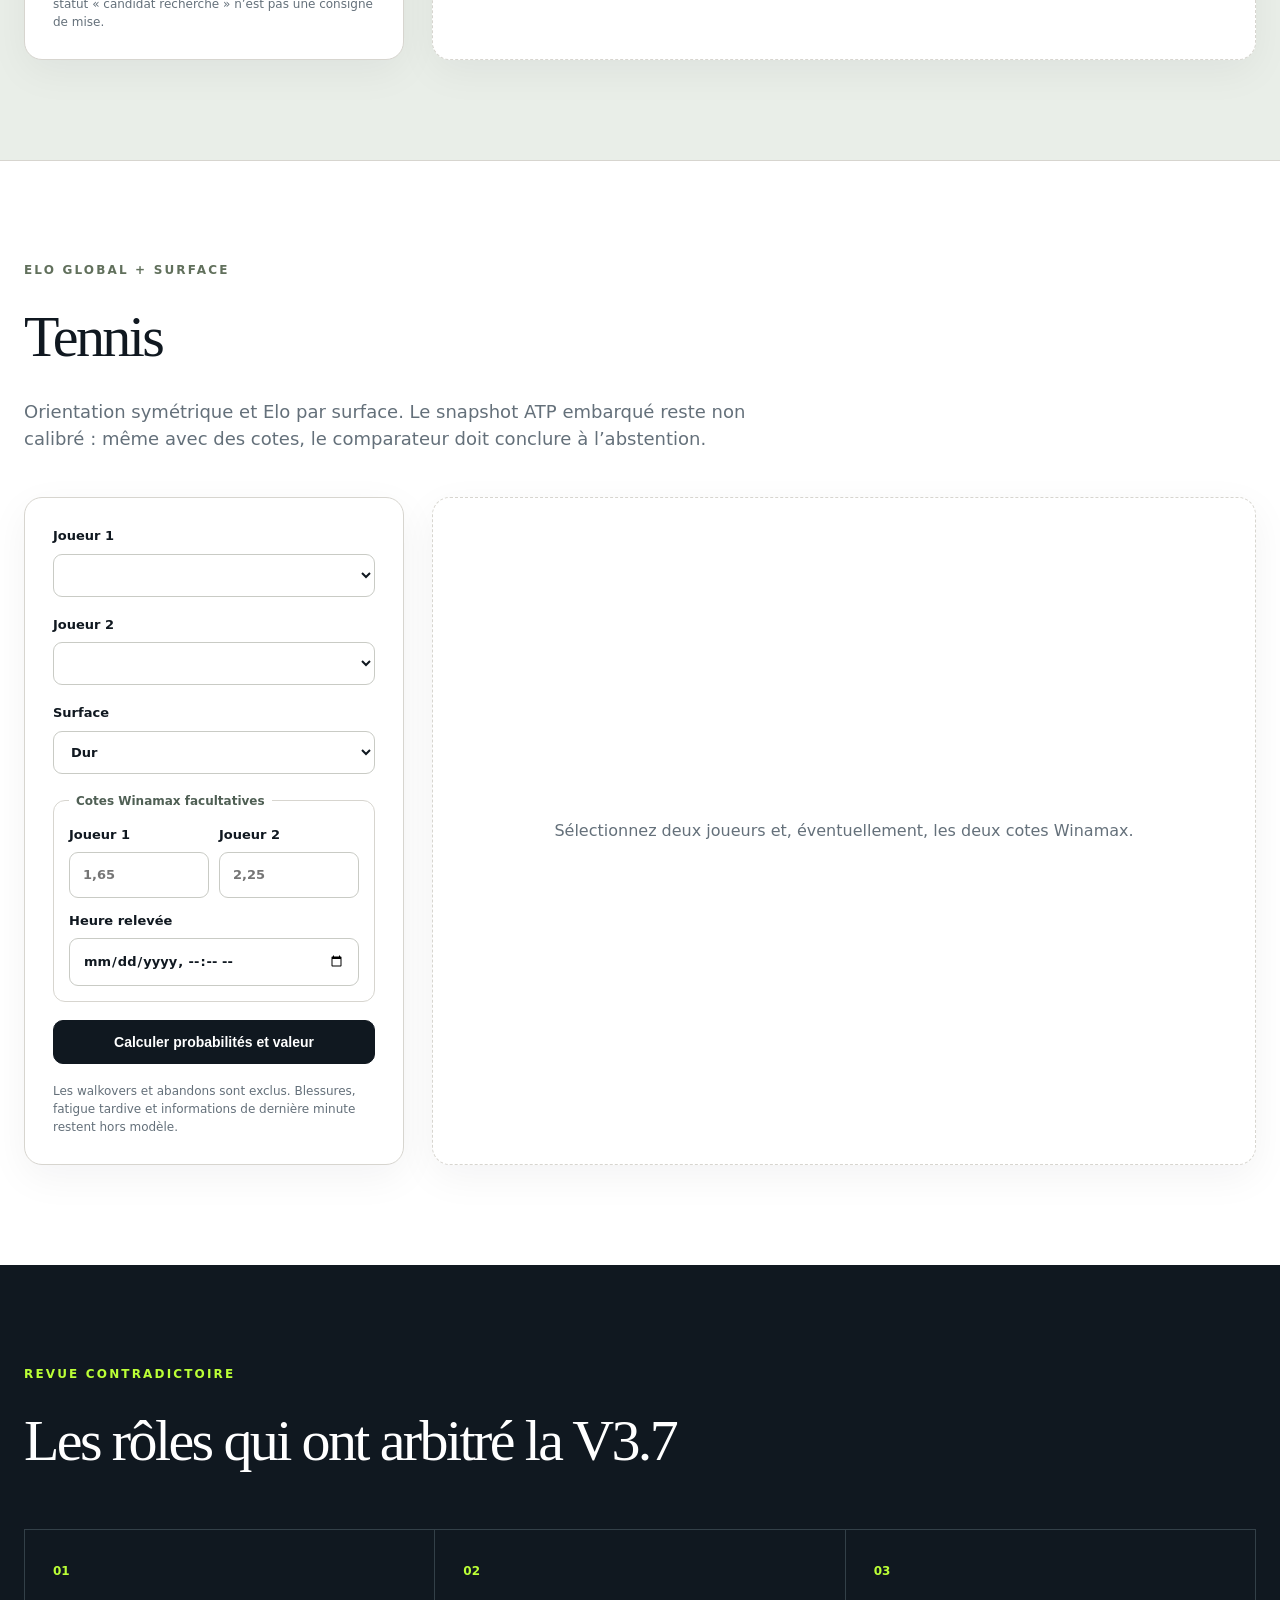
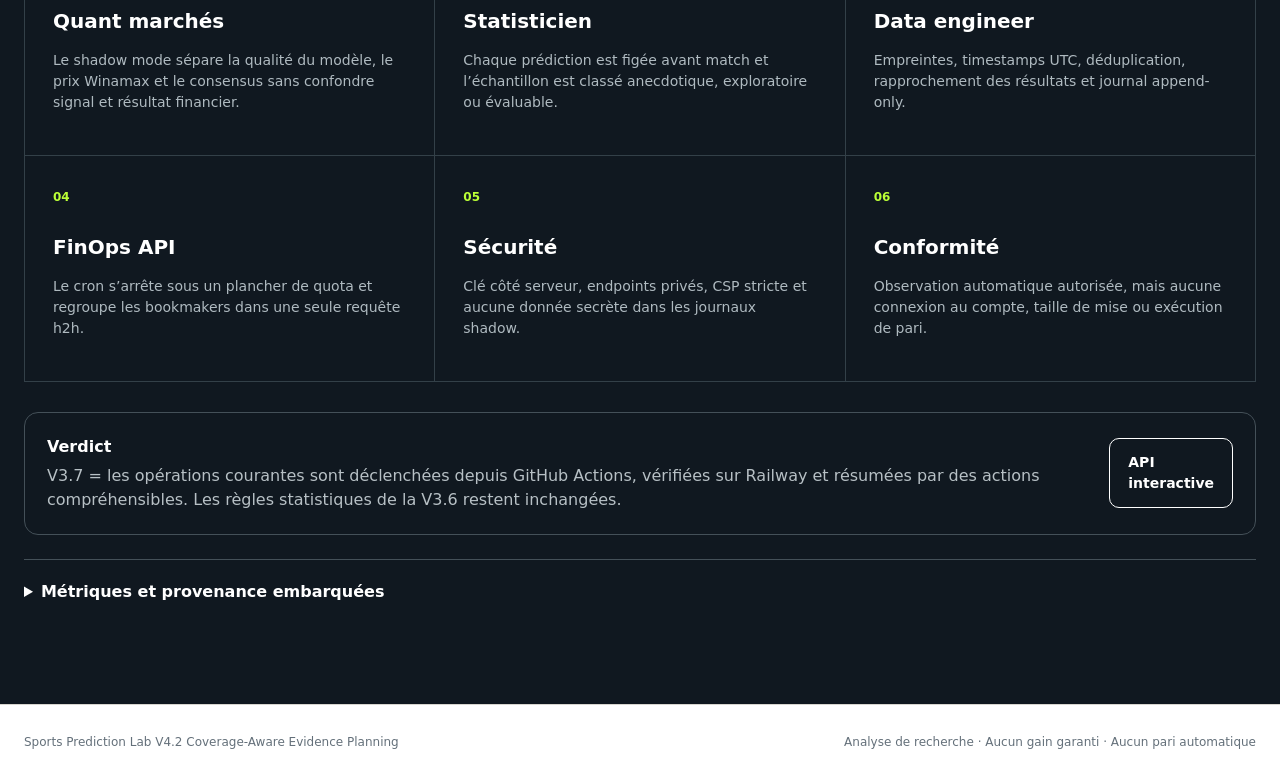
==== commit 1d939f0e: "RBE: commit v4.2" ====
--- a/static/index.html
+++ b/static/index.html
@@ -3,7 +3,7 @@
 <head>
   <meta charset="utf-8">
   <meta name="viewport" content="width=device-width,initial-scale=1">
-  <title>Sports Prediction Lab V4.1 Decision Integrity & Resumable Operations</title>
+  <title>Sports Prediction Lab V4.2 Coverage-Aware Evidence Planning</title>
   <meta name="description" content="Application cloud privée avec prédictions pré-match immuables, règlement automatique des résultats et validation en shadow mode.">
   <link rel="stylesheet" href="/static/styles.css">
 </head>
@@ -19,7 +19,7 @@
   <main>
     <section id="overview" class="hero">
       <div>
-        <p class="eyebrow">VERSION 4.1.3 · DECISION INTEGRITY & RESUMABLE OPERATIONS · ZÉRO PYTHON LOCAL</p>
+        <p class="eyebrow">VERSION 4.2 · COVERAGE-AWARE EVIDENCE PLANNING · ZÉRO PYTHON LOCAL</p>
         <h1>Des probabilités sportives,<br><span>pas des certitudes vendues.</span></h1>
         <p class="lede">Une application privée pilotée depuis GitHub Actions et Railway : estimation historique sans crédit, exécution plafonnée, contrôle de qualité et preuve publiée sans Python sur votre ordinateur.</p>
         <div class="actions"><a class="button primary" href="#bets">Voir la shortlist</a><a class="button ghost" href="#audit">Voir l’audit</a></div>
@@ -140,7 +140,13 @@
     </section>
 
     <section id="evidence" class="workbench benchmark-section">
-      <div class="section-heading"><p class="eyebrow">FIABILITÉ DES DONNÉES</p><h2>Preuves, couverture et funnel</h2><p>La V4.1 orchestre des campagnes progressives de 30, 100, 300 puis 1 000 observations. Chaque hausse de volume dépend d’une porte qualité explicite et d’un plafond de crédits immuable.</p></div>
+      <div class="section-heading"><p class="eyebrow">FIABILITÉ DES DONNÉES</p><h2>Preuves, couverture et funnel</h2><p>La V4.2 exige un préflight de couverture avant toute campagne payante, sur-échantillonne pour atteindre le nombre de matchs benchmark-ready et conserve les portes de qualité et de budget.</p></div>
+      <div class="benchmark-grid">
+        <article class="benchmark-card"><small>PRÉFLIGHT COUVERTURE</small><h3 id="preflightDecision">Non exécuté</h3><p id="preflightReason">Estimez la disponibilité des bookmakers avant tout backfill complet.</p></article>
+        <article class="benchmark-card"><small>COUVERTURE PROJETÉE</small><h3 id="preflightCoverage">0 %</h3><p id="preflightInterval">Intervalle d’incertitude indisponible.</p></article>
+        <article class="benchmark-card"><small>ÉVÉNEMENTS À SÉLECTIONNER</small><h3 id="preflightRecommended">—</h3><p id="preflightCapacity">Aucun plan candidat autorisé.</p></article>
+        <article class="benchmark-card"><small>COÛT PRÉFLIGHT</small><h3 id="preflightCredits">0</h3><p id="preflightBudget">Aucun crédit consommé.</p></article>
+      </div>
       <div class="benchmark-grid">
         <article class="benchmark-card"><small>CAMPAGNE V4</small><h3 id="campaignDecision">Non lancée</h3><p id="campaignReason">Lancez d’abord un dry-run depuis GitHub Actions.</p></article>
         <article class="benchmark-card"><small>STAGE TERMINÉ</small><h3 id="campaignCompleted">0</h3><p>Étapes contrôlées : 30, 100, 300 puis 1 000.</p></article>
@@ -249,8 +255,8 @@
     </section>
   </main>
 
-  <footer><span>Sports Prediction Lab V4.1 Decision Integrity & Resumable Operations</span><span>Analyse de recherche · Aucun gain garanti · Aucun pari automatique</span></footer>
+  <footer><span>Sports Prediction Lab V4.2 Coverage-Aware Evidence Planning</span><span>Analyse de recherche · Aucun gain garanti · Aucun pari automatique</span></footer>
   <div id="toast" role="status" aria-live="polite"></div>
-  <script src="/static/app.js?v=4.1.3"></script>
+  <script src="/static/app.js?v=4.2.0"></script>
 </body>
 </html>
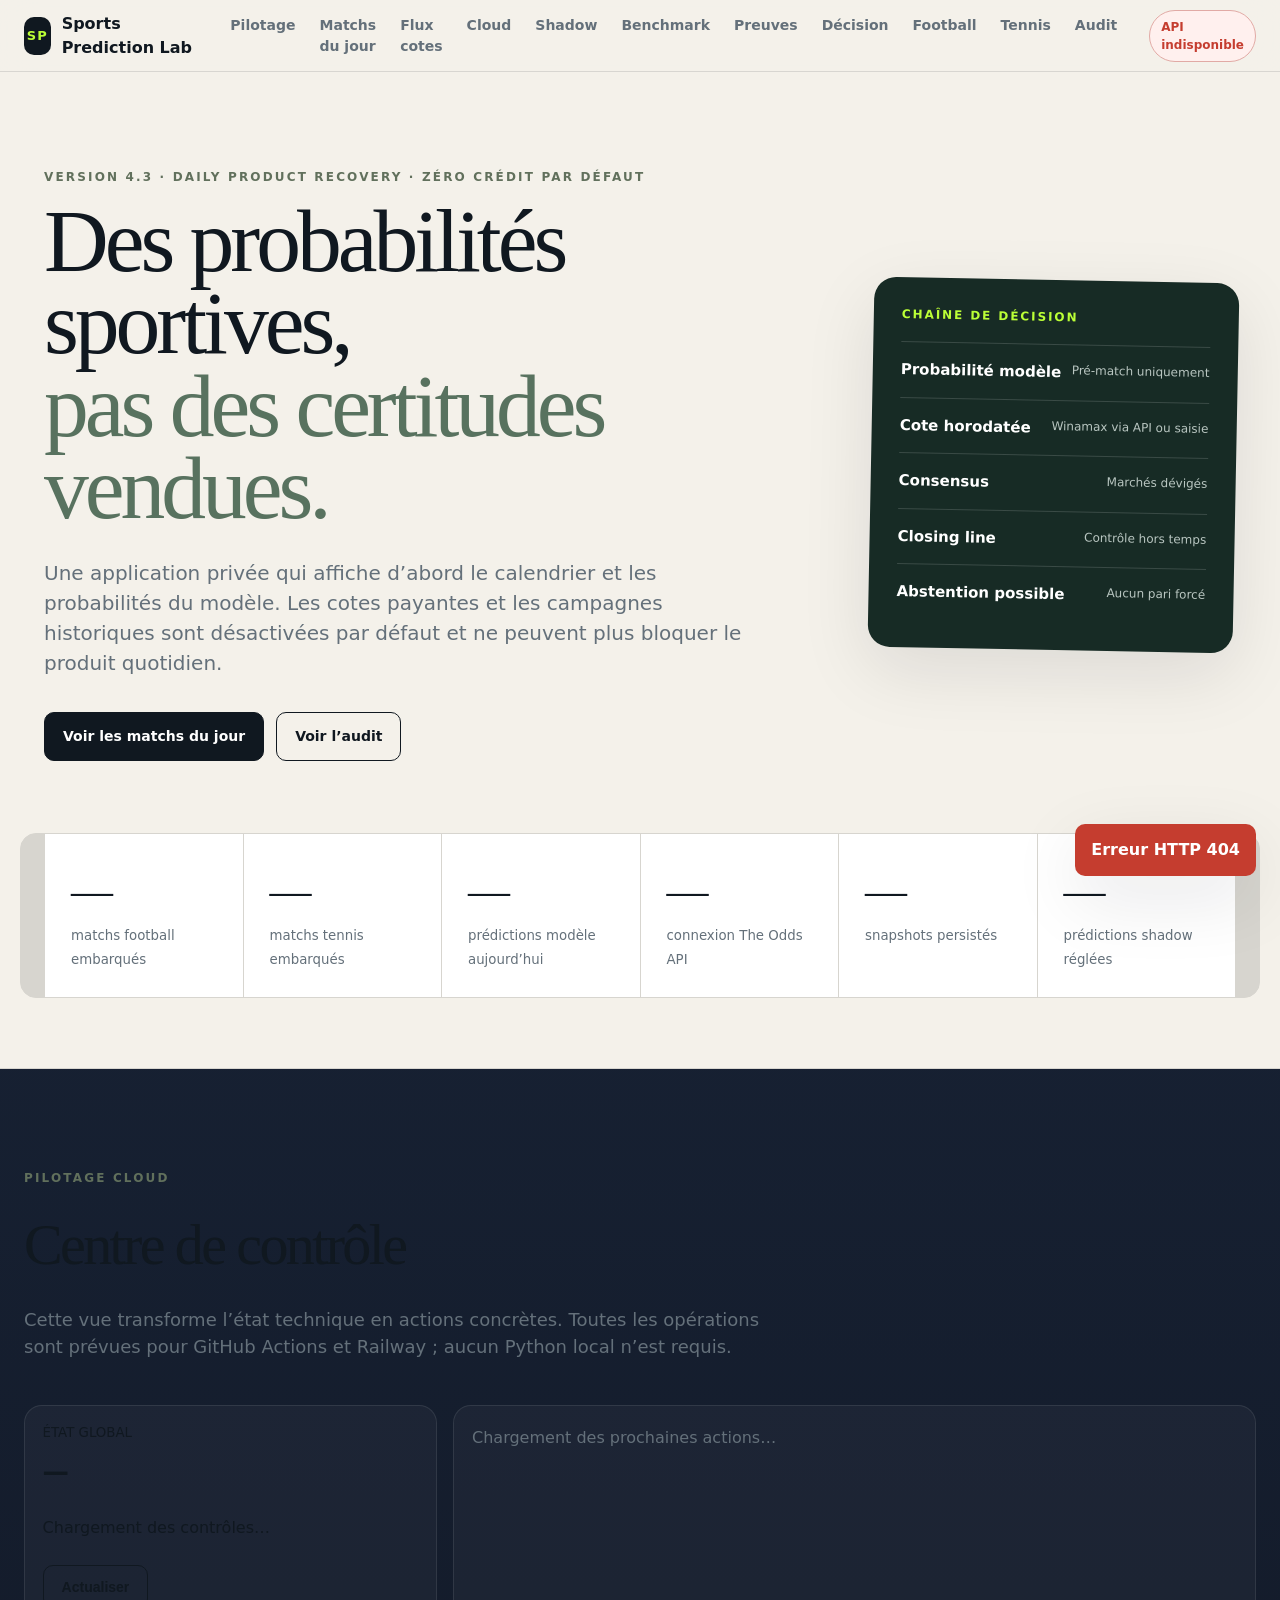
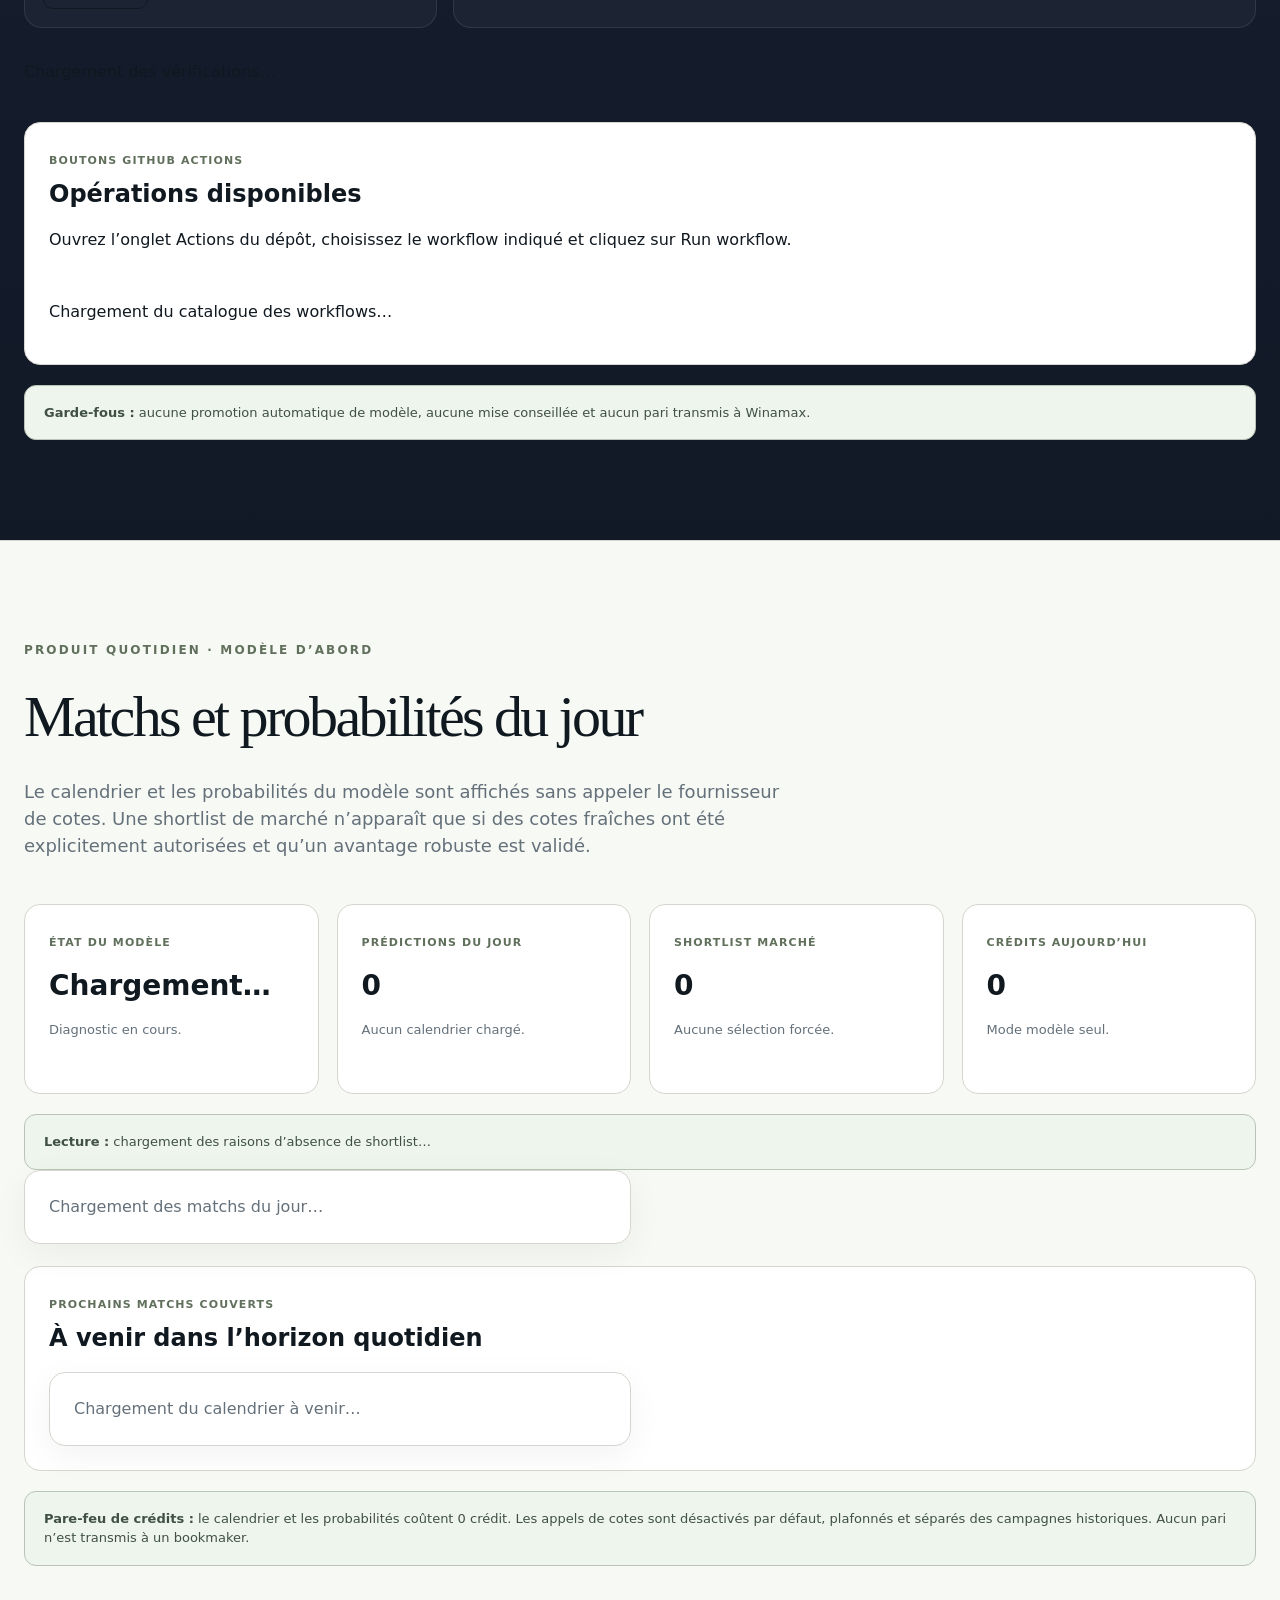
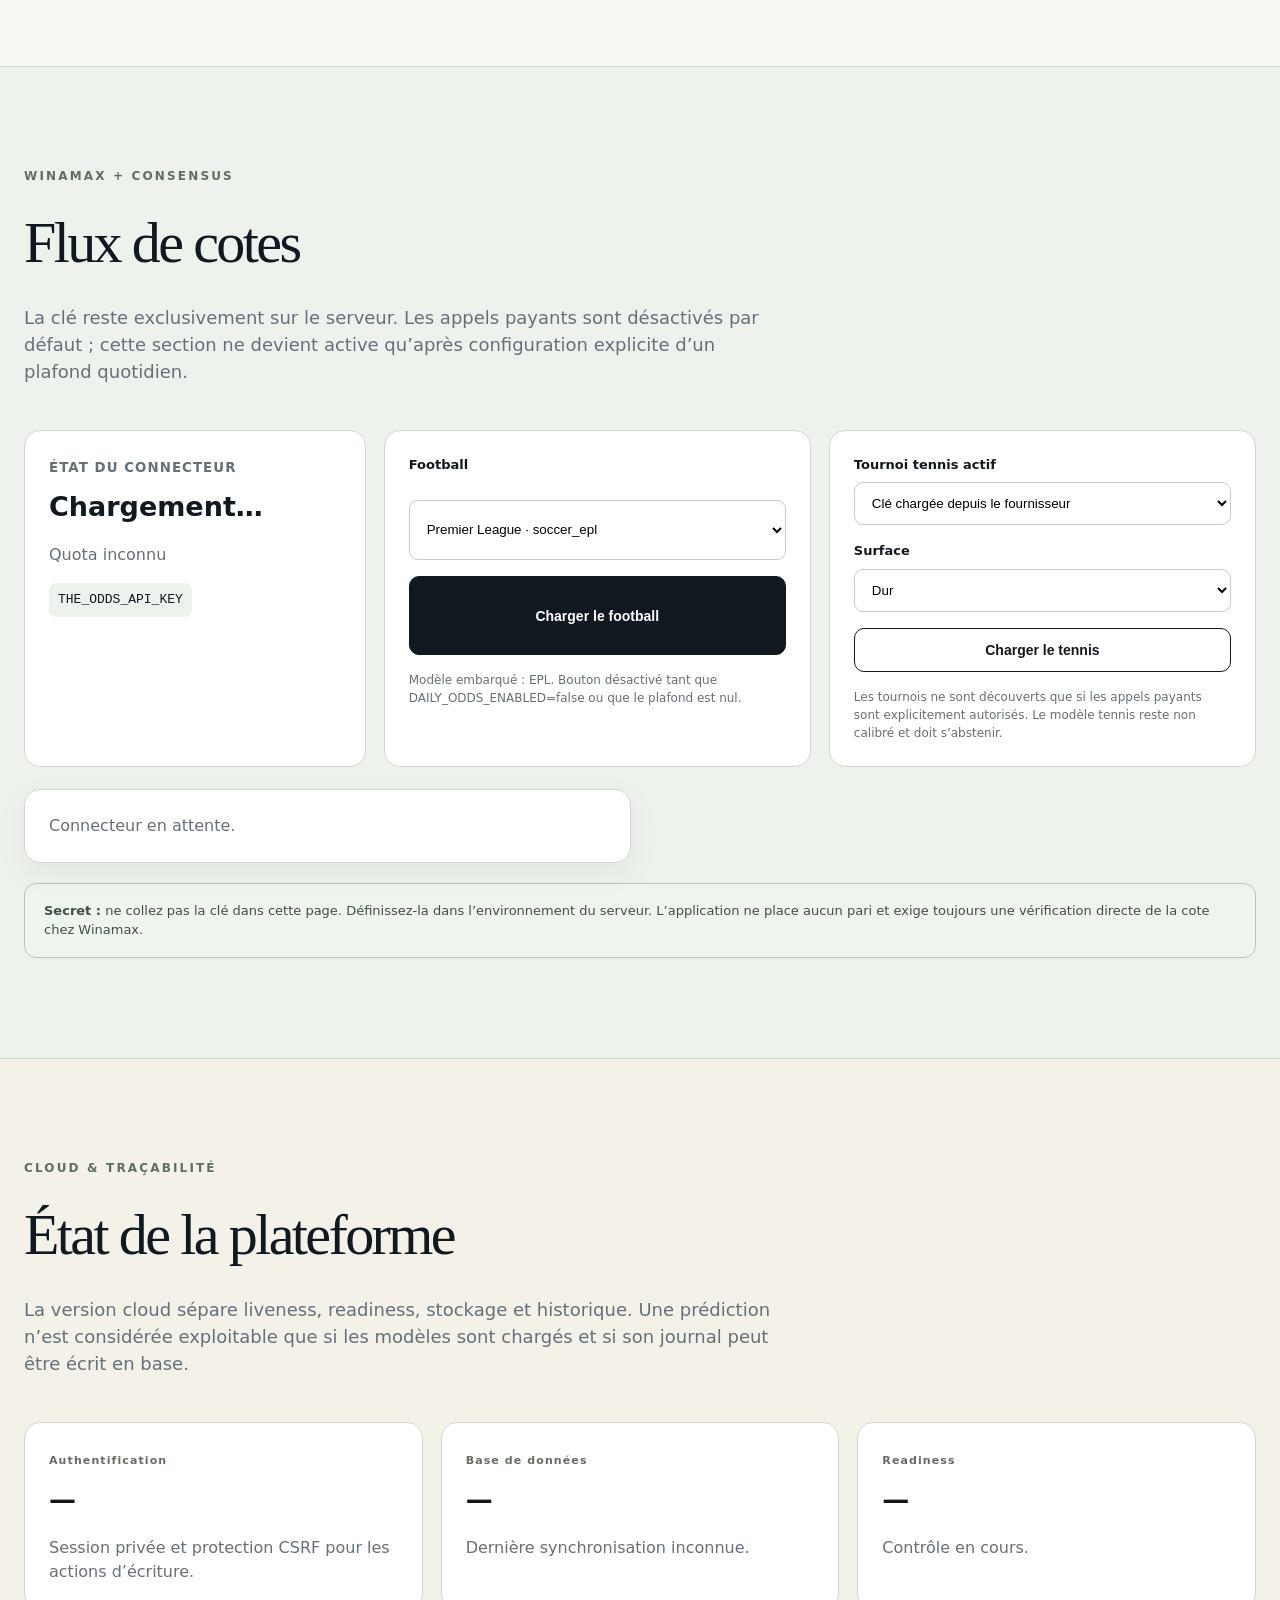
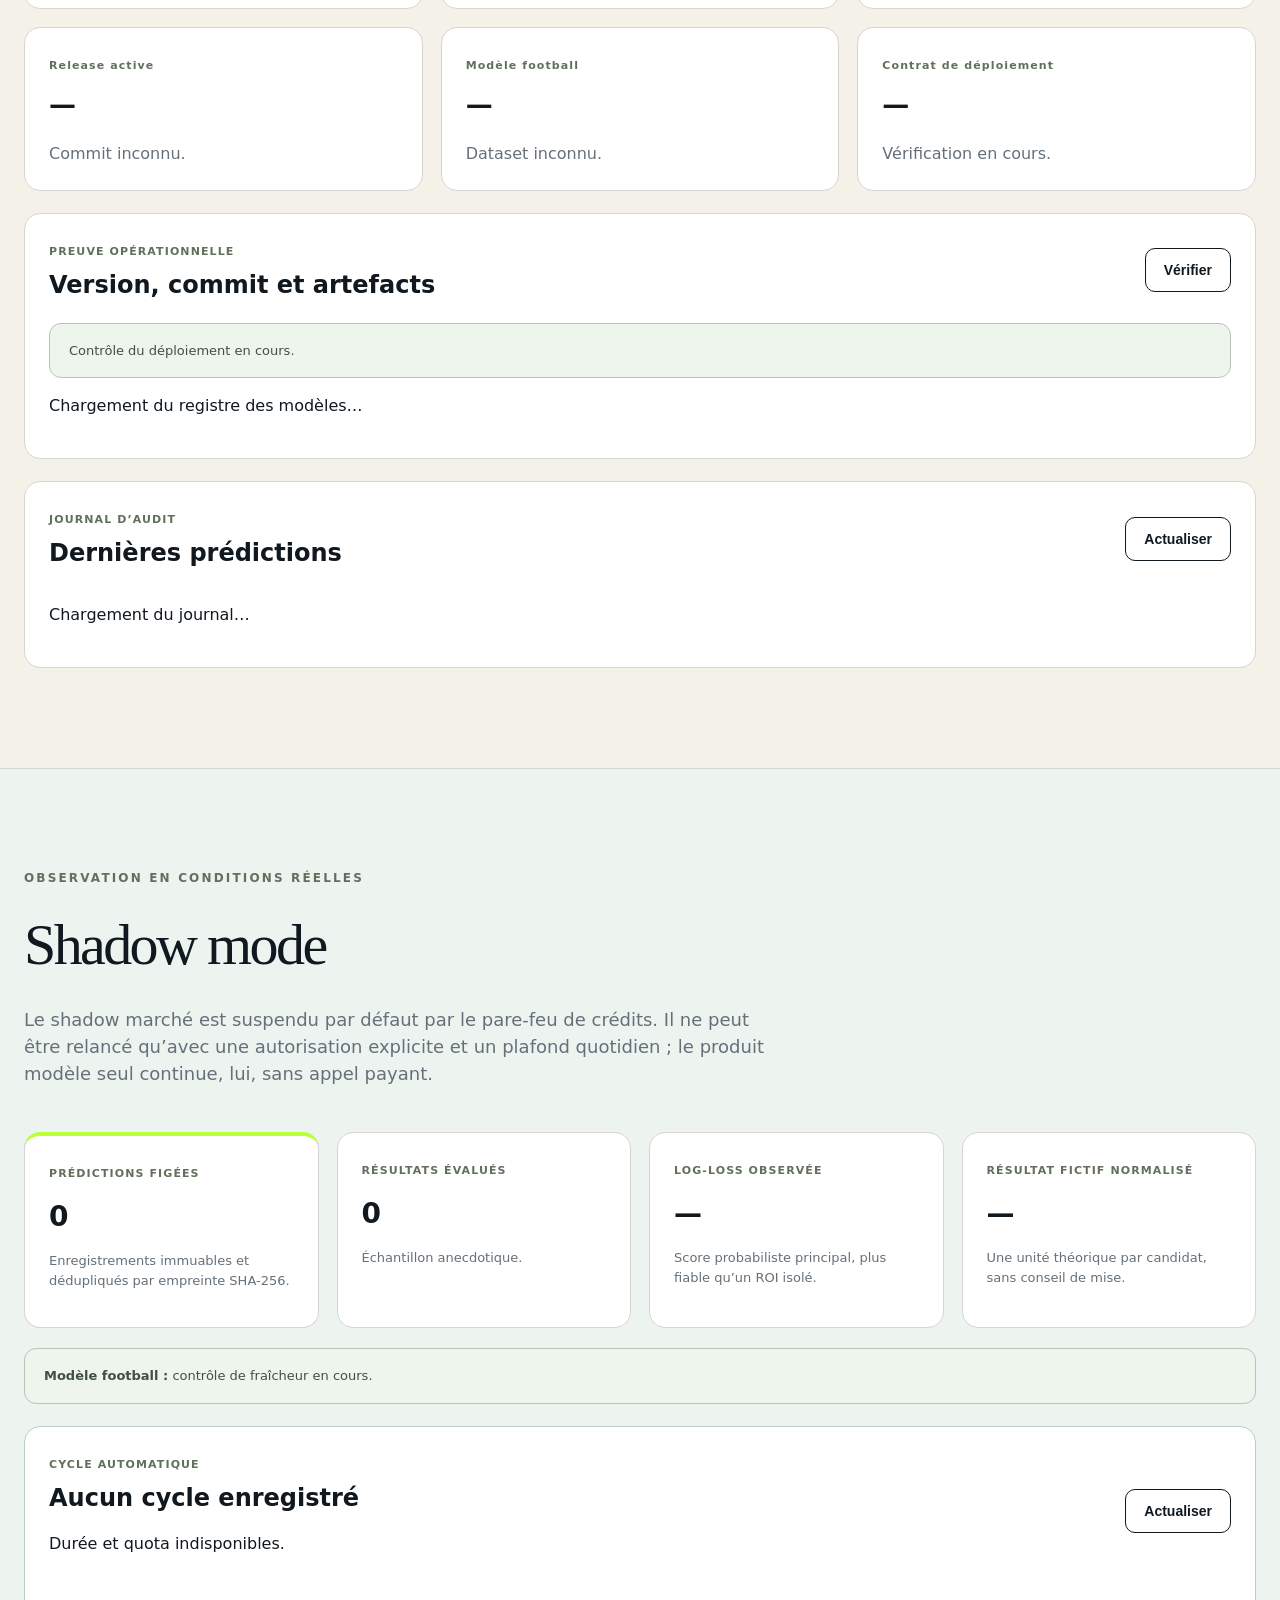
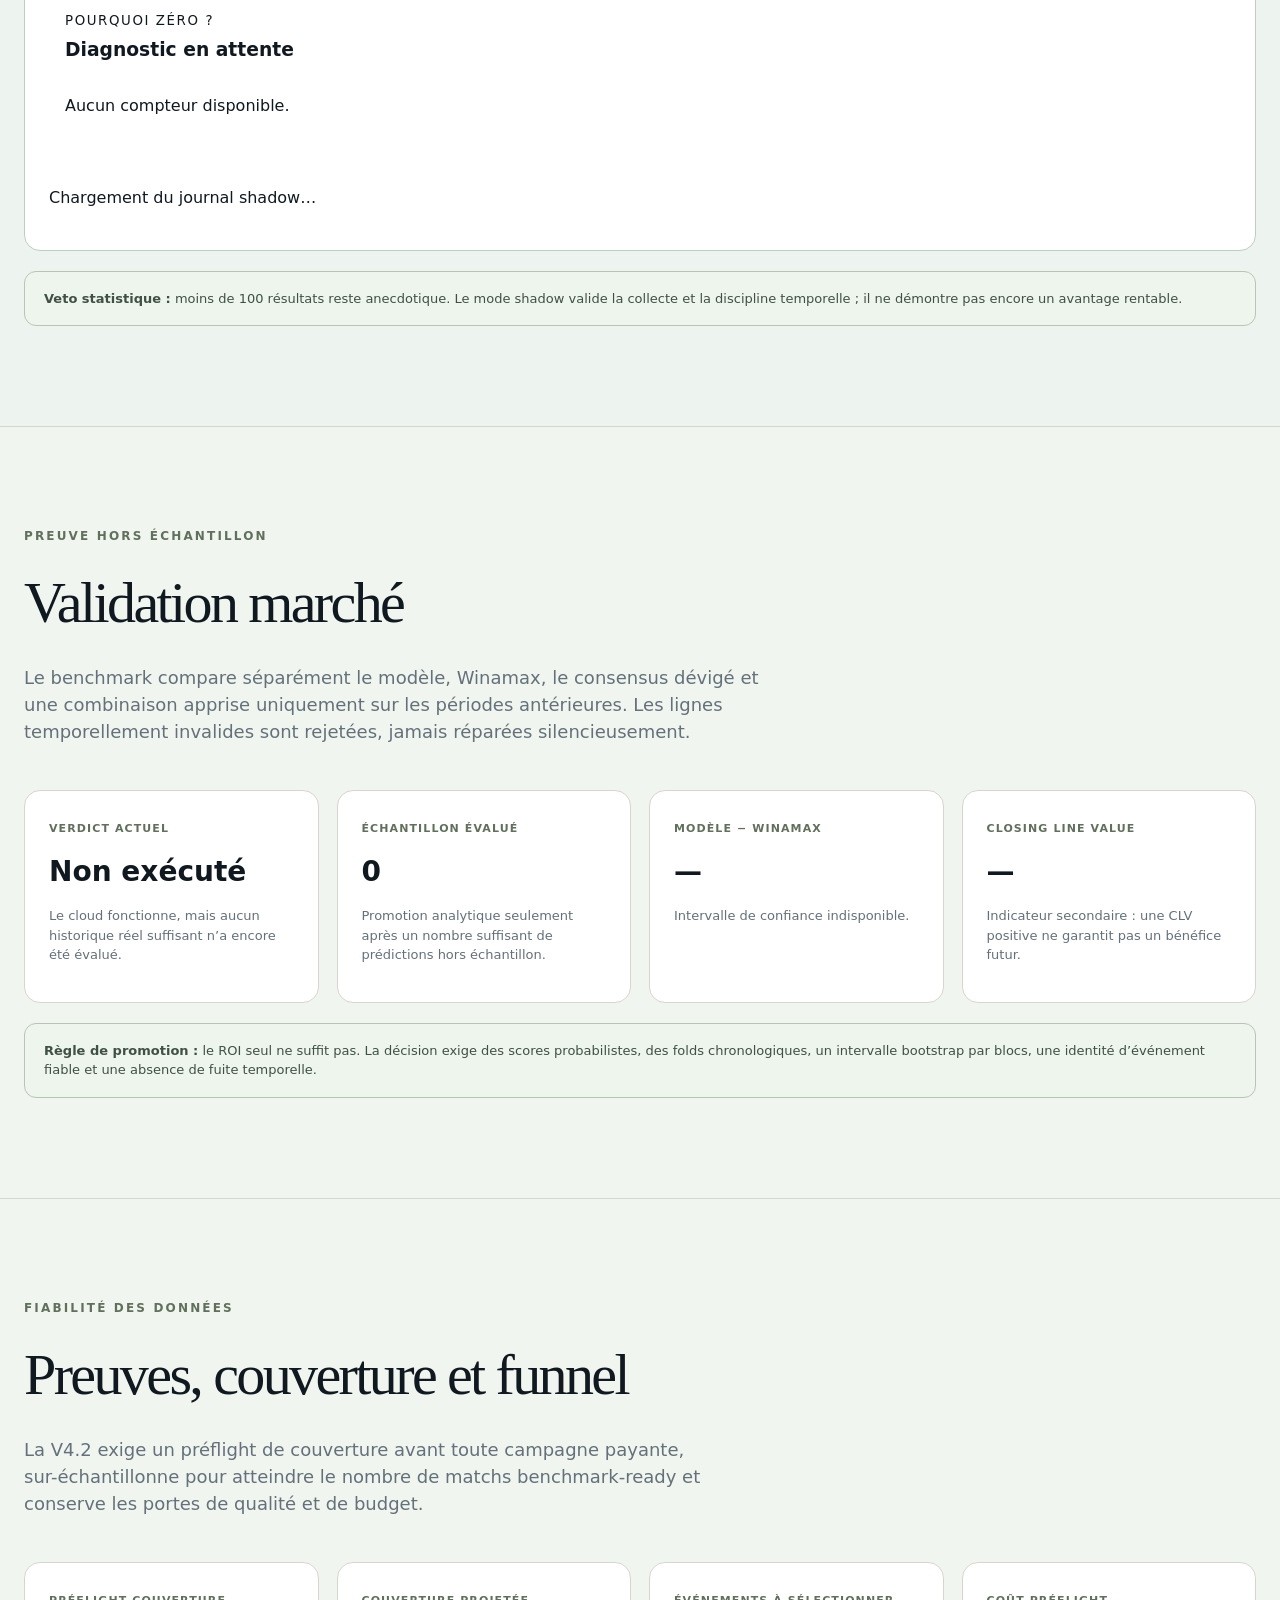
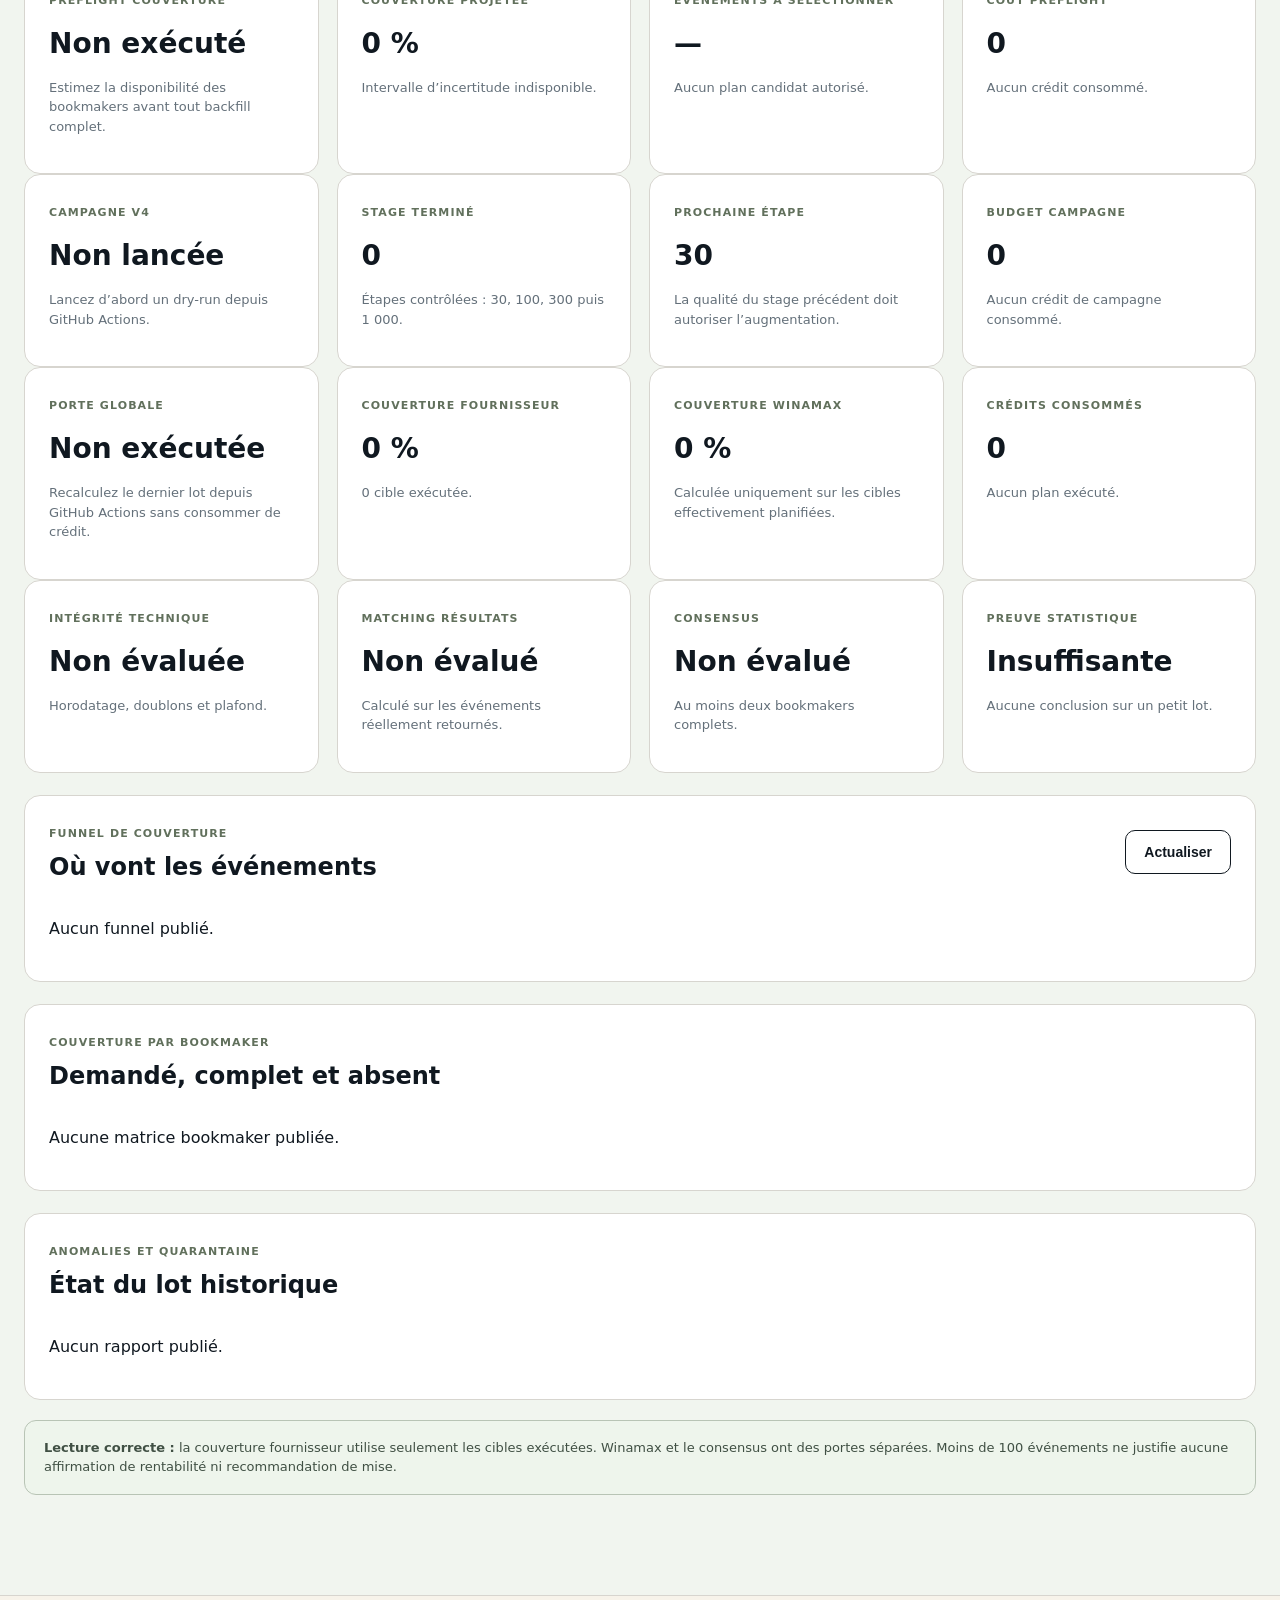
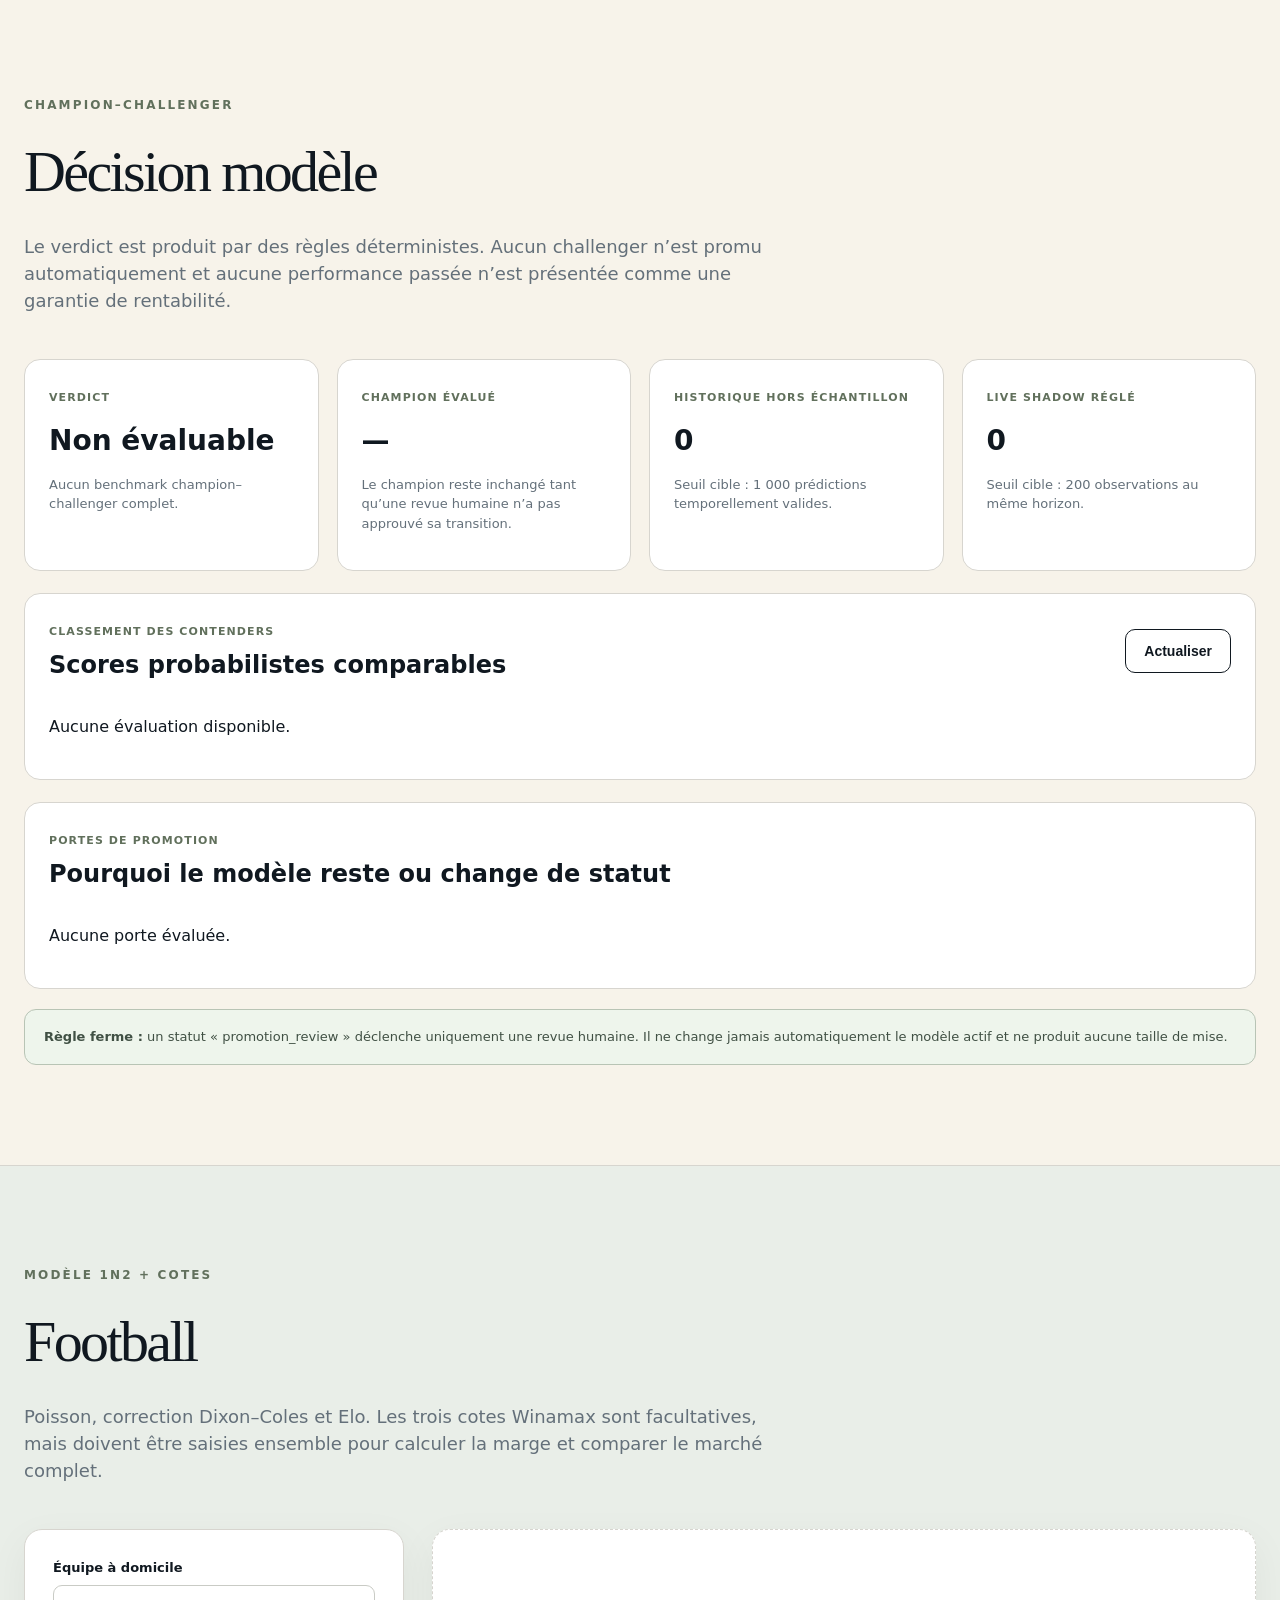
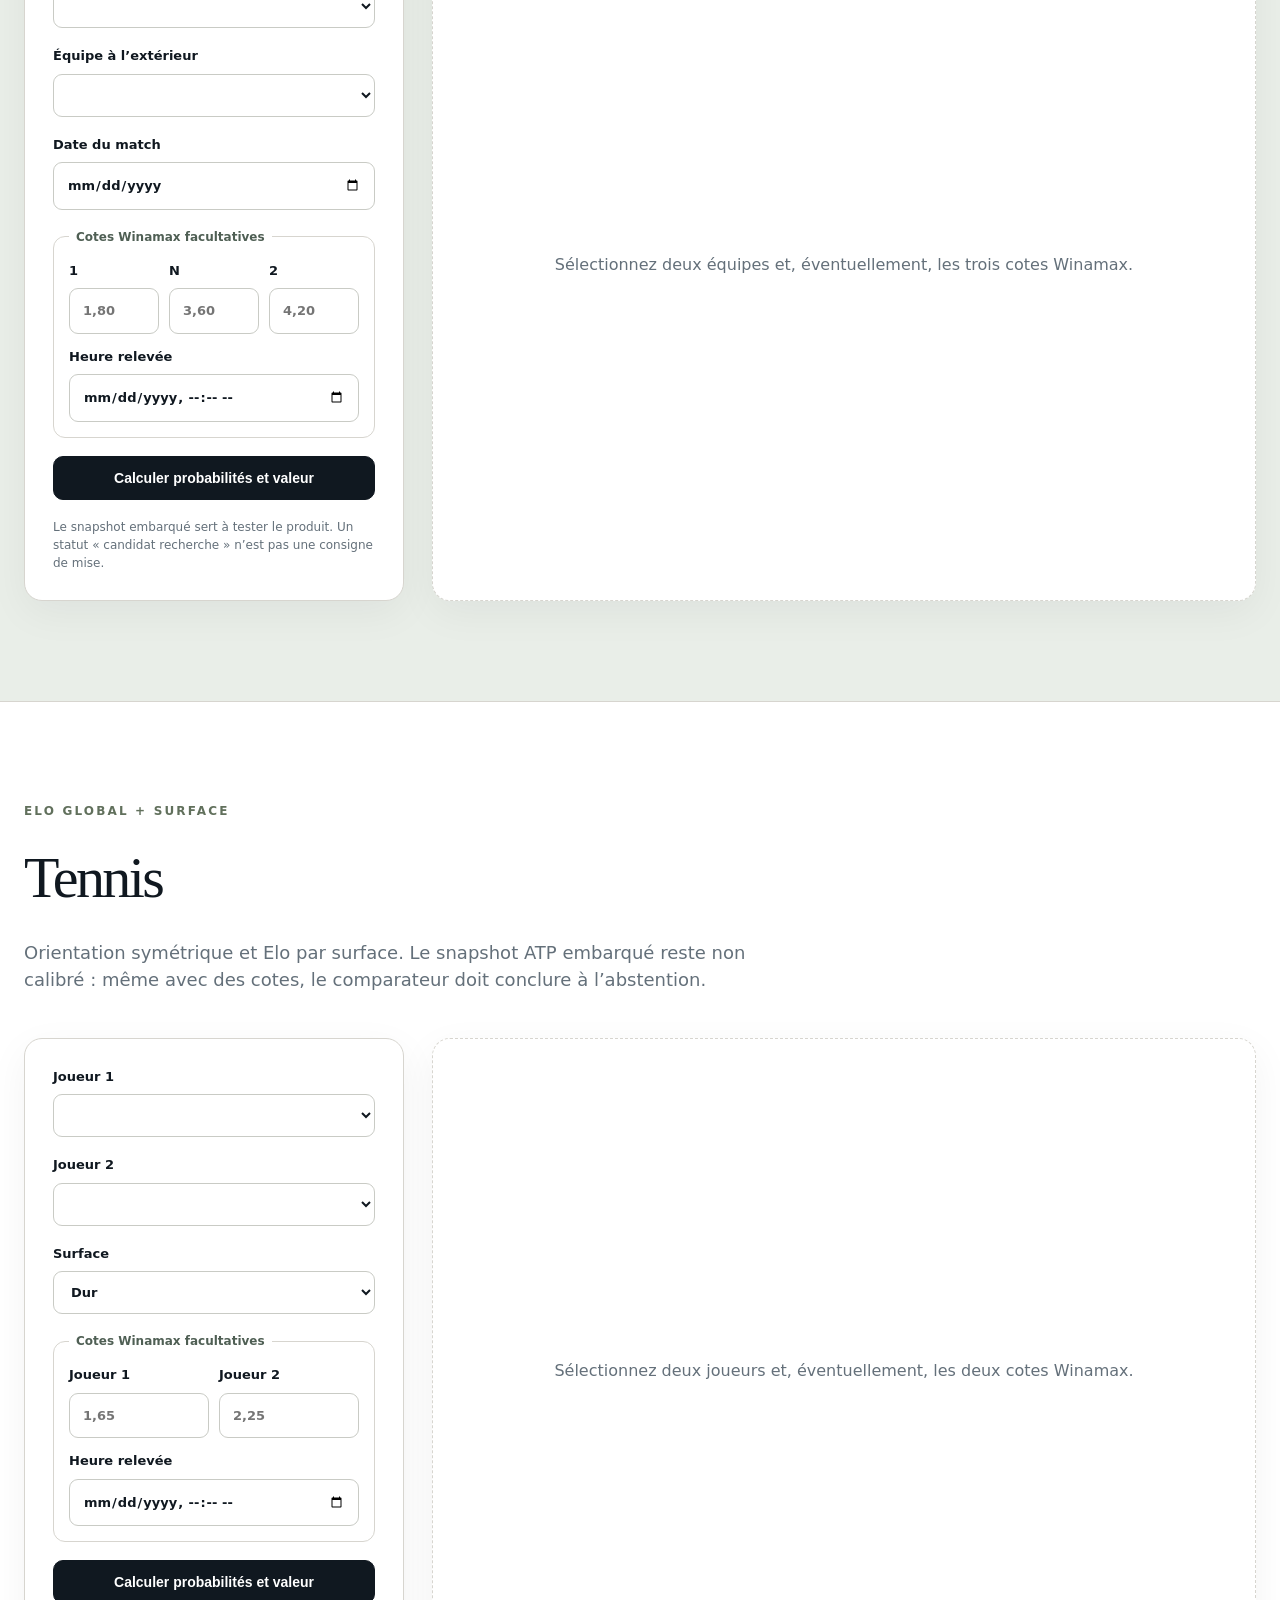
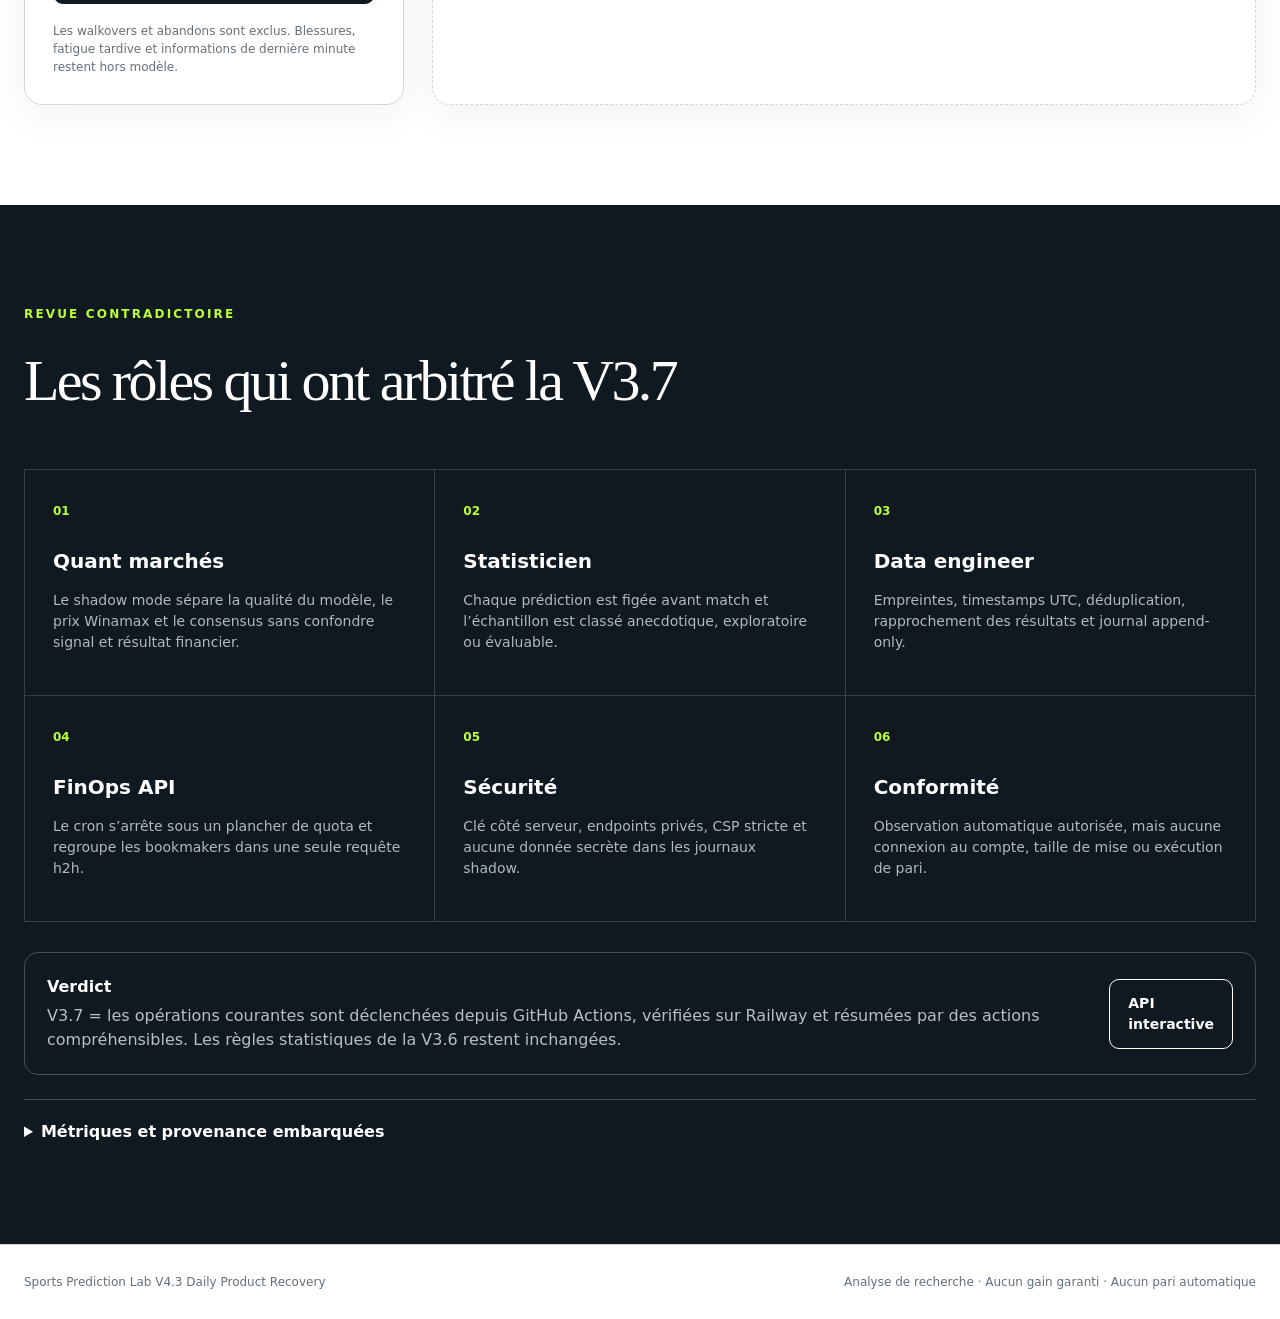
==== commit 65d034f4: "RBE: commit v4.3" ====
--- a/static/index.html
+++ b/static/index.html
@@ -3,15 +3,15 @@
 <head>
   <meta charset="utf-8">
   <meta name="viewport" content="width=device-width,initial-scale=1">
-  <title>Sports Prediction Lab V4.2 Coverage-Aware Evidence Planning</title>
-  <meta name="description" content="Application cloud privée avec prédictions pré-match immuables, règlement automatique des résultats et validation en shadow mode.">
+  <title>Sports Prediction Lab V4.3 Daily Product Recovery</title>
+  <meta name="description" content="Application cloud privée centrée sur les matchs et probabilités du jour, avec mode modèle sans crédit et enrichissement marché facultatif.">
   <link rel="stylesheet" href="/static/styles.css">
 </head>
 <body>
   <header class="topbar">
     <a class="brand" href="#overview"><span class="logo">SP</span><span>Sports Prediction Lab</span></a>
     <nav>
-      <a href="#control">Pilotage</a><a href="#bets">Paris du jour</a><a href="#odds-api">Flux cotes</a><a href="#cloud">Cloud</a><a href="#shadow">Shadow</a><a href="#benchmark">Benchmark</a><a href="#evidence">Preuves</a><a href="#decision">Décision</a><a href="#football">Football</a><a href="#tennis">Tennis</a><a href="#audit">Audit</a>
+      <a href="#control">Pilotage</a><a href="#bets">Matchs du jour</a><a href="#odds-api">Flux cotes</a><a href="#cloud">Cloud</a><a href="#shadow">Shadow</a><a href="#benchmark">Benchmark</a><a href="#evidence">Preuves</a><a href="#decision">Décision</a><a href="#football">Football</a><a href="#tennis">Tennis</a><a href="#audit">Audit</a>
     </nav>
     <div class="top-actions"><span id="health" class="pill">Connexion…</span><button id="logoutButton" class="logout-button" type="button" hidden>Déconnexion</button></div>
   </header>
@@ -19,10 +19,10 @@
   <main>
     <section id="overview" class="hero">
       <div>
-        <p class="eyebrow">VERSION 4.2 · COVERAGE-AWARE EVIDENCE PLANNING · ZÉRO PYTHON LOCAL</p>
+        <p class="eyebrow">VERSION 4.3 · DAILY PRODUCT RECOVERY · ZÉRO CRÉDIT PAR DÉFAUT</p>
         <h1>Des probabilités sportives,<br><span>pas des certitudes vendues.</span></h1>
-        <p class="lede">Une application privée pilotée depuis GitHub Actions et Railway : estimation historique sans crédit, exécution plafonnée, contrôle de qualité et preuve publiée sans Python sur votre ordinateur.</p>
-        <div class="actions"><a class="button primary" href="#bets">Voir la shortlist</a><a class="button ghost" href="#audit">Voir l’audit</a></div>
+        <p class="lede">Une application privée qui affiche d’abord le calendrier et les probabilités du modèle. Les cotes payantes et les campagnes historiques sont désactivées par défaut et ne peuvent plus bloquer le produit quotidien.</p>
+        <div class="actions"><a class="button primary" href="#bets">Voir les matchs du jour</a><a class="button ghost" href="#audit">Voir l’audit</a></div>
       </div>
       <aside class="trust-card">
         <div class="trust-title">Chaîne de décision</div>
@@ -39,7 +39,7 @@
     <section class="stats" aria-label="Résumé des données">
       <article><span id="footballRows">—</span><small>matchs football embarqués</small></article>
       <article><span id="tennisRows">—</span><small>matchs tennis embarqués</small></article>
-      <article><span id="dailyCandidates">—</span><small>candidats recherche aujourd’hui</small></article>
+      <article><span id="dailyCandidates">—</span><small>prédictions modèle aujourd’hui</small></article>
       <article><span id="oddsApiState">—</span><small>connexion The Odds API</small></article><article><span id="dbSnapshots">—</span><small>snapshots persistés</small></article>
       <article><span id="shadowState">—</span><small>prédictions shadow réglées</small></article>
     </section>
@@ -59,25 +59,36 @@
     </section>
 
     <section id="bets" class="workbench bets-section">
-      <div class="section-heading"><p class="eyebrow">SHORTLIST QUOTIDIENNE</p><h2>Paris du jour</h2><p>La liste distingue les événements à examiner des paris réellement validés par le protocole. Une cote absente, trop ancienne ou un modèle non calibré déclenchent une abstention.</p></div>
-      <div id="dailySlate" class="daily-grid"><div class="slate-card loading-card">Chargement de la revue du jour…</div></div>
-      <div class="policy-note"><b>Mode Winamax :</b> aucune connexion au compte, aucun scraping authentifié et aucune prise de pari automatique. Recopiez les cotes décimales dans les formulaires ci-dessous pour obtenir l’edge, l’EV et le verdict.</div>
+      <div class="section-heading"><p class="eyebrow">PRODUIT QUOTIDIEN · MODÈLE D’ABORD</p><h2>Matchs et probabilités du jour</h2><p>Le calendrier et les probabilités du modèle sont affichés sans appeler le fournisseur de cotes. Une shortlist de marché n’apparaît que si des cotes fraîches ont été explicitement autorisées et qu’un avantage robuste est validé.</p></div>
+      <div class="benchmark-grid">
+        <article class="benchmark-card"><small>ÉTAT DU MODÈLE</small><h3 id="dailyModelStatus">Chargement…</h3><p id="dailyModelDetail">Diagnostic en cours.</p></article>
+        <article class="benchmark-card"><small>PRÉDICTIONS DU JOUR</small><h3 id="dailyPredictionCount">0</h3><p id="dailyPredictionDetail">Aucun calendrier chargé.</p></article>
+        <article class="benchmark-card"><small>SHORTLIST MARCHÉ</small><h3 id="dailyShortlistCount">0</h3><p id="dailyShortlistDetail">Aucune sélection forcée.</p></article>
+        <article class="benchmark-card"><small>CRÉDITS AUJOURD’HUI</small><h3 id="dailyCredits">0</h3><p id="dailyCreditDetail">Mode modèle seul.</p></article>
+      </div>
+      <div id="dailyNoShortlist" class="policy-note"><b>Lecture :</b> chargement des raisons d’absence de shortlist…</div>
+      <div id="dailySlate" class="daily-grid"><div class="slate-card loading-card">Chargement des matchs du jour…</div></div>
+      <div class="history-panel">
+        <div class="history-heading"><div><small>PROCHAINS MATCHS COUVERTS</small><h3>À venir dans l’horizon quotidien</h3></div></div>
+        <div id="upcomingSlate" class="daily-grid"><div class="slate-card loading-card">Chargement du calendrier à venir…</div></div>
+      </div>
+      <div class="policy-note"><b>Pare-feu de crédits :</b> le calendrier et les probabilités coûtent 0 crédit. Les appels de cotes sont désactivés par défaut, plafonnés et séparés des campagnes historiques. Aucun pari n’est transmis à un bookmaker.</div>
     </section>
 
     <section id="odds-api" class="workbench odds-api-section">
-      <div class="section-heading"><p class="eyebrow">WINAMAX + CONSENSUS</p><h2>Flux de cotes</h2><p>La clé reste exclusivement sur le serveur. Un appel charge le 1N2 Winamax France et un consensus de bookmakers pour les rencontres EPL disponibles, puis applique le même protocole d’abstention.</p></div>
+      <div class="section-heading"><p class="eyebrow">WINAMAX + CONSENSUS</p><h2>Flux de cotes</h2><p>La clé reste exclusivement sur le serveur. Les appels payants sont désactivés par défaut ; cette section ne devient active qu’après configuration explicite d’un plafond quotidien.</p></div>
       <div class="provider-grid">
         <article class="provider-card"><small>État du connecteur</small><h3 id="providerStatus">Chargement…</h3><p id="providerQuota">Quota inconnu</p><code>THE_ODDS_API_KEY</code></article>
         <div class="provider-control">
           <label>Football<select id="oddsSport"><option value="soccer_epl">Premier League · soccer_epl</option></select></label>
           <button id="loadLiveOdds" class="button primary full" type="button">Charger le football</button>
-          <p class="fineprint">Modèle embarqué : EPL. Coût attendu : 1 crédit pour h2h et jusqu’à 10 bookmakers.</p>
+          <p class="fineprint">Modèle embarqué : EPL. Bouton désactivé tant que DAILY_ODDS_ENABLED=false ou que le plafond est nul.</p>
         </div>
         <div class="provider-control">
           <label>Tournoi tennis actif<select id="oddsTennisSport"><option value="">Clé chargée depuis le fournisseur</option></select></label>
           <label>Surface<select id="oddsTennisSurface"><option value="hard">Dur</option><option value="clay">Terre battue</option><option value="grass">Gazon</option></select></label>
           <button id="loadTennisOdds" class="button ghost full" type="button">Charger le tennis</button>
-          <p class="fineprint">Les tournois sont découverts dynamiquement. Le modèle snapshot reste non calibré et doit normalement s’abstenir.</p>
+          <p class="fineprint">Les tournois ne sont découverts que si les appels payants sont explicitement autorisés. Le modèle tennis reste non calibré et doit s’abstenir.</p>
         </div>
       </div>
       <div id="liveOddsResult" class="daily-grid provider-results"><div class="slate-card loading-card">Connecteur en attente.</div></div>
@@ -108,7 +119,7 @@
 
 
     <section id="shadow" class="workbench shadow-section">
-      <div class="section-heading"><p class="eyebrow">OBSERVATION EN CONDITIONS RÉELLES</p><h2>Shadow mode</h2><p>Le cron fige les probabilités, l'heure de la cote et la version du modèle avant le coup d’envoi. Les résultats sont ensuite rapprochés automatiquement. Aucune mise n’est proposée ni transmise à Winamax.</p></div>
+      <div class="section-heading"><p class="eyebrow">OBSERVATION EN CONDITIONS RÉELLES</p><h2>Shadow mode</h2><p>Le shadow marché est suspendu par défaut par le pare-feu de crédits. Il ne peut être relancé qu’avec une autorisation explicite et un plafond quotidien ; le produit modèle seul continue, lui, sans appel payant.</p></div>
       <div class="benchmark-grid">
         <article class="benchmark-card"><small>Prédictions figées</small><h3 id="shadowTotal">0</h3><p>Enregistrements immuables et dédupliqués par empreinte SHA-256.</p></article>
         <article class="benchmark-card"><small>Résultats évalués</small><h3 id="shadowSettled">0</h3><p id="shadowMaturity">Échantillon anecdotique.</p></article>
@@ -255,8 +266,8 @@
     </section>
   </main>
 
-  <footer><span>Sports Prediction Lab V4.2 Coverage-Aware Evidence Planning</span><span>Analyse de recherche · Aucun gain garanti · Aucun pari automatique</span></footer>
+  <footer><span>Sports Prediction Lab V4.3 Daily Product Recovery</span><span>Analyse de recherche · Aucun gain garanti · Aucun pari automatique</span></footer>
   <div id="toast" role="status" aria-live="polite"></div>
-  <script src="/static/app.js?v=4.2.0"></script>
+  <script src="/static/app.js?v=4.3.0"></script>
 </body>
 </html>
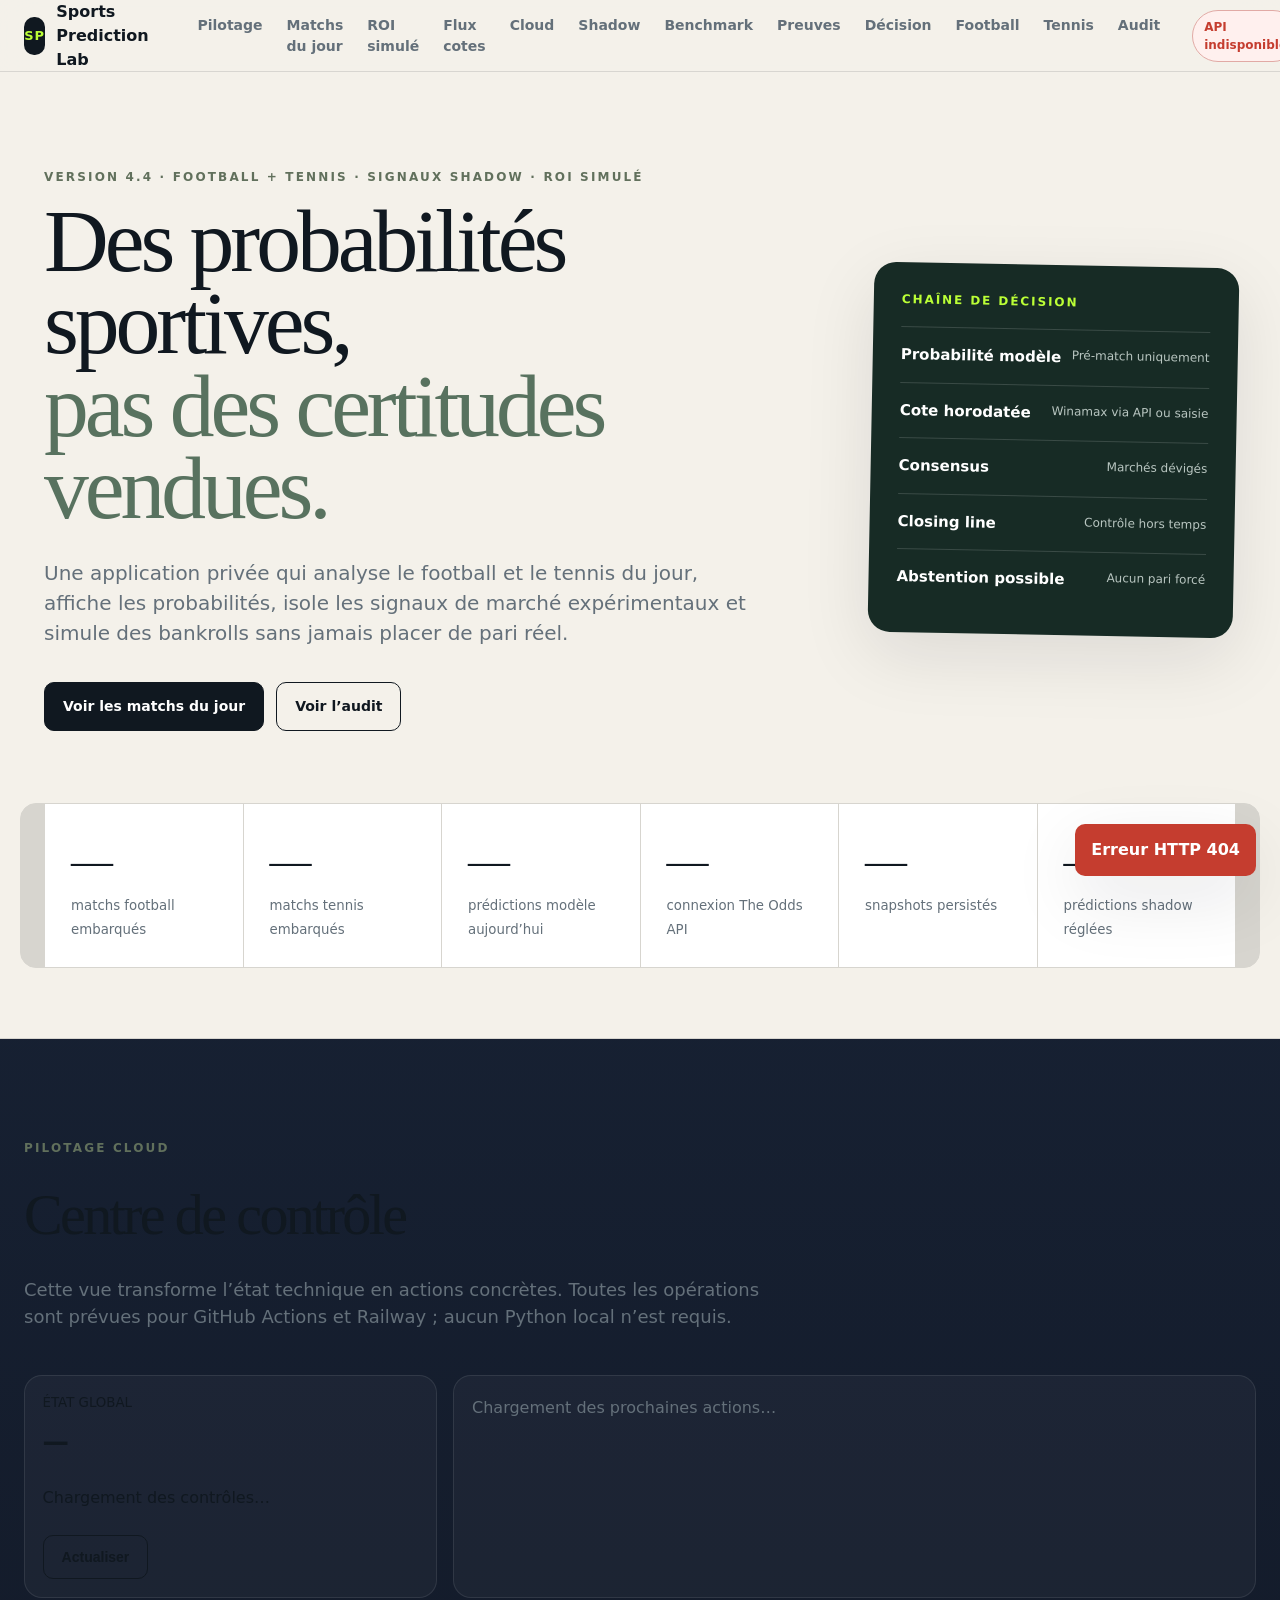
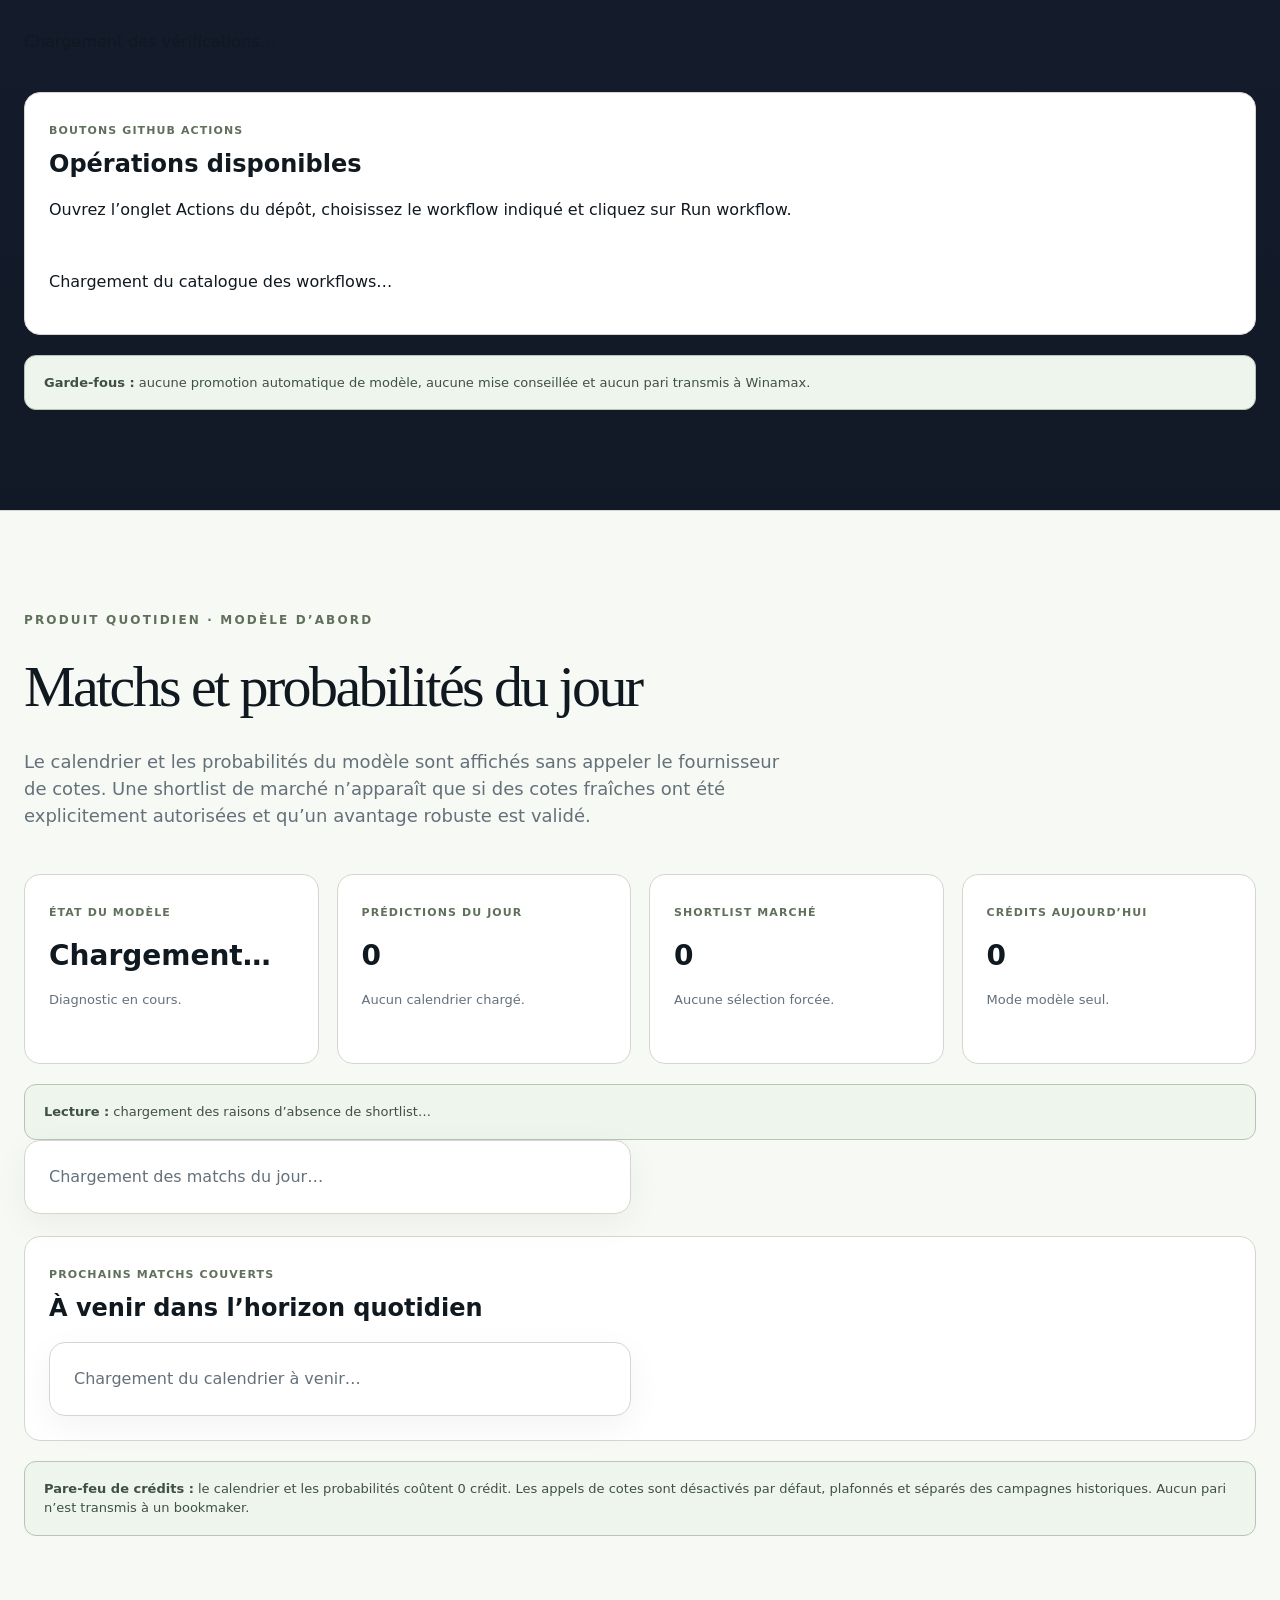
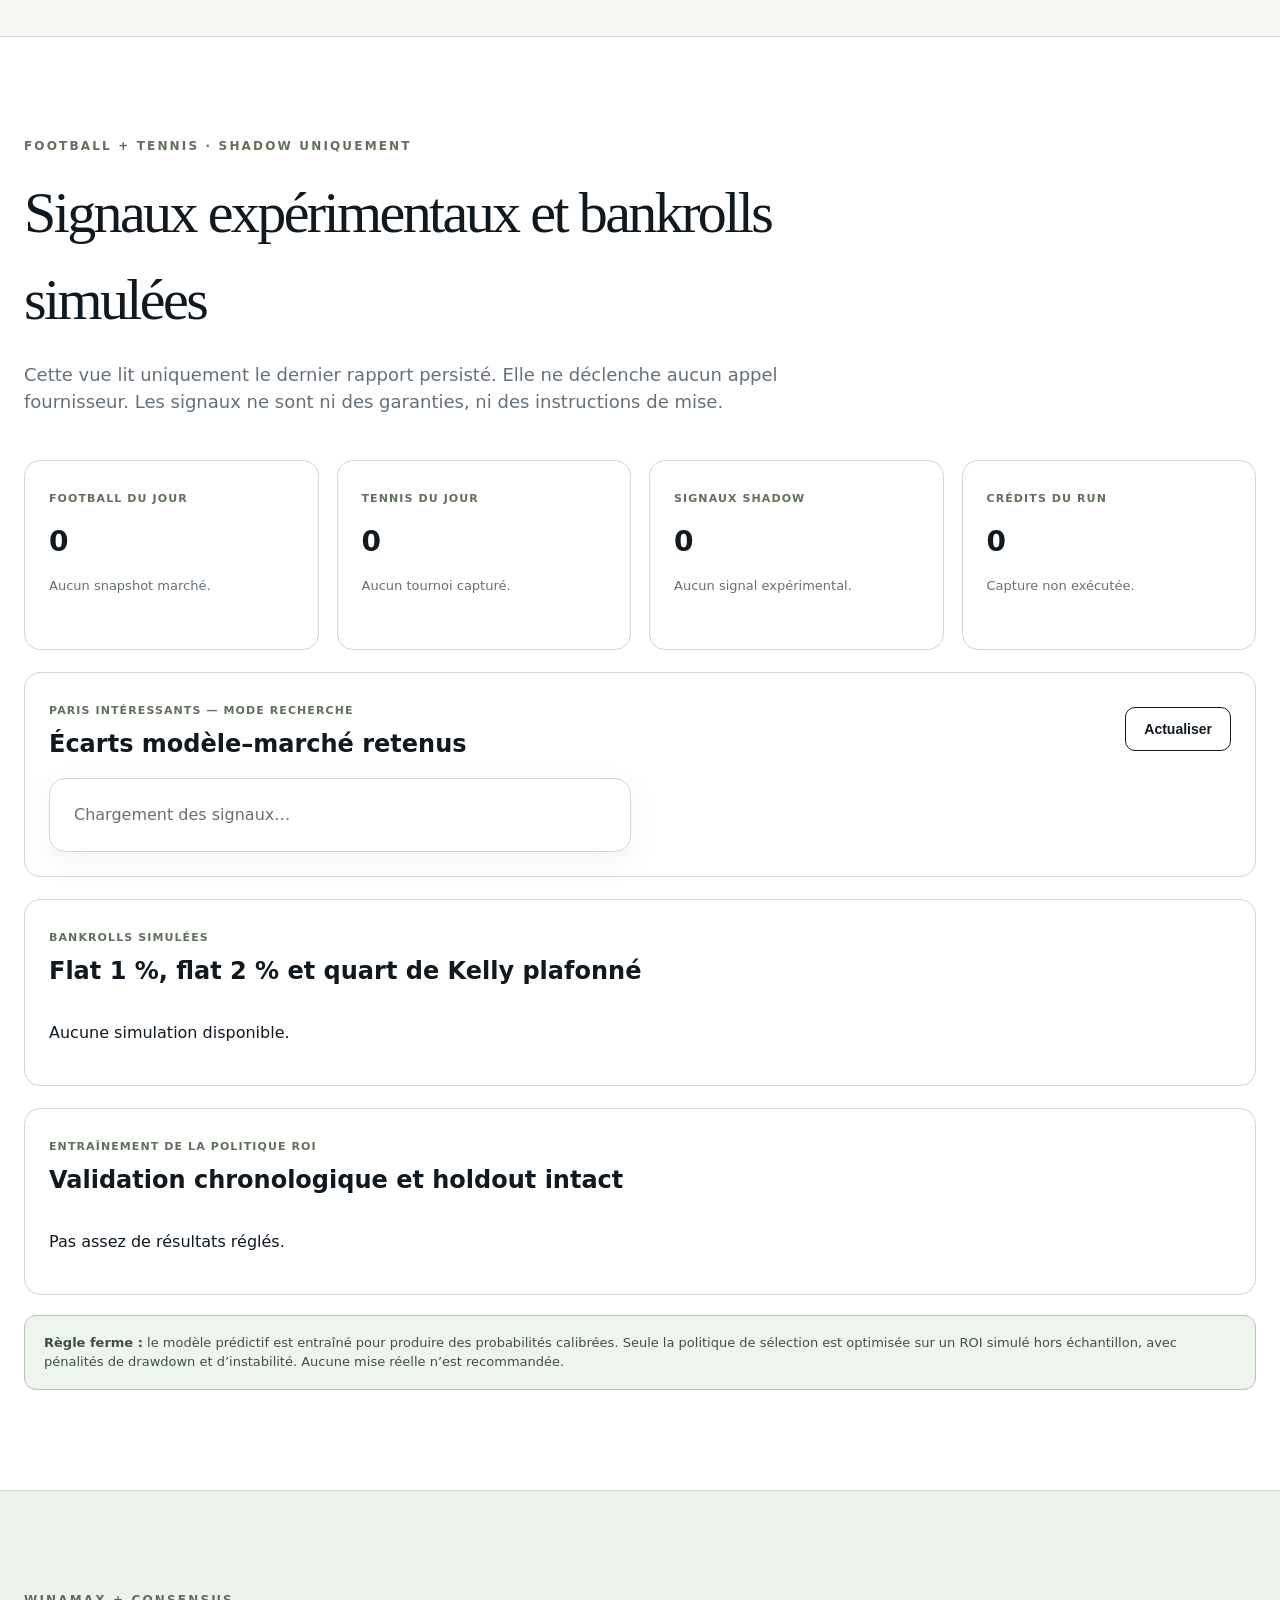
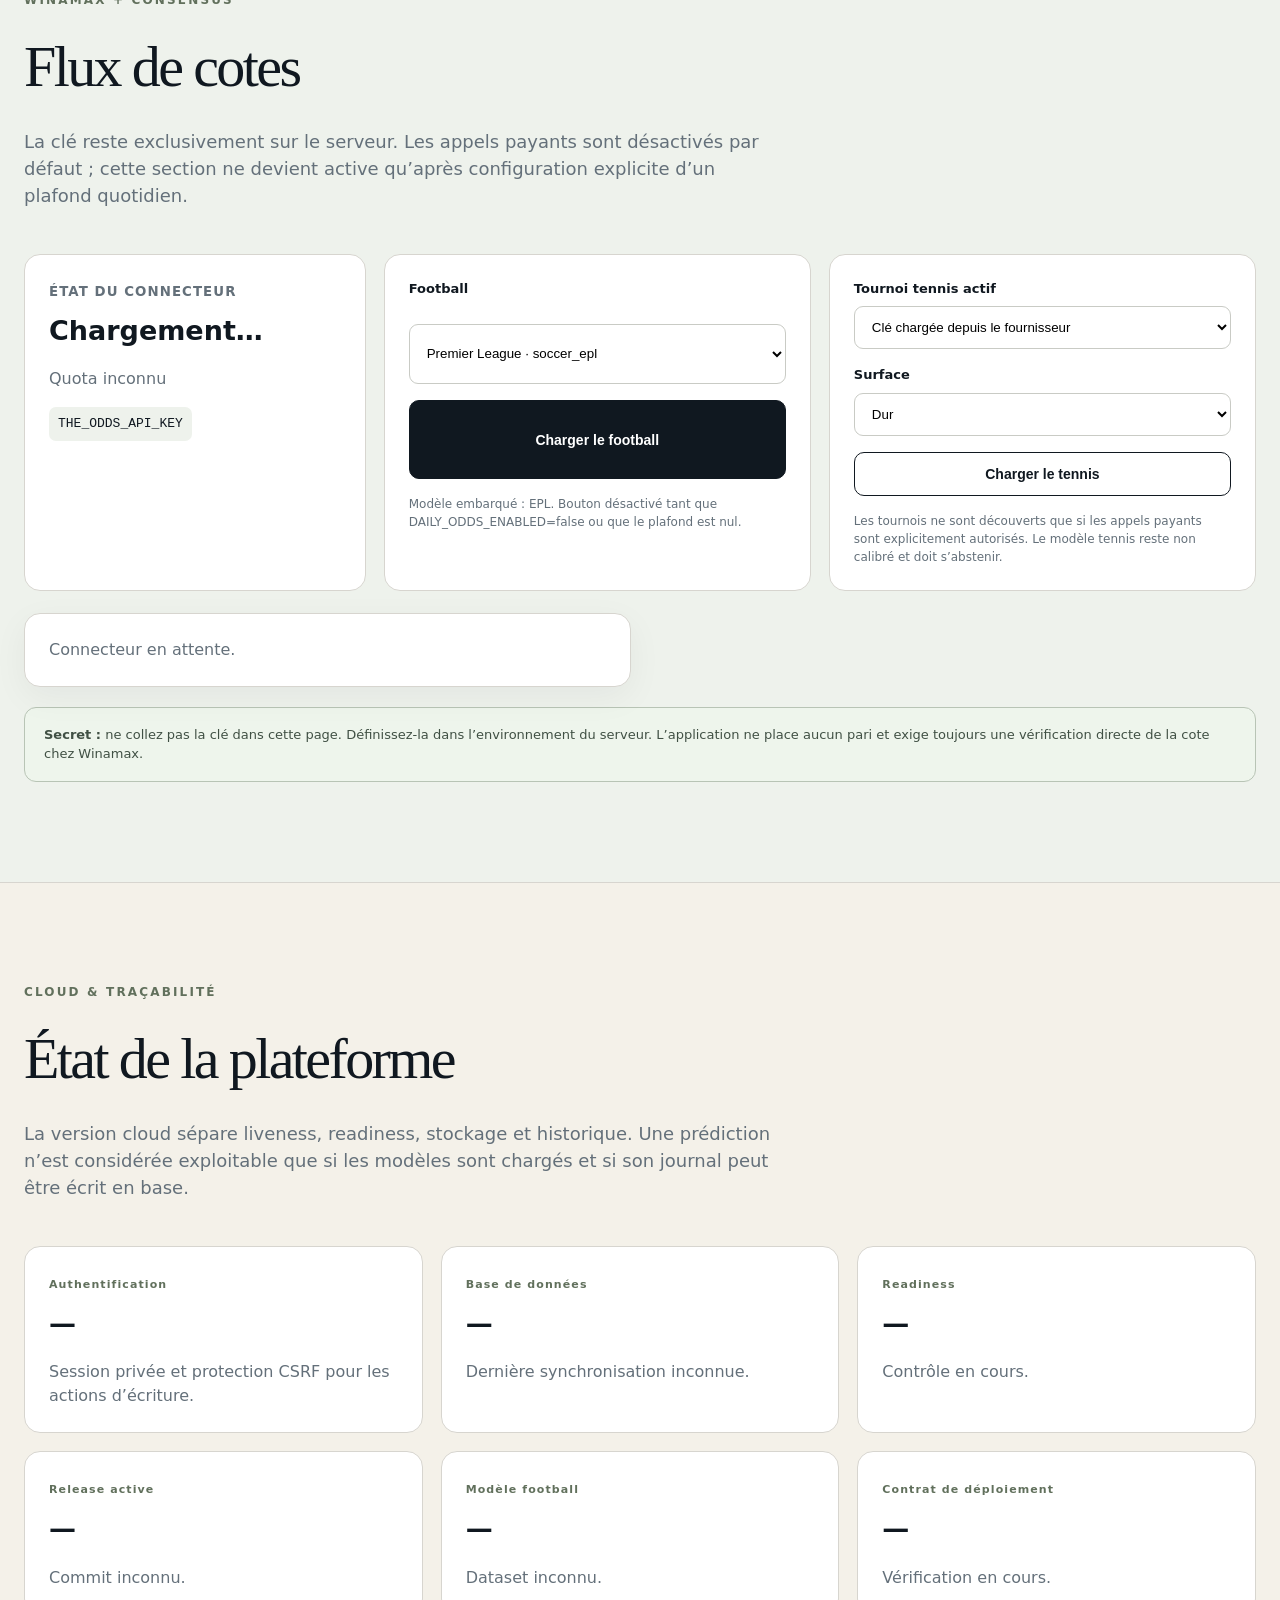
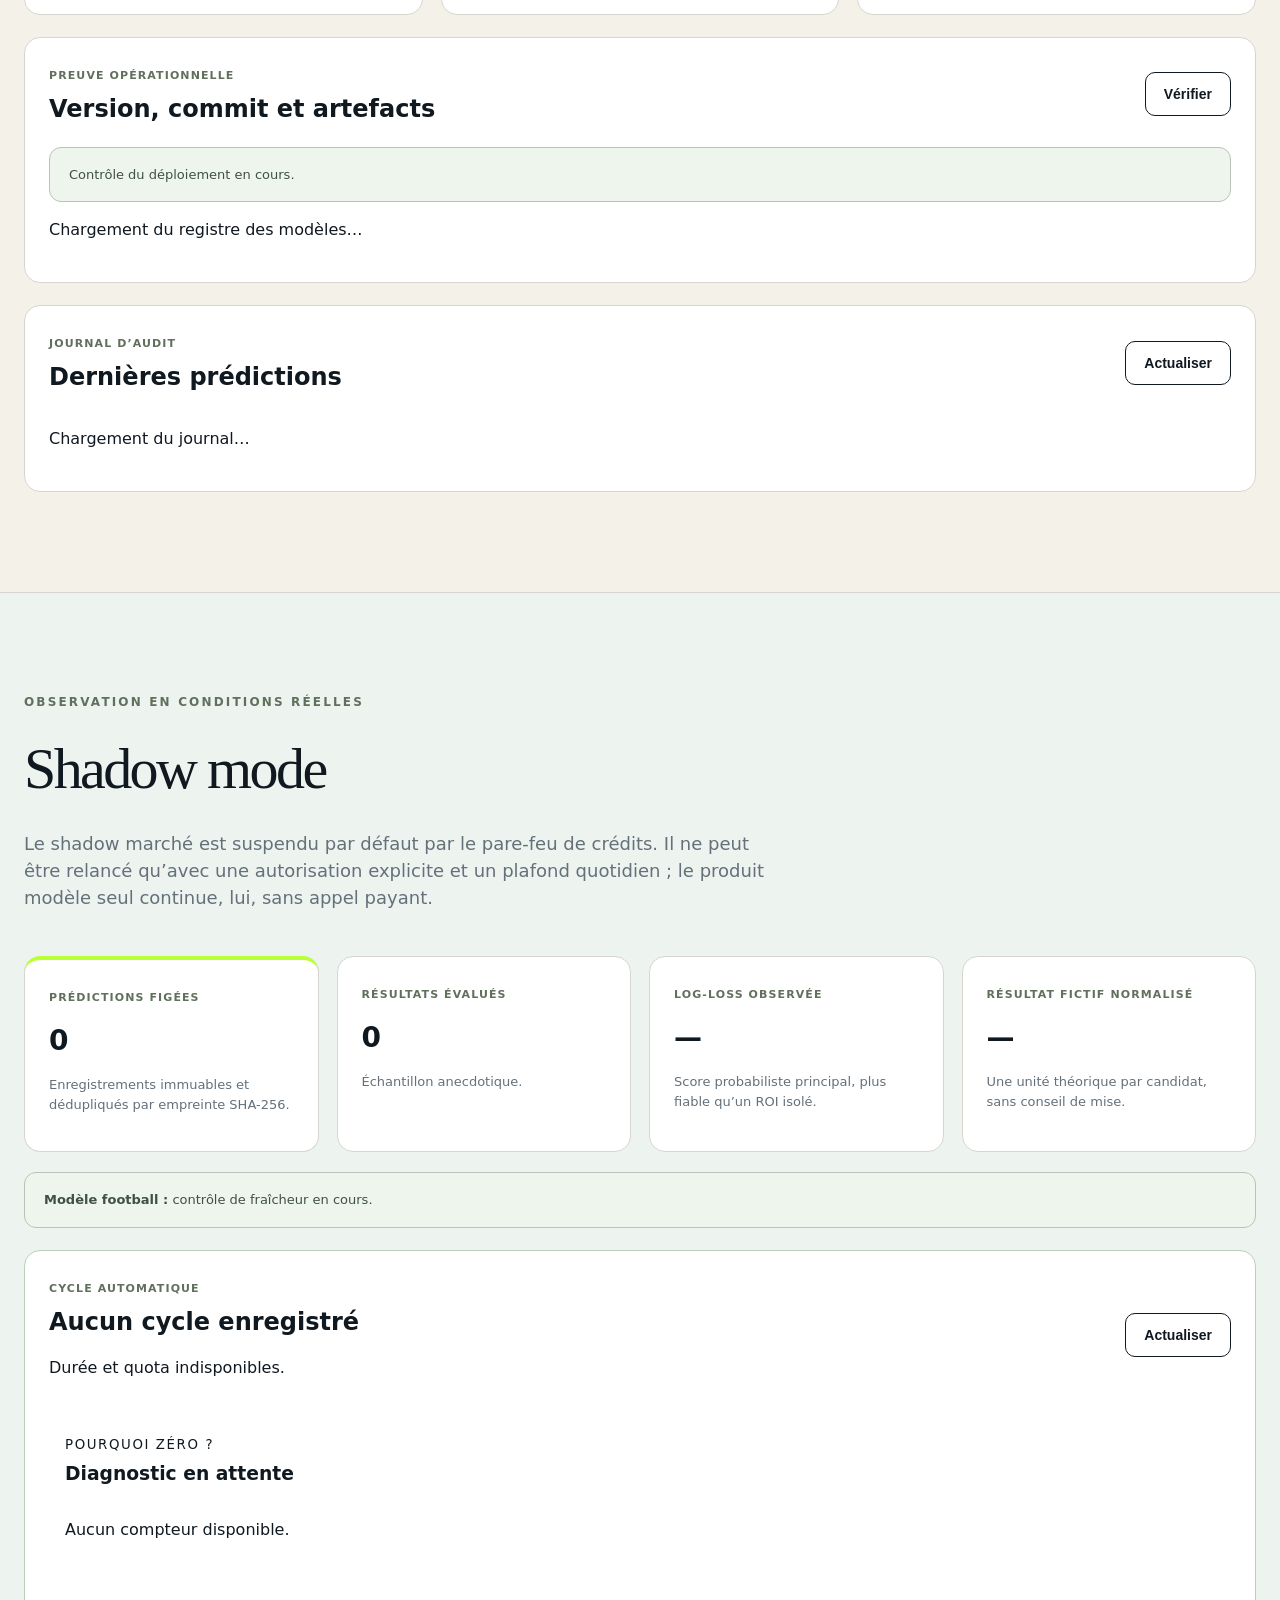
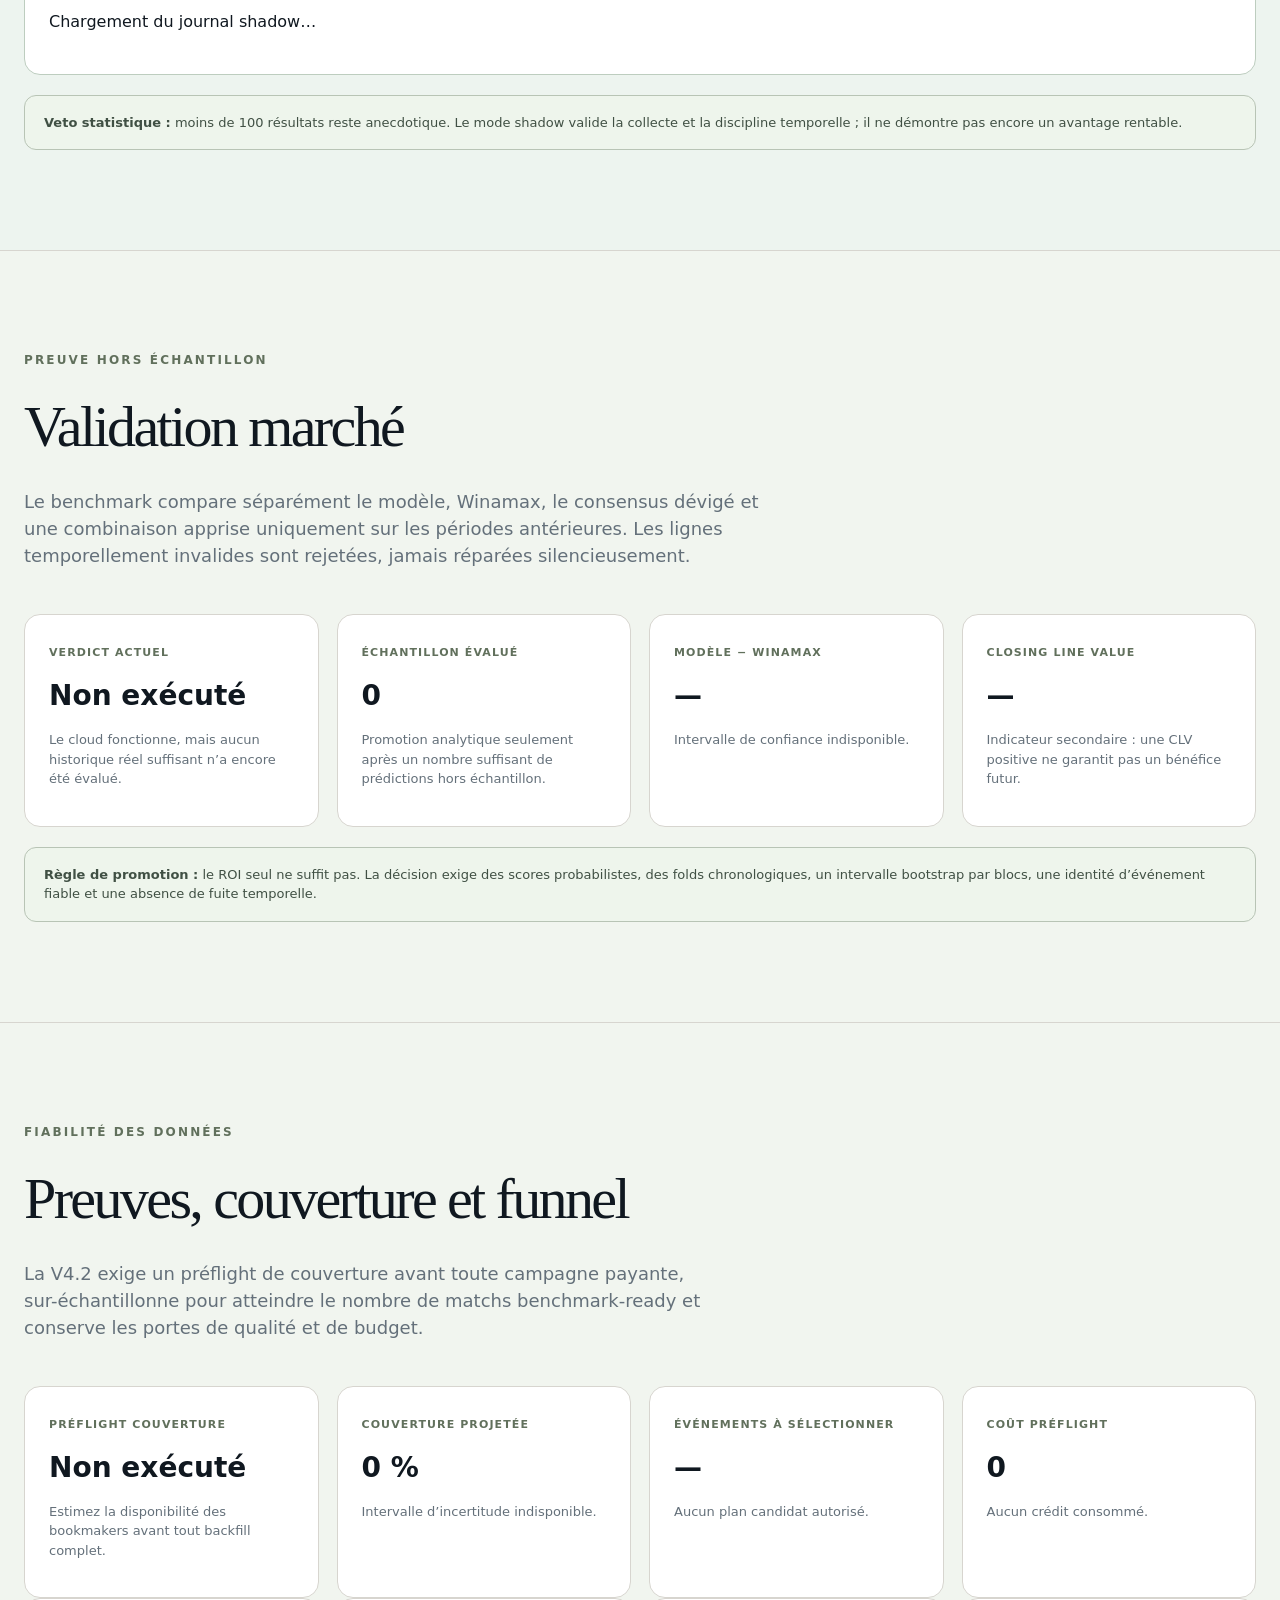
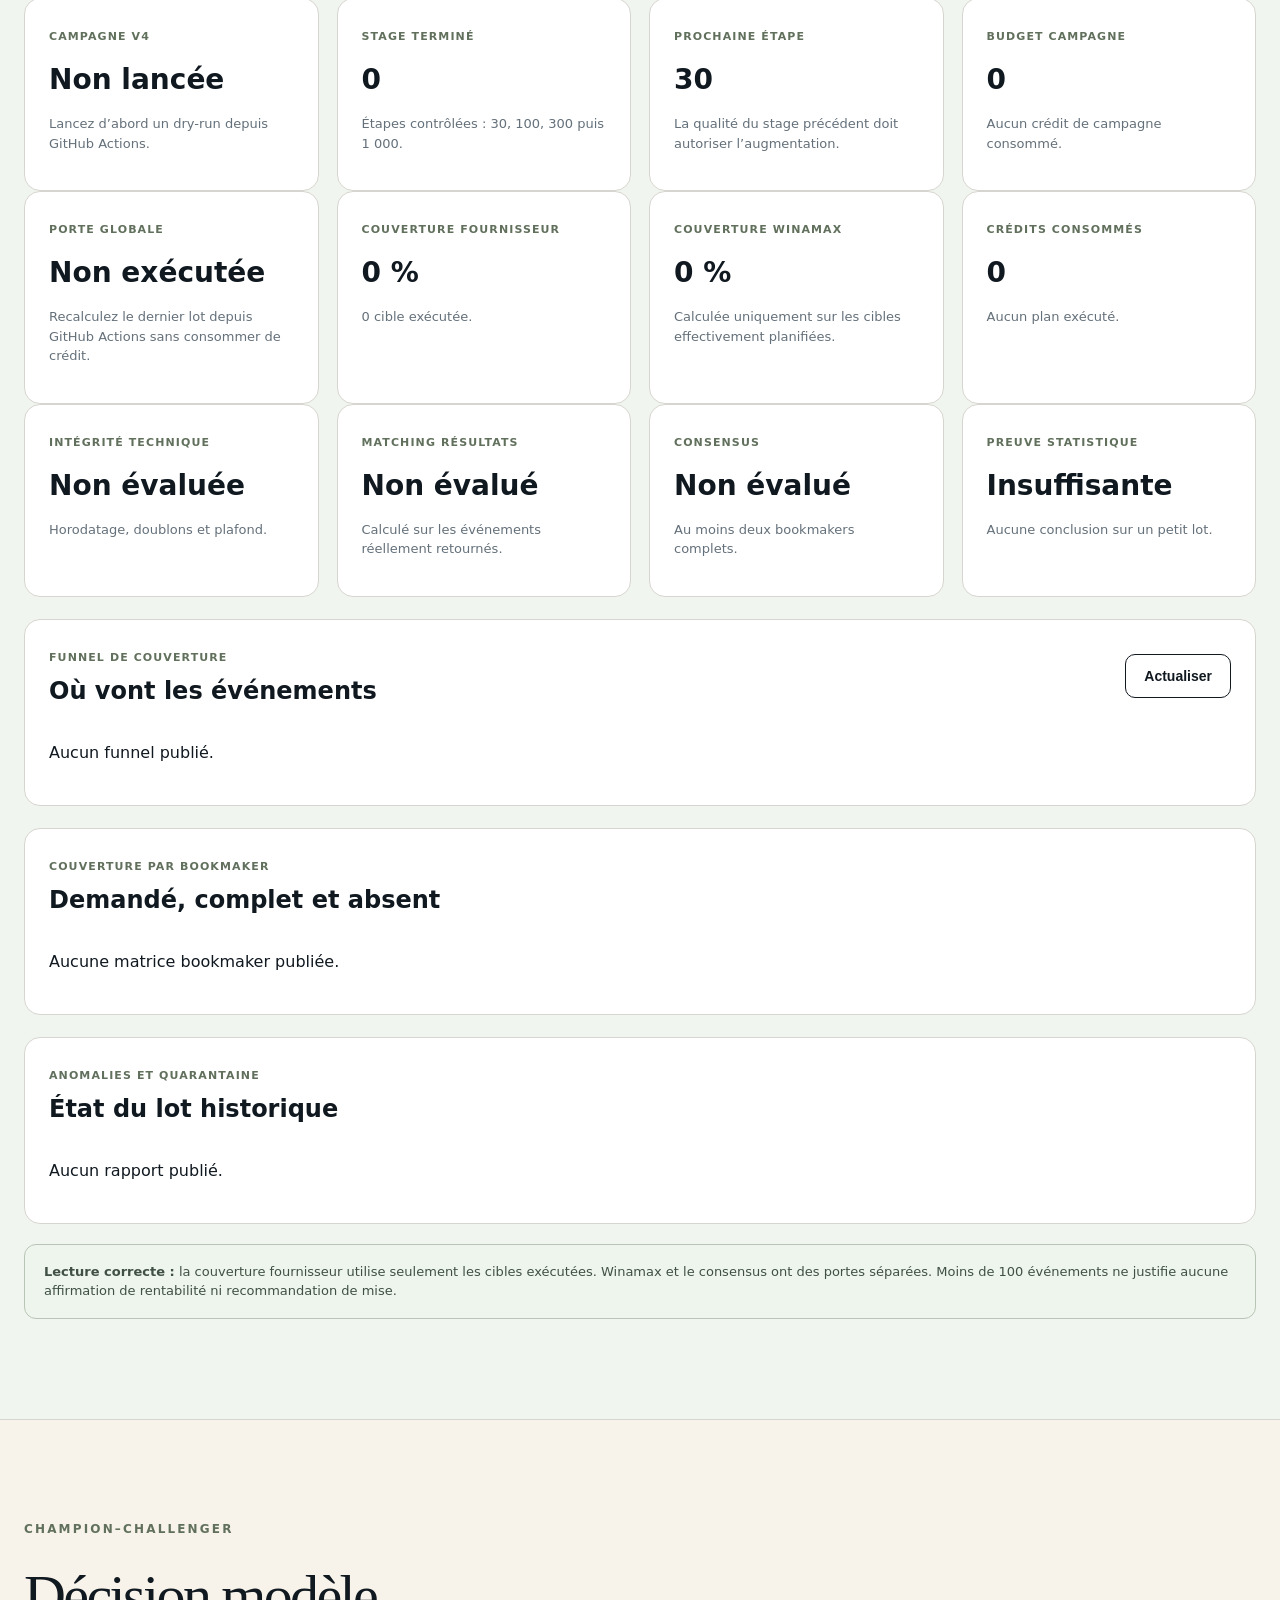
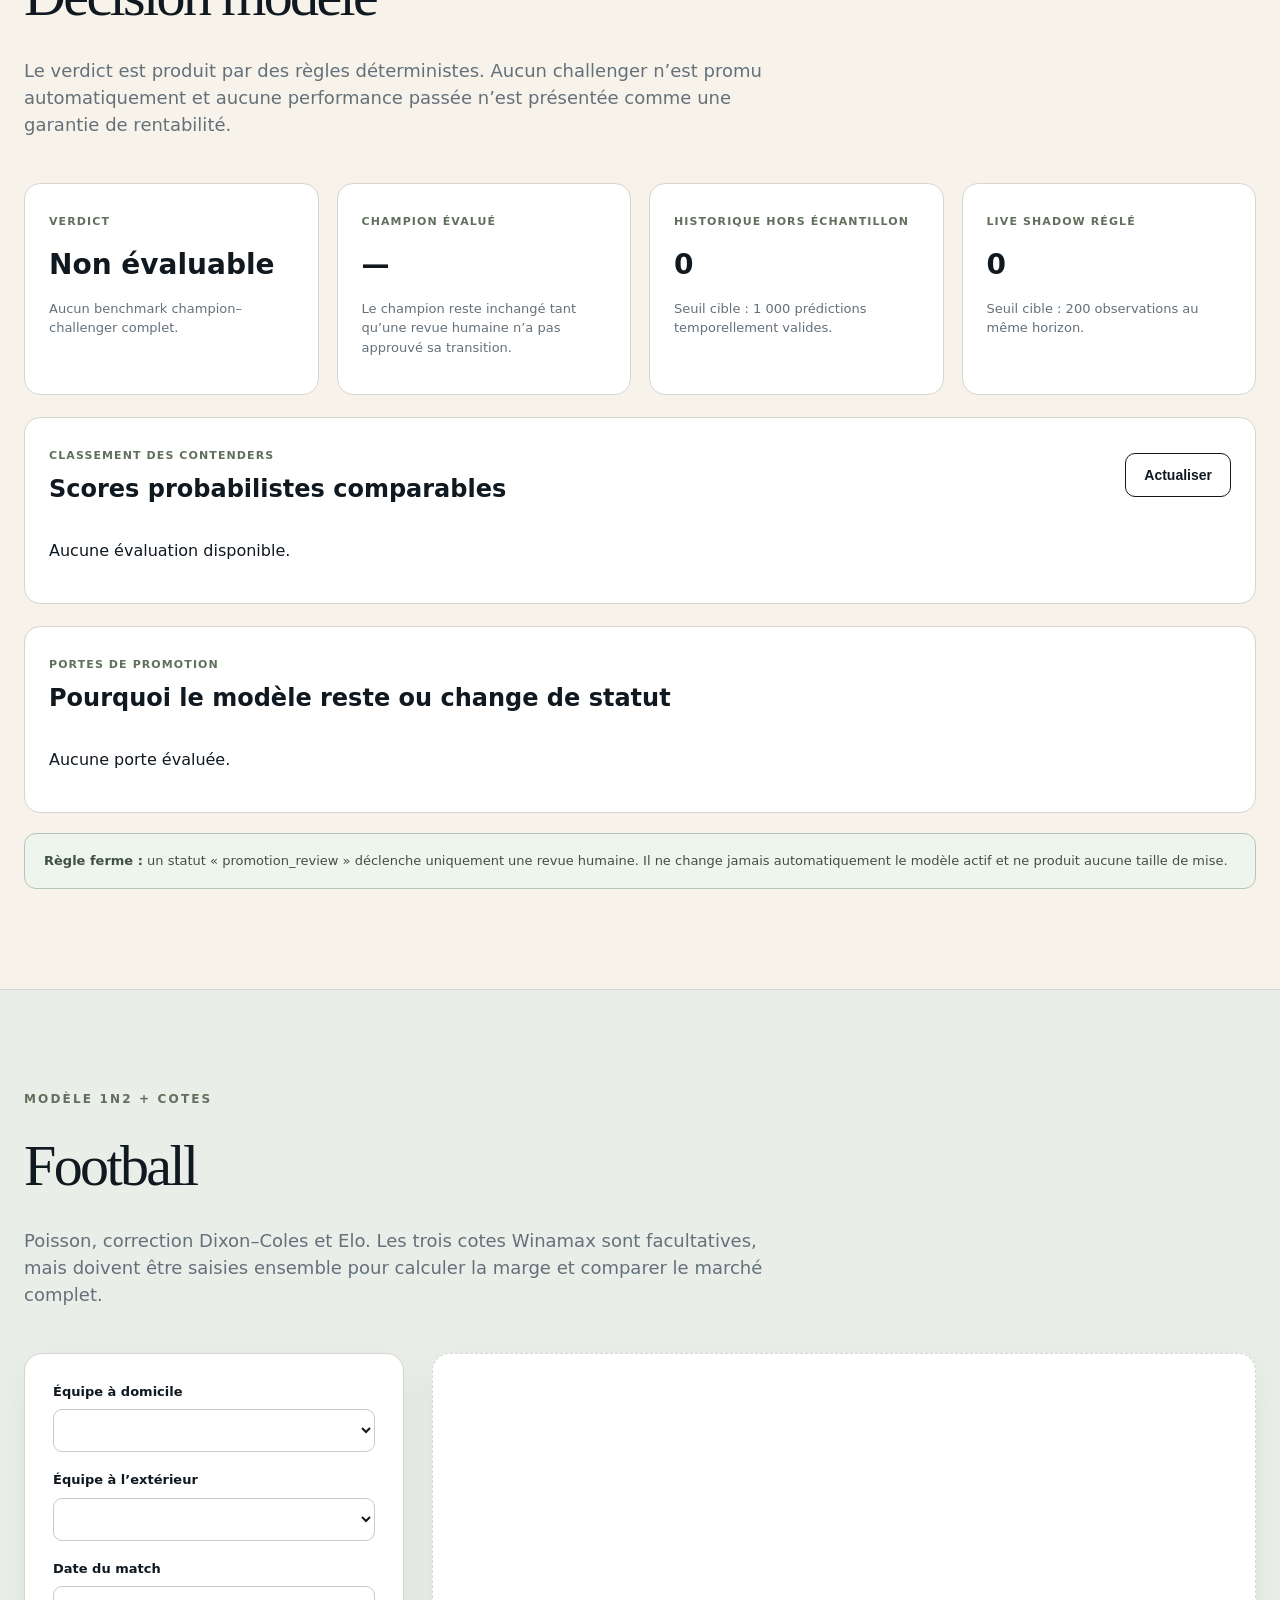
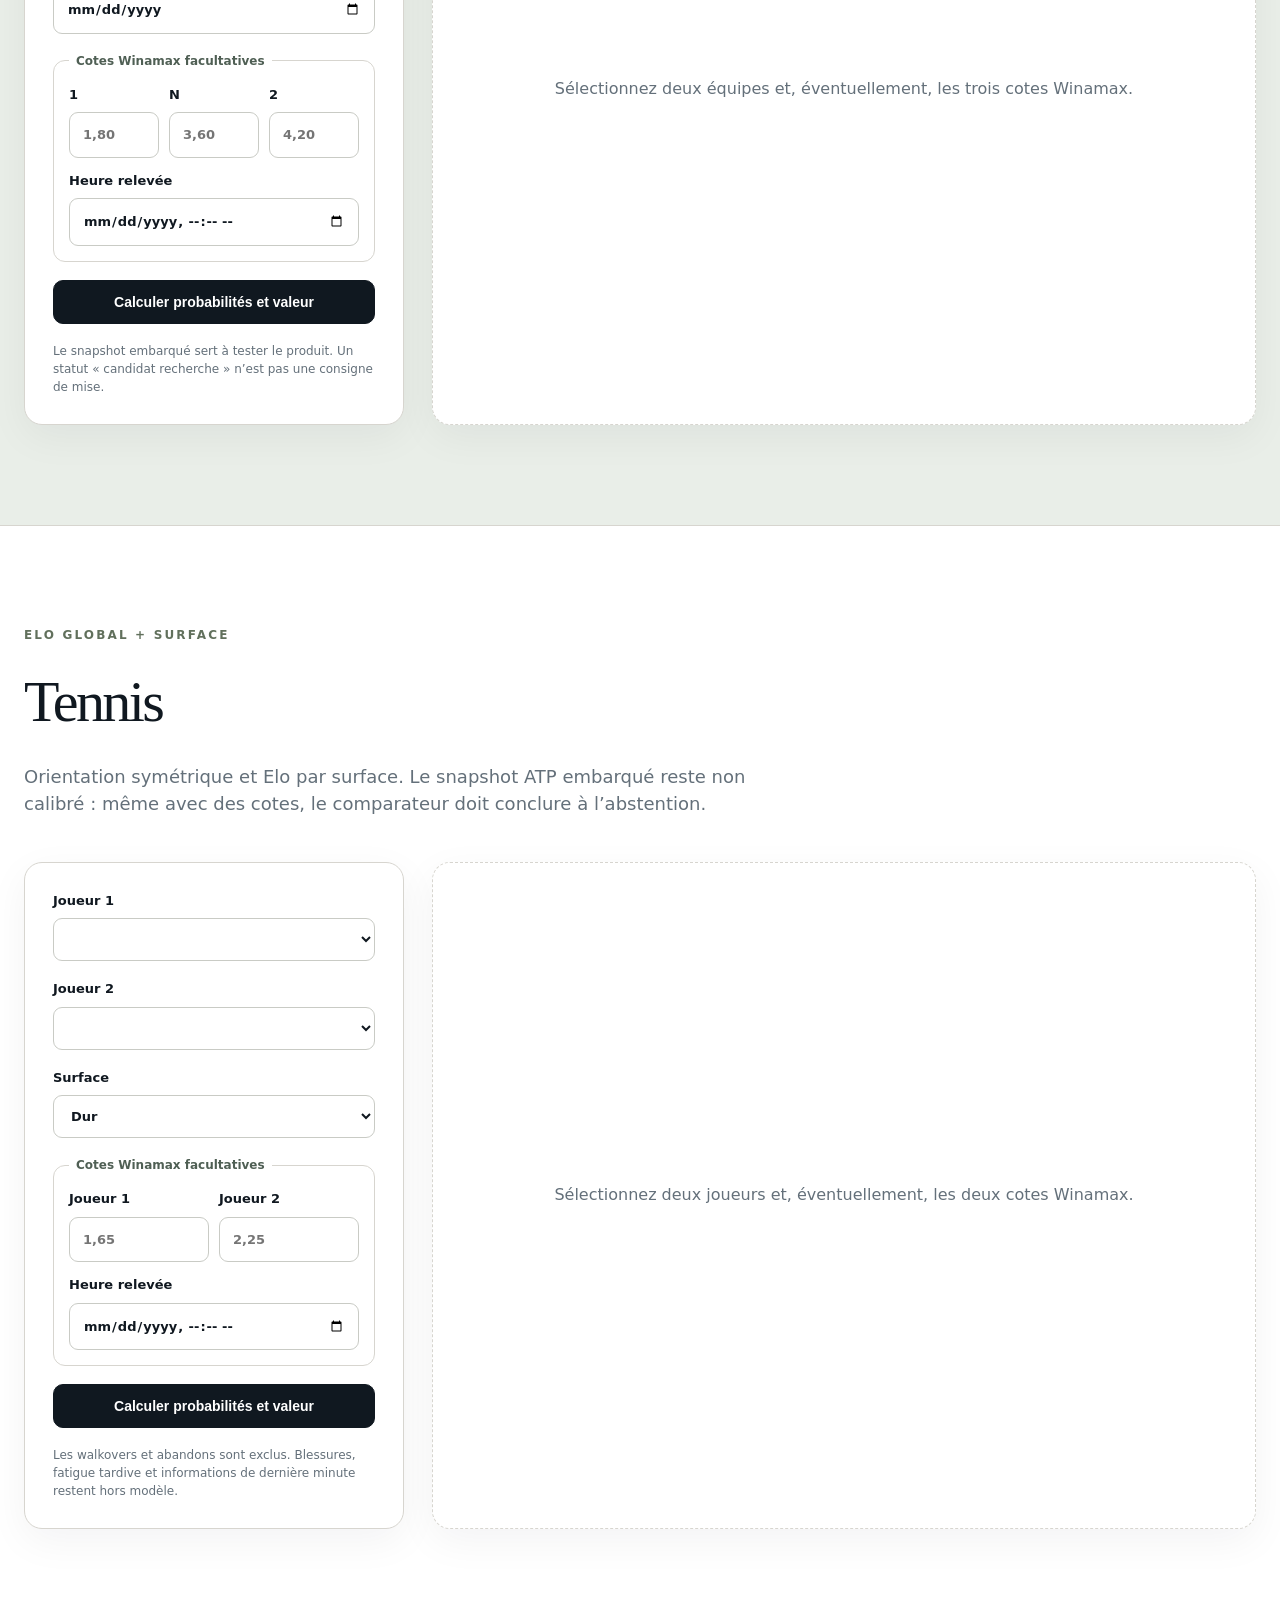
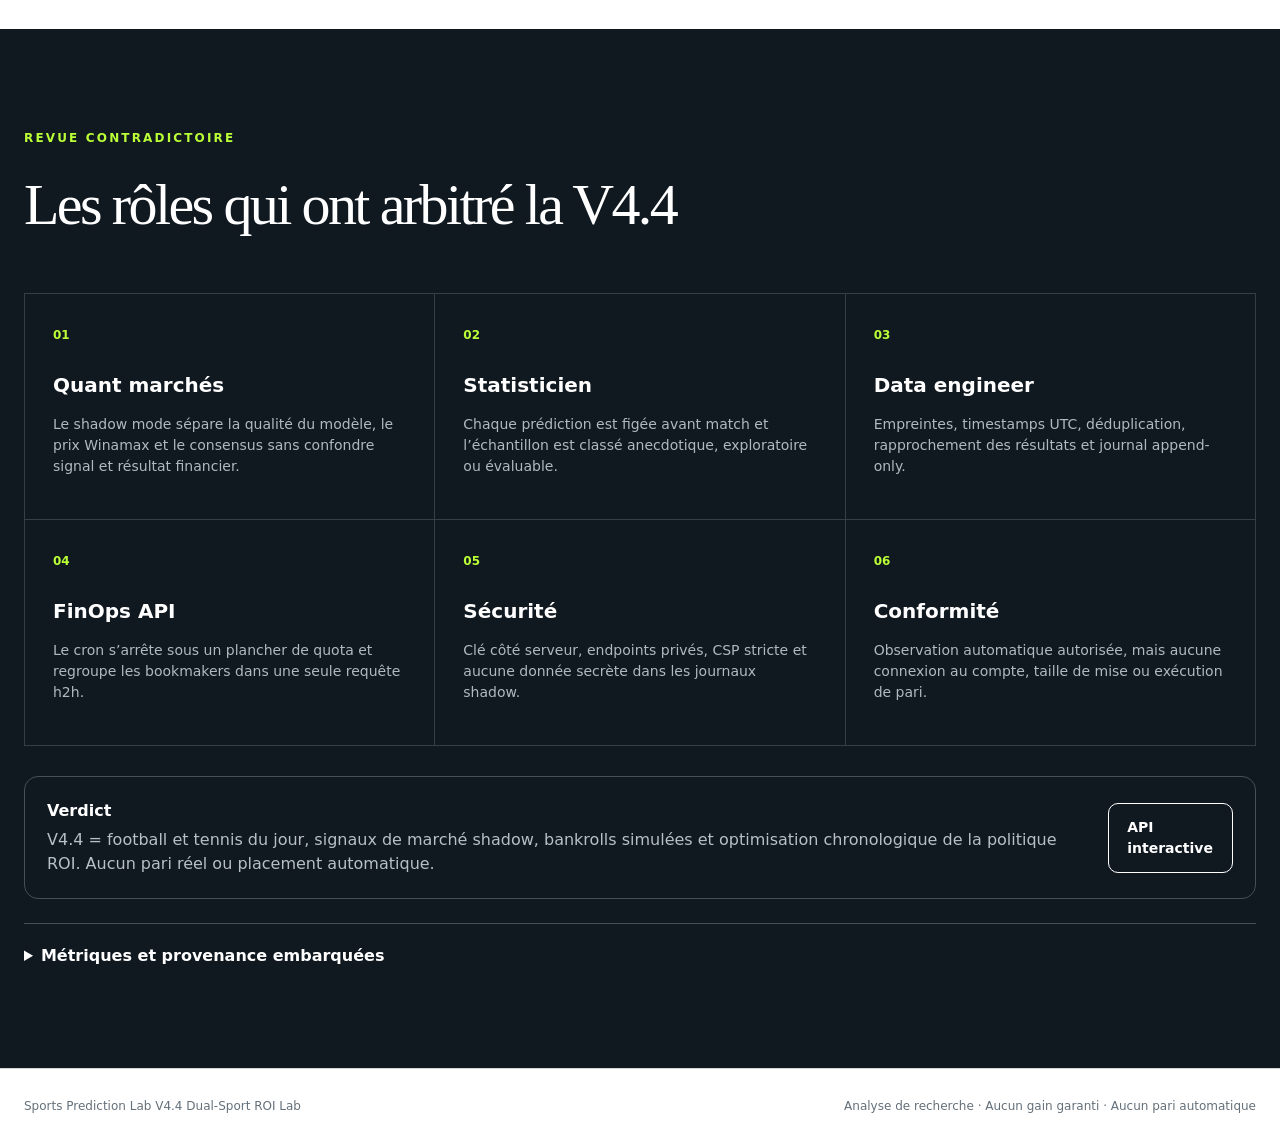
==== commit 329450c9: "RBE: commit v4.4" ====
--- a/static/index.html
+++ b/static/index.html
@@ -3,7 +3,7 @@
 <head>
   <meta charset="utf-8">
   <meta name="viewport" content="width=device-width,initial-scale=1">
-  <title>Sports Prediction Lab V4.3 Daily Product Recovery</title>
+  <title>Sports Prediction Lab V4.4 Dual-Sport ROI Lab</title>
   <meta name="description" content="Application cloud privée centrée sur les matchs et probabilités du jour, avec mode modèle sans crédit et enrichissement marché facultatif.">
   <link rel="stylesheet" href="/static/styles.css">
 </head>
@@ -11,7 +11,7 @@
   <header class="topbar">
     <a class="brand" href="#overview"><span class="logo">SP</span><span>Sports Prediction Lab</span></a>
     <nav>
-      <a href="#control">Pilotage</a><a href="#bets">Matchs du jour</a><a href="#odds-api">Flux cotes</a><a href="#cloud">Cloud</a><a href="#shadow">Shadow</a><a href="#benchmark">Benchmark</a><a href="#evidence">Preuves</a><a href="#decision">Décision</a><a href="#football">Football</a><a href="#tennis">Tennis</a><a href="#audit">Audit</a>
+      <a href="#control">Pilotage</a><a href="#bets">Matchs du jour</a><a href="#research-lab">ROI simulé</a><a href="#odds-api">Flux cotes</a><a href="#cloud">Cloud</a><a href="#shadow">Shadow</a><a href="#benchmark">Benchmark</a><a href="#evidence">Preuves</a><a href="#decision">Décision</a><a href="#football">Football</a><a href="#tennis">Tennis</a><a href="#audit">Audit</a>
     </nav>
     <div class="top-actions"><span id="health" class="pill">Connexion…</span><button id="logoutButton" class="logout-button" type="button" hidden>Déconnexion</button></div>
   </header>
@@ -19,9 +19,9 @@
   <main>
     <section id="overview" class="hero">
       <div>
-        <p class="eyebrow">VERSION 4.3 · DAILY PRODUCT RECOVERY · ZÉRO CRÉDIT PAR DÉFAUT</p>
+        <p class="eyebrow">VERSION 4.4 · FOOTBALL + TENNIS · SIGNAUX SHADOW · ROI SIMULÉ</p>
         <h1>Des probabilités sportives,<br><span>pas des certitudes vendues.</span></h1>
-        <p class="lede">Une application privée qui affiche d’abord le calendrier et les probabilités du modèle. Les cotes payantes et les campagnes historiques sont désactivées par défaut et ne peuvent plus bloquer le produit quotidien.</p>
+        <p class="lede">Une application privée qui analyse le football et le tennis du jour, affiche les probabilités, isole les signaux de marché expérimentaux et simule des bankrolls sans jamais placer de pari réel.</p>
         <div class="actions"><a class="button primary" href="#bets">Voir les matchs du jour</a><a class="button ghost" href="#audit">Voir l’audit</a></div>
       </div>
       <aside class="trust-card">
@@ -73,6 +73,29 @@
         <div id="upcomingSlate" class="daily-grid"><div class="slate-card loading-card">Chargement du calendrier à venir…</div></div>
       </div>
       <div class="policy-note"><b>Pare-feu de crédits :</b> le calendrier et les probabilités coûtent 0 crédit. Les appels de cotes sont désactivés par défaut, plafonnés et séparés des campagnes historiques. Aucun pari n’est transmis à un bookmaker.</div>
+    </section>
+
+    <section id="research-lab" class="workbench research-lab-section">
+      <div class="section-heading"><p class="eyebrow">FOOTBALL + TENNIS · SHADOW UNIQUEMENT</p><h2>Signaux expérimentaux et bankrolls simulées</h2><p>Cette vue lit uniquement le dernier rapport persisté. Elle ne déclenche aucun appel fournisseur. Les signaux ne sont ni des garanties, ni des instructions de mise.</p></div>
+      <div class="benchmark-grid">
+        <article class="benchmark-card"><small>FOOTBALL DU JOUR</small><h3 id="researchFootballCount">0</h3><p id="researchFootballDetail">Aucun snapshot marché.</p></article>
+        <article class="benchmark-card"><small>TENNIS DU JOUR</small><h3 id="researchTennisCount">0</h3><p id="researchTennisDetail">Aucun tournoi capturé.</p></article>
+        <article class="benchmark-card"><small>SIGNAUX SHADOW</small><h3 id="researchSignalCount">0</h3><p id="researchSignalDetail">Aucun signal expérimental.</p></article>
+        <article class="benchmark-card"><small>CRÉDITS DU RUN</small><h3 id="researchCredits">0</h3><p id="researchRunDetail">Capture non exécutée.</p></article>
+      </div>
+      <div class="history-panel">
+        <div class="history-heading"><div><small>PARIS INTÉRESSANTS — MODE RECHERCHE</small><h3>Écarts modèle–marché retenus</h3></div><button id="refreshResearchLab" class="button ghost" type="button">Actualiser</button></div>
+        <div id="researchSignals" class="daily-grid"><div class="slate-card loading-card">Chargement des signaux…</div></div>
+      </div>
+      <div class="history-panel">
+        <div class="history-heading"><div><small>BANKROLLS SIMULÉES</small><h3>Flat 1 %, flat 2 % et quart de Kelly plafonné</h3></div></div>
+        <div id="researchBankrolls" class="table-scroll"><p>Aucune simulation disponible.</p></div>
+      </div>
+      <div class="history-panel">
+        <div class="history-heading"><div><small>ENTRAÎNEMENT DE LA POLITIQUE ROI</small><h3>Validation chronologique et holdout intact</h3></div></div>
+        <div id="researchTraining" class="gate-grid"><p>Pas assez de résultats réglés.</p></div>
+      </div>
+      <div class="policy-note"><b>Règle ferme :</b> le modèle prédictif est entraîné pour produire des probabilités calibrées. Seule la politique de sélection est optimisée sur un ROI simulé hors échantillon, avec pénalités de drawdown et d’instabilité. Aucune mise réelle n’est recommandée.</div>
     </section>
 
     <section id="odds-api" class="workbench odds-api-section">
@@ -249,7 +272,7 @@
     </section>
 
     <section id="audit" class="audit-section">
-      <div class="section-heading"><p class="eyebrow">REVUE CONTRADICTOIRE</p><h2>Les rôles qui ont arbitré la V3.7</h2></div>
+      <div class="section-heading"><p class="eyebrow">REVUE CONTRADICTOIRE</p><h2>Les rôles qui ont arbitré la V4.4</h2></div>
       <div class="role-grid">
         <article><span>01</span><h3>Quant marchés</h3><p>Le shadow mode sépare la qualité du modèle, le prix Winamax et le consensus sans confondre signal et résultat financier.</p></article>
         <article><span>02</span><h3>Statisticien</h3><p>Chaque prédiction est figée avant match et l’échantillon est classé anecdotique, exploratoire ou évaluable.</p></article>
@@ -259,15 +282,15 @@
         <article><span>06</span><h3>Conformité</h3><p>Observation automatique autorisée, mais aucune connexion au compte, taille de mise ou exécution de pari.</p></article>
       </div>
       <div class="audit-callout">
-        <div><b>Verdict</b><p>V3.7 = les opérations courantes sont déclenchées depuis GitHub Actions, vérifiées sur Railway et résumées par des actions compréhensibles. Les règles statistiques de la V3.6 restent inchangées.</p></div>
+        <div><b>Verdict</b><p>V4.4 = football et tennis du jour, signaux de marché shadow, bankrolls simulées et optimisation chronologique de la politique ROI. Aucun pari réel ou placement automatique.</p></div>
         <a class="button ghost" href="/docs" target="_blank" rel="noreferrer">API interactive</a>
       </div>
       <details><summary>Métriques et provenance embarquées</summary><pre id="metrics">Chargement…</pre></details>
     </section>
   </main>
 
-  <footer><span>Sports Prediction Lab V4.3 Daily Product Recovery</span><span>Analyse de recherche · Aucun gain garanti · Aucun pari automatique</span></footer>
+  <footer><span>Sports Prediction Lab V4.4 Dual-Sport ROI Lab</span><span>Analyse de recherche · Aucun gain garanti · Aucun pari automatique</span></footer>
   <div id="toast" role="status" aria-live="polite"></div>
-  <script src="/static/app.js?v=4.3.0"></script>
+  <script src="/static/app.js?v=4.4.0"></script>
 </body>
 </html>
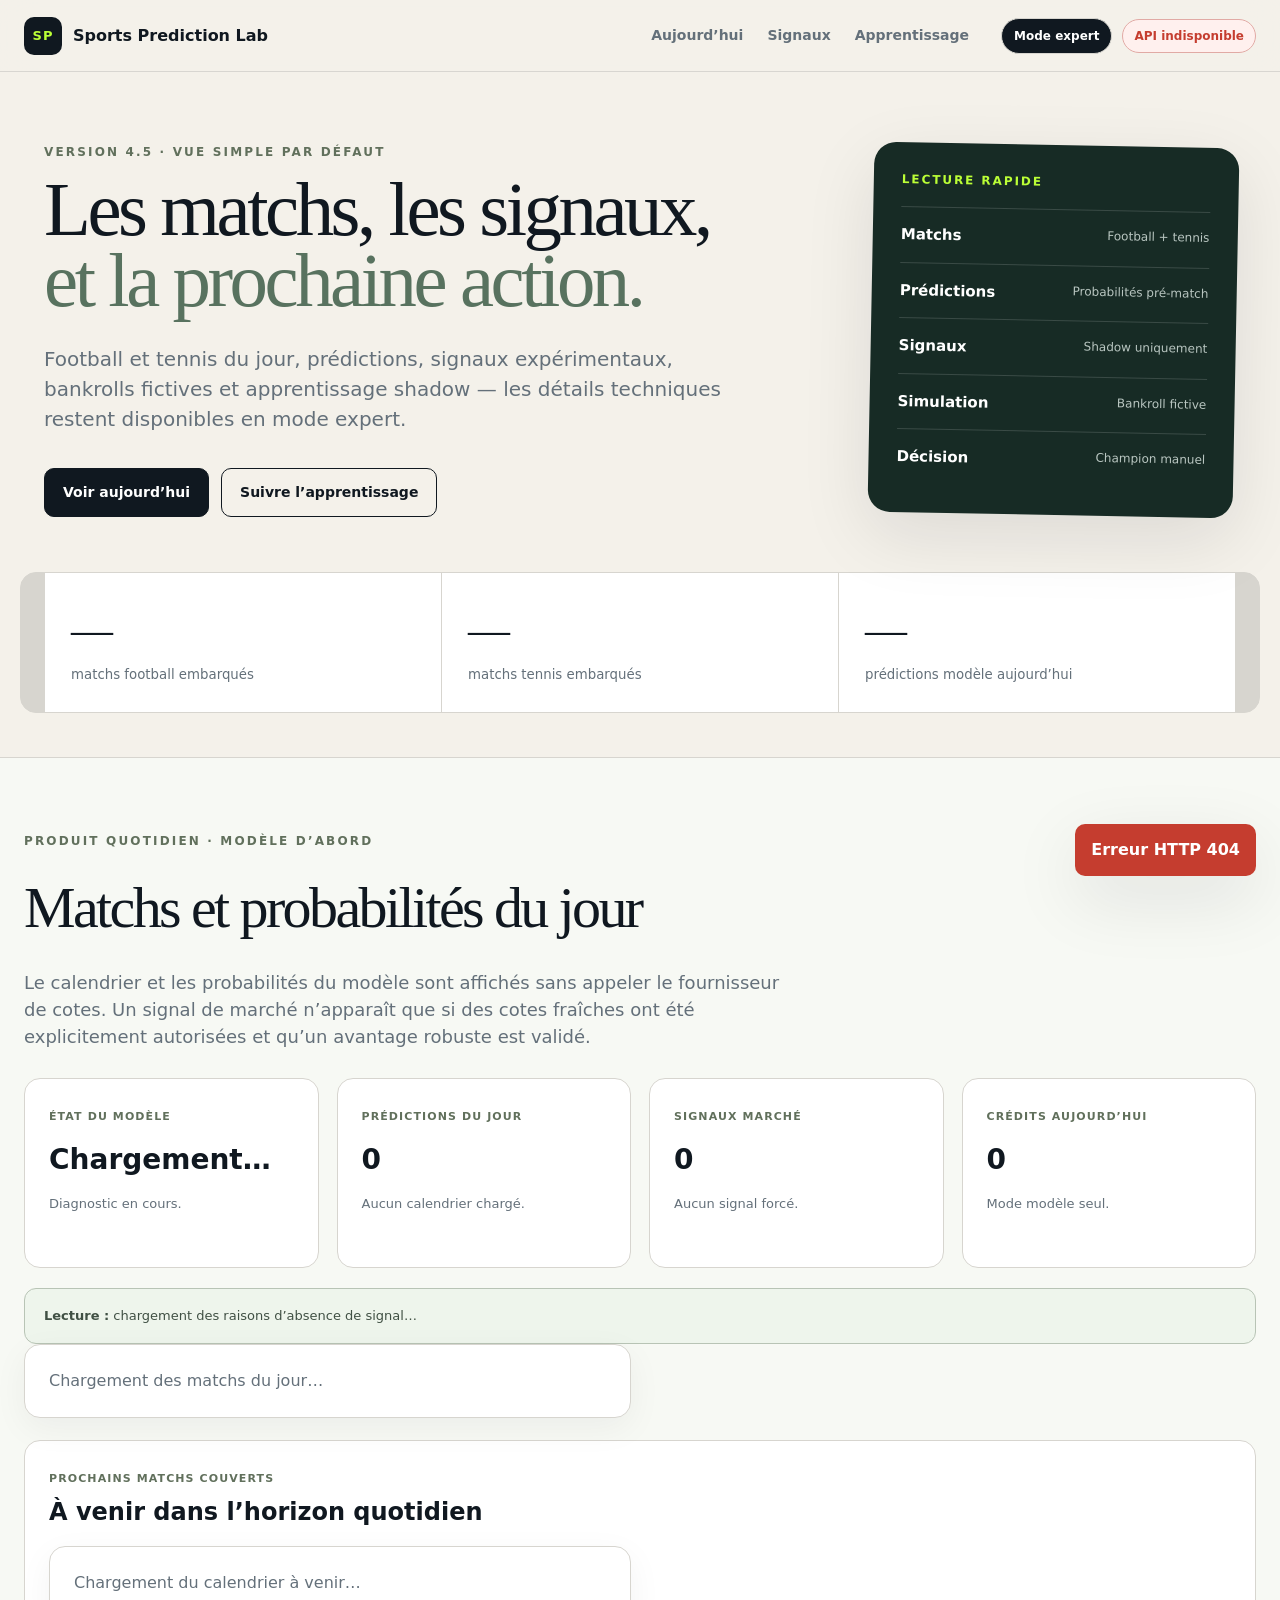
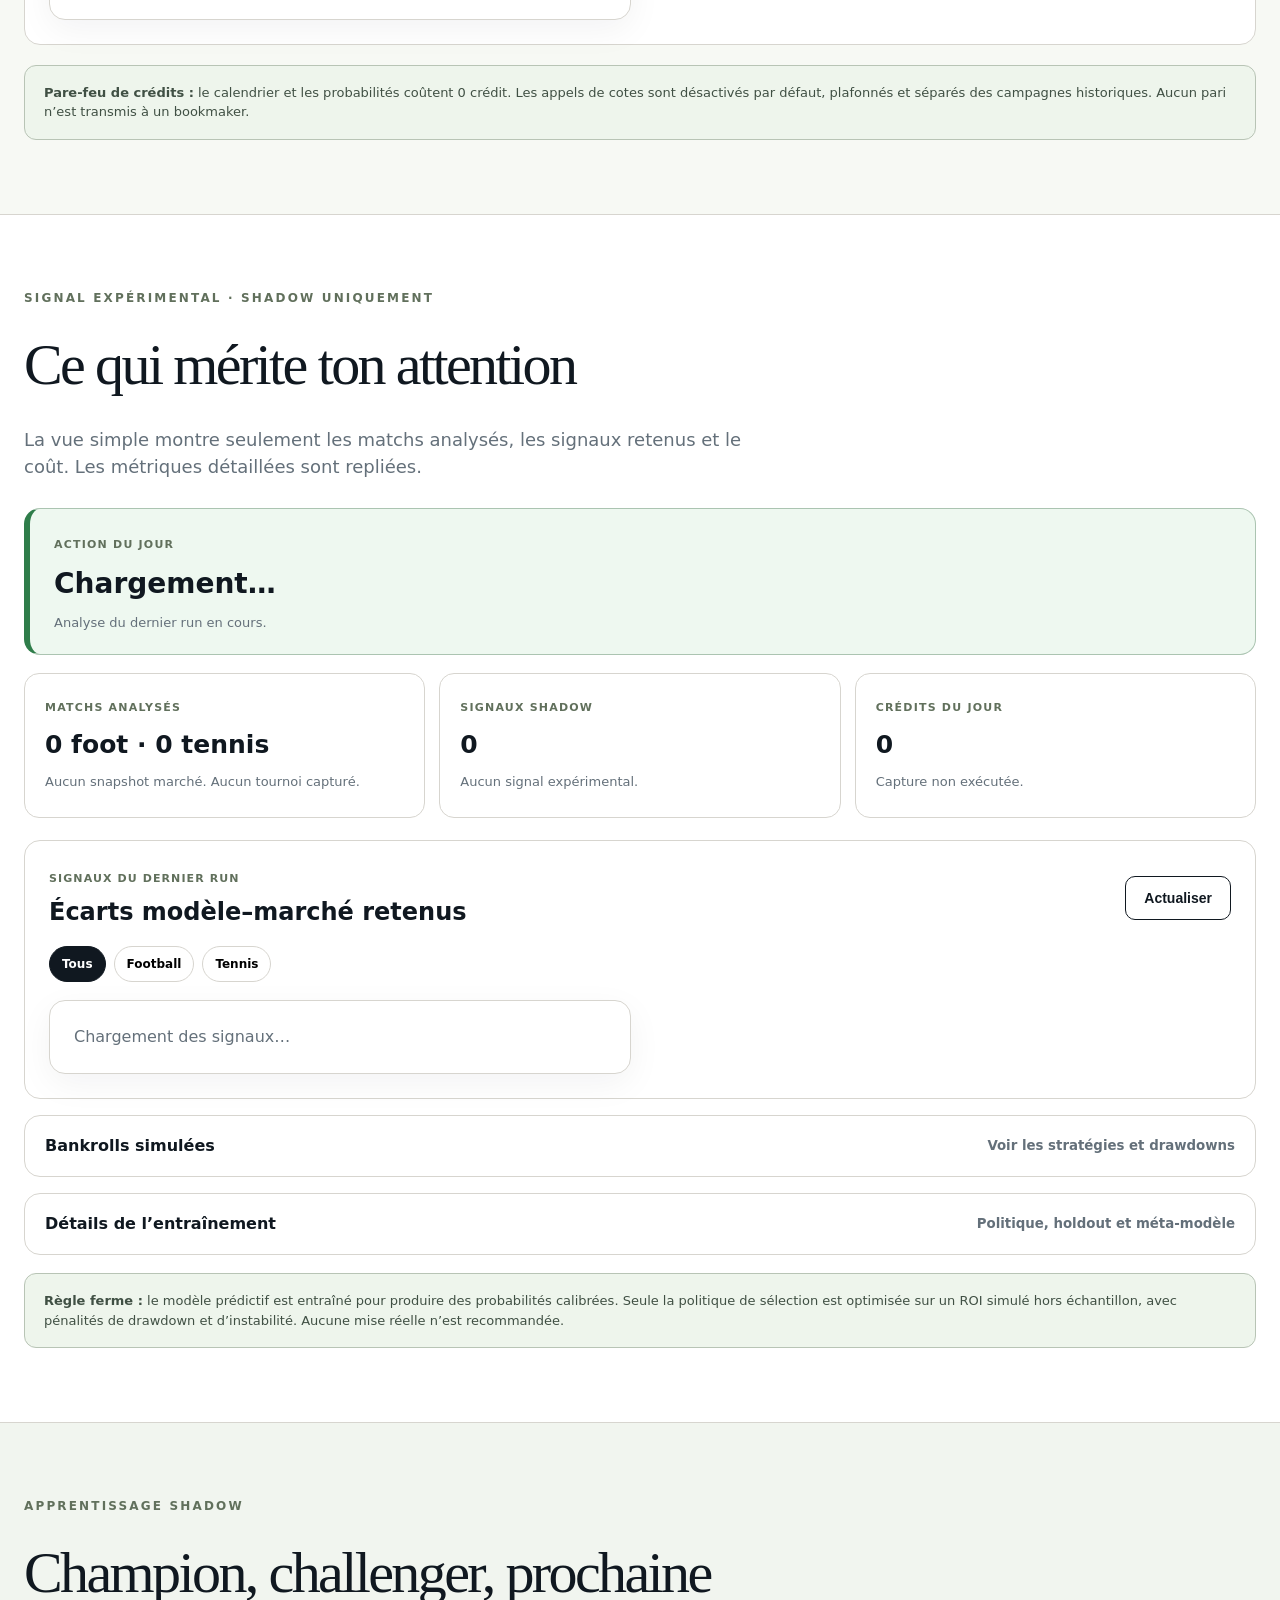
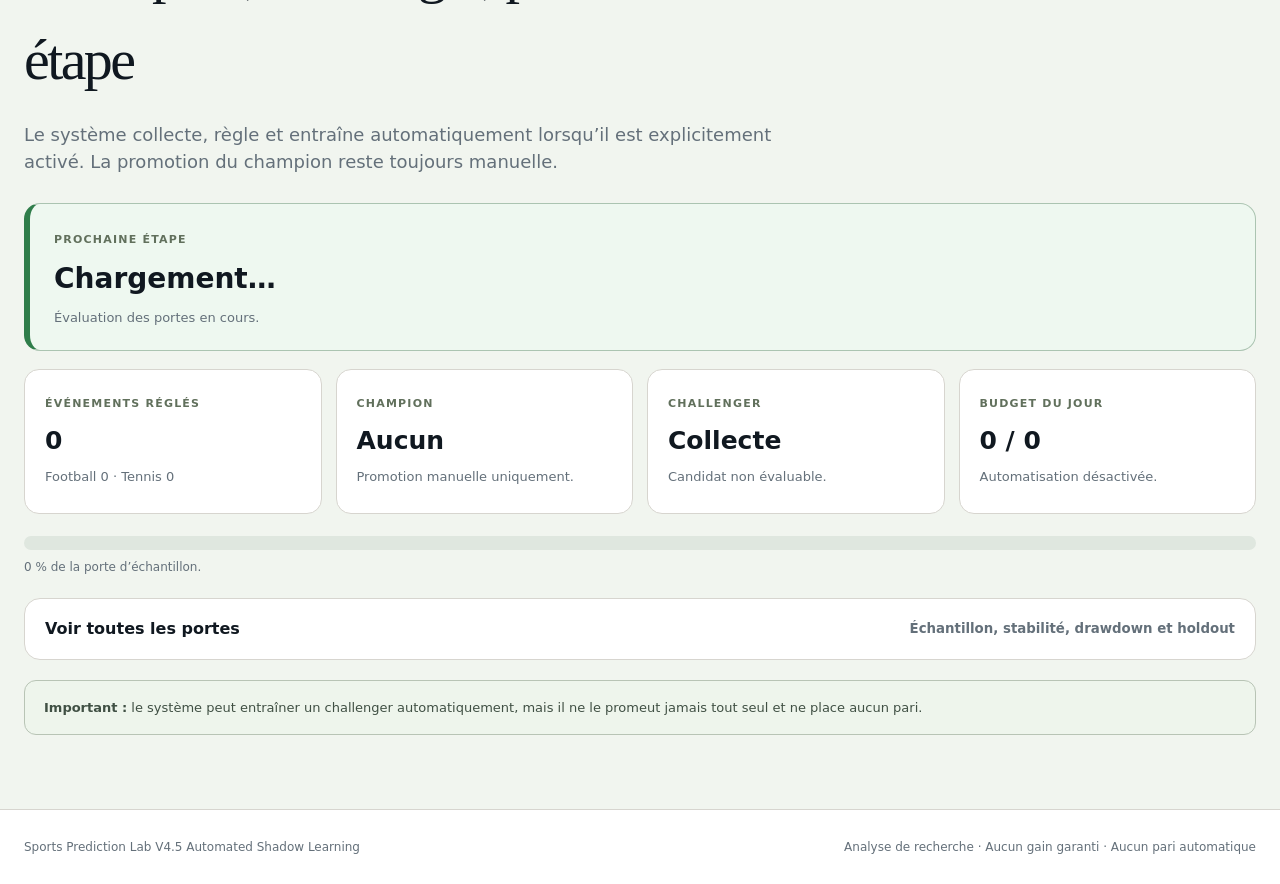
==== commit 9a5faa8f: "RBE: commit v4.5" ====
--- a/static/index.html
+++ b/static/index.html
@@ -3,48 +3,49 @@
 <head>
   <meta charset="utf-8">
   <meta name="viewport" content="width=device-width,initial-scale=1">
-  <title>Sports Prediction Lab V4.4 Dual-Sport ROI Lab</title>
+  <title>Sports Prediction Lab V4.5 Simple Shadow Learning</title>
   <meta name="description" content="Application cloud privée centrée sur les matchs et probabilités du jour, avec mode modèle sans crédit et enrichissement marché facultatif.">
   <link rel="stylesheet" href="/static/styles.css">
 </head>
-<body>
+<body class="simple-mode">
   <header class="topbar">
     <a class="brand" href="#overview"><span class="logo">SP</span><span>Sports Prediction Lab</span></a>
-    <nav>
-      <a href="#control">Pilotage</a><a href="#bets">Matchs du jour</a><a href="#research-lab">ROI simulé</a><a href="#odds-api">Flux cotes</a><a href="#cloud">Cloud</a><a href="#shadow">Shadow</a><a href="#benchmark">Benchmark</a><a href="#evidence">Preuves</a><a href="#decision">Décision</a><a href="#football">Football</a><a href="#tennis">Tennis</a><a href="#audit">Audit</a>
+    <nav aria-label="Navigation principale">
+      <a href="#bets">Aujourd’hui</a><a href="#research-lab">Signaux</a><a href="#learning">Apprentissage</a>
+      <span class="expert-nav"><a href="#control">Pilotage</a><a href="#odds-api">Cotes</a><a href="#cloud">Cloud</a><a href="#audit">Audit</a></span>
     </nav>
-    <div class="top-actions"><span id="health" class="pill">Connexion…</span><button id="logoutButton" class="logout-button" type="button" hidden>Déconnexion</button></div>
+    <div class="top-actions"><button id="interfaceMode" class="mode-button" type="button" aria-pressed="false">Mode expert</button><span id="health" class="pill">Connexion…</span><button id="logoutButton" class="logout-button" type="button" hidden>Déconnexion</button></div>
   </header>
 
   <main>
-    <section id="overview" class="hero">
+    <section id="overview" class="hero" data-view="primary">
       <div>
-        <p class="eyebrow">VERSION 4.4 · FOOTBALL + TENNIS · SIGNAUX SHADOW · ROI SIMULÉ</p>
-        <h1>Des probabilités sportives,<br><span>pas des certitudes vendues.</span></h1>
-        <p class="lede">Une application privée qui analyse le football et le tennis du jour, affiche les probabilités, isole les signaux de marché expérimentaux et simule des bankrolls sans jamais placer de pari réel.</p>
-        <div class="actions"><a class="button primary" href="#bets">Voir les matchs du jour</a><a class="button ghost" href="#audit">Voir l’audit</a></div>
+        <p class="eyebrow">VERSION 4.5 · VUE SIMPLE PAR DÉFAUT</p>
+        <h1>Les matchs, les signaux,<br><span>et la prochaine action.</span></h1>
+        <p class="lede">Football et tennis du jour, prédictions, signaux expérimentaux, bankrolls fictives et apprentissage shadow — les détails techniques restent disponibles en mode expert.</p>
+        <div class="actions"><a class="button primary" href="#bets">Voir aujourd’hui</a><a class="button ghost" href="#learning">Suivre l’apprentissage</a></div>
       </div>
       <aside class="trust-card">
-        <div class="trust-title">Chaîne de décision</div>
+        <div class="trust-title">Lecture rapide</div>
         <ol>
-          <li><b>Probabilité modèle</b><span>Pré-match uniquement</span></li>
-          <li><b>Cote horodatée</b><span>Winamax via API ou saisie</span></li>
-          <li><b>Consensus</b><span>Marchés dévigés</span></li>
-          <li><b>Closing line</b><span>Contrôle hors temps</span></li>
-          <li><b>Abstention possible</b><span>Aucun pari forcé</span></li>
+          <li><b>Matchs</b><span>Football + tennis</span></li>
+          <li><b>Prédictions</b><span>Probabilités pré-match</span></li>
+          <li><b>Signaux</b><span>Shadow uniquement</span></li>
+          <li><b>Simulation</b><span>Bankroll fictive</span></li>
+          <li><b>Décision</b><span>Champion manuel</span></li>
         </ol>
       </aside>
     </section>
 
-    <section class="stats" aria-label="Résumé des données">
+    <section class="stats" data-view="primary" aria-label="Résumé des données">
       <article><span id="footballRows">—</span><small>matchs football embarqués</small></article>
       <article><span id="tennisRows">—</span><small>matchs tennis embarqués</small></article>
       <article><span id="dailyCandidates">—</span><small>prédictions modèle aujourd’hui</small></article>
-      <article><span id="oddsApiState">—</span><small>connexion The Odds API</small></article><article><span id="dbSnapshots">—</span><small>snapshots persistés</small></article>
-      <article><span id="shadowState">—</span><small>prédictions shadow réglées</small></article>
-    </section>
-
-    <section id="control" class="workbench control-section">
+      <article data-detail="expert"><span id="oddsApiState">—</span><small>connexion The Odds API</small></article><article data-detail="expert"><span id="dbSnapshots">—</span><small>snapshots persistés</small></article>
+      <article data-detail="expert"><span id="shadowState">—</span><small>prédictions shadow réglées</small></article>
+    </section>
+
+    <section id="control" data-view="expert" class="workbench control-section">
       <div class="section-heading"><p class="eyebrow">PILOTAGE CLOUD</p><h2>Centre de contrôle</h2><p>Cette vue transforme l’état technique en actions concrètes. Toutes les opérations sont prévues pour GitHub Actions et Railway ; aucun Python local n’est requis.</p></div>
       <div class="control-overview">
         <article class="control-hero-card"><small>ÉTAT GLOBAL</small><h3 id="controlOverall">—</h3><p id="controlSummary">Chargement des contrôles…</p><button id="refreshControl" class="button ghost" type="button">Actualiser</button></article>
@@ -58,15 +59,15 @@
       <div class="policy-note"><b>Garde-fous :</b> aucune promotion automatique de modèle, aucune mise conseillée et aucun pari transmis à Winamax.</div>
     </section>
 
-    <section id="bets" class="workbench bets-section">
-      <div class="section-heading"><p class="eyebrow">PRODUIT QUOTIDIEN · MODÈLE D’ABORD</p><h2>Matchs et probabilités du jour</h2><p>Le calendrier et les probabilités du modèle sont affichés sans appeler le fournisseur de cotes. Une shortlist de marché n’apparaît que si des cotes fraîches ont été explicitement autorisées et qu’un avantage robuste est validé.</p></div>
+    <section id="bets" data-view="primary" class="workbench bets-section">
+      <div class="section-heading"><p class="eyebrow">PRODUIT QUOTIDIEN · MODÈLE D’ABORD</p><h2>Matchs et probabilités du jour</h2><p>Le calendrier et les probabilités du modèle sont affichés sans appeler le fournisseur de cotes. Un signal de marché n’apparaît que si des cotes fraîches ont été explicitement autorisées et qu’un avantage robuste est validé.</p></div>
       <div class="benchmark-grid">
         <article class="benchmark-card"><small>ÉTAT DU MODÈLE</small><h3 id="dailyModelStatus">Chargement…</h3><p id="dailyModelDetail">Diagnostic en cours.</p></article>
         <article class="benchmark-card"><small>PRÉDICTIONS DU JOUR</small><h3 id="dailyPredictionCount">0</h3><p id="dailyPredictionDetail">Aucun calendrier chargé.</p></article>
-        <article class="benchmark-card"><small>SHORTLIST MARCHÉ</small><h3 id="dailyShortlistCount">0</h3><p id="dailyShortlistDetail">Aucune sélection forcée.</p></article>
+        <article class="benchmark-card"><small>SIGNAUX MARCHÉ</small><h3 id="dailyShortlistCount">0</h3><p id="dailyShortlistDetail">Aucun signal forcé.</p></article>
         <article class="benchmark-card"><small>CRÉDITS AUJOURD’HUI</small><h3 id="dailyCredits">0</h3><p id="dailyCreditDetail">Mode modèle seul.</p></article>
       </div>
-      <div id="dailyNoShortlist" class="policy-note"><b>Lecture :</b> chargement des raisons d’absence de shortlist…</div>
+      <div id="dailyNoShortlist" class="policy-note"><b>Lecture :</b> chargement des raisons d’absence de signal…</div>
       <div id="dailySlate" class="daily-grid"><div class="slate-card loading-card">Chargement des matchs du jour…</div></div>
       <div class="history-panel">
         <div class="history-heading"><div><small>PROCHAINS MATCHS COUVERTS</small><h3>À venir dans l’horizon quotidien</h3></div></div>
@@ -75,30 +76,49 @@
       <div class="policy-note"><b>Pare-feu de crédits :</b> le calendrier et les probabilités coûtent 0 crédit. Les appels de cotes sont désactivés par défaut, plafonnés et séparés des campagnes historiques. Aucun pari n’est transmis à un bookmaker.</div>
     </section>
 
-    <section id="research-lab" class="workbench research-lab-section">
-      <div class="section-heading"><p class="eyebrow">FOOTBALL + TENNIS · SHADOW UNIQUEMENT</p><h2>Signaux expérimentaux et bankrolls simulées</h2><p>Cette vue lit uniquement le dernier rapport persisté. Elle ne déclenche aucun appel fournisseur. Les signaux ne sont ni des garanties, ni des instructions de mise.</p></div>
-      <div class="benchmark-grid">
-        <article class="benchmark-card"><small>FOOTBALL DU JOUR</small><h3 id="researchFootballCount">0</h3><p id="researchFootballDetail">Aucun snapshot marché.</p></article>
-        <article class="benchmark-card"><small>TENNIS DU JOUR</small><h3 id="researchTennisCount">0</h3><p id="researchTennisDetail">Aucun tournoi capturé.</p></article>
-        <article class="benchmark-card"><small>SIGNAUX SHADOW</small><h3 id="researchSignalCount">0</h3><p id="researchSignalDetail">Aucun signal expérimental.</p></article>
-        <article class="benchmark-card"><small>CRÉDITS DU RUN</small><h3 id="researchCredits">0</h3><p id="researchRunDetail">Capture non exécutée.</p></article>
-      </div>
-      <div class="history-panel">
-        <div class="history-heading"><div><small>PARIS INTÉRESSANTS — MODE RECHERCHE</small><h3>Écarts modèle–marché retenus</h3></div><button id="refreshResearchLab" class="button ghost" type="button">Actualiser</button></div>
+    <section id="research-lab" data-view="primary" class="workbench research-lab-section">
+      <div class="section-heading"><p class="eyebrow">SIGNAL EXPÉRIMENTAL · SHADOW UNIQUEMENT</p><h2>Ce qui mérite ton attention</h2><p>La vue simple montre seulement les matchs analysés, les signaux retenus et le coût. Les métriques détaillées sont repliées.</p></div>
+      <div id="researchAction" class="action-card"><small>ACTION DU JOUR</small><h3>Chargement…</h3><p>Analyse du dernier run en cours.</p></div>
+      <div class="simple-summary-grid">
+        <article><small>MATCHS ANALYSÉS</small><h3><span id="researchFootballCount">0</span> foot · <span id="researchTennisCount">0</span> tennis</h3><p><span id="researchFootballDetail">Aucun snapshot marché.</span> <span id="researchTennisDetail">Aucun tournoi capturé.</span></p></article>
+        <article><small>SIGNAUX SHADOW</small><h3 id="researchSignalCount">0</h3><p id="researchSignalDetail">Aucun signal expérimental.</p></article>
+        <article><small>CRÉDITS DU JOUR</small><h3 id="researchCredits">0</h3><p id="researchRunDetail">Capture non exécutée.</p></article>
+      </div>
+      <div class="history-panel">
+        <div class="history-heading"><div><small>SIGNAUX DU DERNIER RUN</small><h3>Écarts modèle–marché retenus</h3></div><button id="refreshResearchLab" class="button ghost" type="button">Actualiser</button></div>
+        <div class="signal-filters" role="group" aria-label="Filtrer les signaux"><button class="signal-filter active" data-sport="all" type="button">Tous</button><button class="signal-filter" data-sport="football" type="button">Football</button><button class="signal-filter" data-sport="tennis" type="button">Tennis</button></div>
         <div id="researchSignals" class="daily-grid"><div class="slate-card loading-card">Chargement des signaux…</div></div>
       </div>
-      <div class="history-panel">
-        <div class="history-heading"><div><small>BANKROLLS SIMULÉES</small><h3>Flat 1 %, flat 2 % et quart de Kelly plafonné</h3></div></div>
+      <details class="progressive-details">
+        <summary><span>Bankrolls simulées</span><small>Voir les stratégies et drawdowns</small></summary>
         <div id="researchBankrolls" class="table-scroll"><p>Aucune simulation disponible.</p></div>
-      </div>
-      <div class="history-panel">
-        <div class="history-heading"><div><small>ENTRAÎNEMENT DE LA POLITIQUE ROI</small><h3>Validation chronologique et holdout intact</h3></div></div>
+      </details>
+      <details class="progressive-details">
+        <summary><span>Détails de l’entraînement</span><small>Politique, holdout et méta-modèle</small></summary>
         <div id="researchTraining" class="gate-grid"><p>Pas assez de résultats réglés.</p></div>
-      </div>
+      </details>
       <div class="policy-note"><b>Règle ferme :</b> le modèle prédictif est entraîné pour produire des probabilités calibrées. Seule la politique de sélection est optimisée sur un ROI simulé hors échantillon, avec pénalités de drawdown et d’instabilité. Aucune mise réelle n’est recommandée.</div>
     </section>
 
-    <section id="odds-api" class="workbench odds-api-section">
+
+    <section id="learning" class="workbench learning-section" data-view="primary">
+      <div class="section-heading"><p class="eyebrow">APPRENTISSAGE SHADOW</p><h2>Champion, challenger, prochaine étape</h2><p>Le système collecte, règle et entraîne automatiquement lorsqu’il est explicitement activé. La promotion du champion reste toujours manuelle.</p></div>
+      <div id="learningAction" class="action-card"><small>PROCHAINE ÉTAPE</small><h3>Chargement…</h3><p>Évaluation des portes en cours.</p></div>
+      <div class="learning-summary-grid">
+        <article><small>ÉVÉNEMENTS RÉGLÉS</small><h3 id="learningEvents">0</h3><p id="learningSports">Football 0 · Tennis 0</p></article>
+        <article><small>CHAMPION</small><h3 id="learningChampion">Aucun</h3><p>Promotion manuelle uniquement.</p></article>
+        <article><small>CHALLENGER</small><h3 id="learningChallenger">Collecte</h3><p id="learningCandidate">Candidat non évaluable.</p></article>
+        <article><small>BUDGET DU JOUR</small><h3 id="learningBudget">0 / 0</h3><p id="learningAutomation">Automatisation désactivée.</p></article>
+      </div>
+      <div class="learning-progress" aria-label="Progression vers la revue du challenger"><div><span id="learningProgressBar"></span></div><p id="learningProgressText">0 % de la porte d’échantillon.</p></div>
+      <details class="progressive-details">
+        <summary><span>Voir toutes les portes</span><small>Échantillon, stabilité, drawdown et holdout</small></summary>
+        <div id="learningGates" class="gate-grid"><p>Chargement des portes…</p></div>
+      </details>
+      <div class="policy-note"><b>Important :</b> le système peut entraîner un challenger automatiquement, mais il ne le promeut jamais tout seul et ne place aucun pari.</div>
+    </section>
+
+    <section id="odds-api" data-view="expert" class="workbench odds-api-section">
       <div class="section-heading"><p class="eyebrow">WINAMAX + CONSENSUS</p><h2>Flux de cotes</h2><p>La clé reste exclusivement sur le serveur. Les appels payants sont désactivés par défaut ; cette section ne devient active qu’après configuration explicite d’un plafond quotidien.</p></div>
       <div class="provider-grid">
         <article class="provider-card"><small>État du connecteur</small><h3 id="providerStatus">Chargement…</h3><p id="providerQuota">Quota inconnu</p><code>THE_ODDS_API_KEY</code></article>
@@ -119,7 +139,7 @@
     </section>
 
 
-    <section id="cloud" class="workbench cloud-section">
+    <section id="cloud" data-view="expert" class="workbench cloud-section">
       <div class="section-heading"><p class="eyebrow">CLOUD & TRAÇABILITÉ</p><h2>État de la plateforme</h2><p>La version cloud sépare liveness, readiness, stockage et historique. Une prédiction n’est considérée exploitable que si les modèles sont chargés et si son journal peut être écrit en base.</p></div>
       <div class="cloud-grid">
         <article class="cloud-card"><small>Authentification</small><h3 id="cloudAuth">—</h3><p>Session privée et protection CSRF pour les actions d’écriture.</p></article>
@@ -141,7 +161,7 @@
     </section>
 
 
-    <section id="shadow" class="workbench shadow-section">
+    <section id="shadow" data-view="expert" class="workbench shadow-section">
       <div class="section-heading"><p class="eyebrow">OBSERVATION EN CONDITIONS RÉELLES</p><h2>Shadow mode</h2><p>Le shadow marché est suspendu par défaut par le pare-feu de crédits. Il ne peut être relancé qu’avec une autorisation explicite et un plafond quotidien ; le produit modèle seul continue, lui, sans appel payant.</p></div>
       <div class="benchmark-grid">
         <article class="benchmark-card"><small>Prédictions figées</small><h3 id="shadowTotal">0</h3><p>Enregistrements immuables et dédupliqués par empreinte SHA-256.</p></article>
@@ -162,7 +182,7 @@
     </section>
 
 
-    <section id="benchmark" class="workbench benchmark-section">
+    <section id="benchmark" data-view="expert" class="workbench benchmark-section">
       <div class="section-heading"><p class="eyebrow">PREUVE HORS ÉCHANTILLON</p><h2>Validation marché</h2><p>Le benchmark compare séparément le modèle, Winamax, le consensus dévigé et une combinaison apprise uniquement sur les périodes antérieures. Les lignes temporellement invalides sont rejetées, jamais réparées silencieusement.</p></div>
       <div class="benchmark-grid">
         <article class="benchmark-card"><small>Verdict actuel</small><h3 id="benchmarkVerdict">Non exécuté</h3><p id="benchmarkReason">Le cloud fonctionne, mais aucun historique réel suffisant n’a encore été évalué.</p></article>
@@ -173,7 +193,7 @@
       <div class="policy-note"><b>Règle de promotion :</b> le ROI seul ne suffit pas. La décision exige des scores probabilistes, des folds chronologiques, un intervalle bootstrap par blocs, une identité d’événement fiable et une absence de fuite temporelle.</div>
     </section>
 
-    <section id="evidence" class="workbench benchmark-section">
+    <section id="evidence" data-view="expert" class="workbench benchmark-section">
       <div class="section-heading"><p class="eyebrow">FIABILITÉ DES DONNÉES</p><h2>Preuves, couverture et funnel</h2><p>La V4.2 exige un préflight de couverture avant toute campagne payante, sur-échantillonne pour atteindre le nombre de matchs benchmark-ready et conserve les portes de qualité et de budget.</p></div>
       <div class="benchmark-grid">
         <article class="benchmark-card"><small>PRÉFLIGHT COUVERTURE</small><h3 id="preflightDecision">Non exécuté</h3><p id="preflightReason">Estimez la disponibilité des bookmakers avant tout backfill complet.</p></article>
@@ -214,7 +234,7 @@
       <div class="policy-note"><b>Lecture correcte :</b> la couverture fournisseur utilise seulement les cibles exécutées. Winamax et le consensus ont des portes séparées. Moins de 100 événements ne justifie aucune affirmation de rentabilité ni recommandation de mise.</div>
     </section>
 
-    <section id="decision" class="workbench decision-section">
+    <section id="decision" data-view="expert" class="workbench decision-section">
       <div class="section-heading"><p class="eyebrow">CHAMPION–CHALLENGER</p><h2>Décision modèle</h2><p>Le verdict est produit par des règles déterministes. Aucun challenger n’est promu automatiquement et aucune performance passée n’est présentée comme une garantie de rentabilité.</p></div>
       <div class="benchmark-grid">
         <article class="benchmark-card"><small>Verdict</small><h3 id="decisionStatus">Non évaluable</h3><p id="decisionReason">Aucun benchmark champion–challenger complet.</p></article>
@@ -233,7 +253,7 @@
       <div class="policy-note"><b>Règle ferme :</b> un statut « promotion_review » déclenche uniquement une revue humaine. Il ne change jamais automatiquement le modèle actif et ne produit aucune taille de mise.</div>
     </section>
 
-    <section id="football" class="workbench alt">
+    <section id="football" data-view="expert" class="workbench alt">
       <div class="section-heading"><p class="eyebrow">MODÈLE 1N2 + COTES</p><h2>Football</h2><p>Poisson, correction Dixon–Coles et Elo. Les trois cotes Winamax sont facultatives, mais doivent être saisies ensemble pour calculer la marge et comparer le marché complet.</p></div>
       <div class="panel-grid">
         <form id="footballForm" class="control-panel">
@@ -252,7 +272,7 @@
       </div>
     </section>
 
-    <section id="tennis" class="workbench">
+    <section id="tennis" data-view="expert" class="workbench">
       <div class="section-heading"><p class="eyebrow">ELO GLOBAL + SURFACE</p><h2>Tennis</h2><p>Orientation symétrique et Elo par surface. Le snapshot ATP embarqué reste non calibré : même avec des cotes, le comparateur doit conclure à l’abstention.</p></div>
       <div class="panel-grid">
         <form id="tennisForm" class="control-panel">
@@ -271,8 +291,8 @@
       </div>
     </section>
 
-    <section id="audit" class="audit-section">
-      <div class="section-heading"><p class="eyebrow">REVUE CONTRADICTOIRE</p><h2>Les rôles qui ont arbitré la V4.4</h2></div>
+    <section id="audit" data-view="expert" class="audit-section">
+      <div class="section-heading"><p class="eyebrow">REVUE CONTRADICTOIRE</p><h2>Les rôles qui ont arbitré la V4.5</h2></div>
       <div class="role-grid">
         <article><span>01</span><h3>Quant marchés</h3><p>Le shadow mode sépare la qualité du modèle, le prix Winamax et le consensus sans confondre signal et résultat financier.</p></article>
         <article><span>02</span><h3>Statisticien</h3><p>Chaque prédiction est figée avant match et l’échantillon est classé anecdotique, exploratoire ou évaluable.</p></article>
@@ -282,15 +302,15 @@
         <article><span>06</span><h3>Conformité</h3><p>Observation automatique autorisée, mais aucune connexion au compte, taille de mise ou exécution de pari.</p></article>
       </div>
       <div class="audit-callout">
-        <div><b>Verdict</b><p>V4.4 = football et tennis du jour, signaux de marché shadow, bankrolls simulées et optimisation chronologique de la politique ROI. Aucun pari réel ou placement automatique.</p></div>
+        <div><b>Verdict</b><p>V4.5 = boucle shadow automatisée, champion–challenger contrôlé et interface progressive. Aucun pari réel, aucune promotion automatique.</p></div>
         <a class="button ghost" href="/docs" target="_blank" rel="noreferrer">API interactive</a>
       </div>
       <details><summary>Métriques et provenance embarquées</summary><pre id="metrics">Chargement…</pre></details>
     </section>
   </main>
 
-  <footer><span>Sports Prediction Lab V4.4 Dual-Sport ROI Lab</span><span>Analyse de recherche · Aucun gain garanti · Aucun pari automatique</span></footer>
+  <footer><span>Sports Prediction Lab V4.5 Automated Shadow Learning</span><span>Analyse de recherche · Aucun gain garanti · Aucun pari automatique</span></footer>
   <div id="toast" role="status" aria-live="polite"></div>
-  <script src="/static/app.js?v=4.4.0"></script>
+  <script src="/static/app.js?v=4.5.0"></script>
 </body>
 </html>
--- a/static/styles.css
+++ b/static/styles.css
@@ -46,3 +46,24 @@
 .workflow-card{display:flex;flex-direction:column;gap:.55rem}.workflow-card code{margin-top:auto}.workflow-card span{font-size:.8rem;color:#ffd285;}
 @media(max-width:980px){.control-overview{grid-template-columns:1fr}.control-check-grid,.workflow-grid{grid-template-columns:repeat(2,minmax(0,1fr));}}
 @media(max-width:640px){.control-check-grid,.workflow-grid{grid-template-columns:1fr}}
+
+/* V4.5 simplified interface and progressive disclosure */
+body.simple-mode [data-view="expert"],body.simple-mode .expert-nav,body.simple-mode [data-detail="expert"]{display:none!important}
+body.expert-mode [data-view="expert"]{display:block}
+body.expert-mode .expert-nav{display:contents}
+.mode-button{border:1px solid var(--line);background:var(--ink);color:#fff;border-radius:999px;padding:8px 12px;font:inherit;font-size:12px;font-weight:900;cursor:pointer;white-space:nowrap}.mode-button:hover{background:var(--deep)}
+body.simple-mode .hero{min-height:500px;padding-top:70px;padding-bottom:54px}
+body.simple-mode .hero h1{font-size:clamp(48px,6vw,78px)}
+body.simple-mode .workbench{padding-top:74px;padding-bottom:74px}
+body.simple-mode .section-heading{margin-bottom:28px}
+body.simple-mode .section-heading h2{font-size:clamp(40px,5vw,58px)}
+body.simple-mode .stats{grid-template-columns:repeat(3,1fr);margin-bottom:44px}
+.simple-summary-grid,.learning-summary-grid{display:grid;grid-template-columns:repeat(3,minmax(0,1fr));gap:14px;margin:18px 0 22px}.learning-summary-grid{grid-template-columns:repeat(4,minmax(0,1fr))}.simple-summary-grid article,.learning-summary-grid article{background:#fff;border:1px solid var(--line);border-radius:15px;padding:20px;min-height:145px}.simple-summary-grid small,.learning-summary-grid small,.action-card small{font-size:11px;font-weight:900;letter-spacing:.11em;color:#61705c}.simple-summary-grid h3,.learning-summary-grid h3,.action-card h3{margin:8px 0;font-size:25px}.simple-summary-grid p,.learning-summary-grid p,.action-card p{margin:0;color:var(--muted);font-size:13px}
+.action-card{border:1px solid #abc4b1;border-left:6px solid #2f7d4a;border-radius:16px;padding:22px 24px;background:#eef8f0;margin-bottom:18px}.action-card.attention{border-color:#e4c784;border-left-color:#b27b13;background:#fff8e6}.action-card.blocked{border-color:#e1aaa5;border-left-color:var(--danger);background:#fff0ee}.action-card h3{font-size:28px}
+.progressive-details{margin-top:16px;border:1px solid var(--line);border-radius:16px;background:#fff;padding:0 20px}.progressive-details>summary{display:flex;align-items:center;justify-content:space-between;gap:18px;cursor:pointer;padding:18px 0;font-weight:900}.progressive-details>summary small{color:var(--muted);font-weight:600}.progressive-details[open]>summary{border-bottom:1px solid var(--line);margin-bottom:18px}.progressive-details>.table-scroll,.progressive-details>.gate-grid{padding-bottom:20px}
+.signal-filters{display:flex;gap:8px;margin:0 0 18px}.signal-filter{border:1px solid var(--line);background:#fff;border-radius:999px;padding:8px 12px;font:inherit;font-size:12px;font-weight:800;cursor:pointer}.signal-filter.active{background:var(--ink);color:#fff;border-color:var(--ink)}
+.learning-section{background:#f1f5ef}.learning-progress{margin:22px 0}.learning-progress>div{height:14px;background:#dfe7df;border-radius:999px;overflow:hidden}.learning-progress span{display:block;height:100%;width:0;background:var(--deep);border-radius:inherit;transition:width .4s ease}.learning-progress p{font-size:12px;color:var(--muted);margin:8px 0 0}
+.research-lab-section .history-panel{margin-top:18px}
+body.simple-mode .research-lab-section .policy-note{margin-top:18px}
+@media(max-width:1000px){.learning-summary-grid{grid-template-columns:repeat(2,1fr)}.simple-summary-grid{grid-template-columns:1fr 1fr}.topbar nav{gap:14px}}
+@media(max-width:760px){.topbar{height:auto;min-height:68px;padding:10px 16px;gap:12px;flex-wrap:wrap}.topbar nav{order:3;width:100%;justify-content:space-between;overflow:auto;padding-bottom:4px}.top-actions{margin-left:auto}.brand span:last-child{display:none}.simple-summary-grid,.learning-summary-grid{grid-template-columns:1fr}.progressive-details>summary{align-items:flex-start;flex-direction:column;gap:4px}.action-card h3{font-size:23px}}
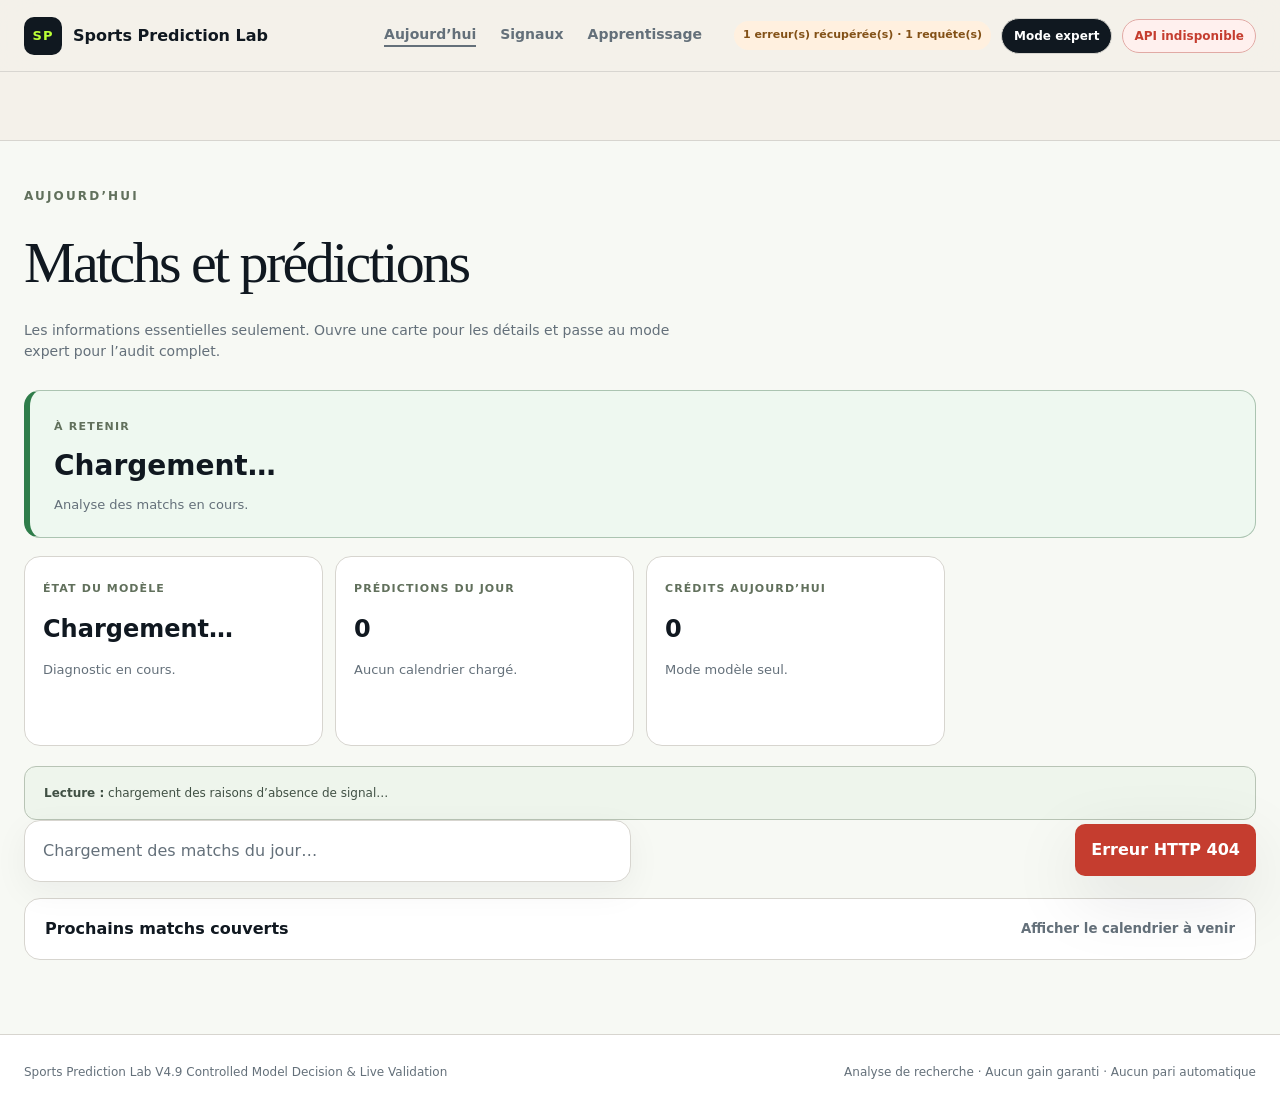
==== commit 3b38565e: "RBE: commit v4.9" ====
--- a/static/index.html
+++ b/static/index.html
@@ -3,7 +3,7 @@
 <head>
   <meta charset="utf-8">
   <meta name="viewport" content="width=device-width,initial-scale=1">
-  <title>Sports Prediction Lab V4.5 Simple Shadow Learning</title>
+  <title>Sports Prediction Lab V4.8 Evidence Acceleration</title>
   <meta name="description" content="Application cloud privée centrée sur les matchs et probabilités du jour, avec mode modèle sans crédit et enrichissement marché facultatif.">
   <link rel="stylesheet" href="/static/styles.css">
 </head>
@@ -11,18 +11,18 @@
   <header class="topbar">
     <a class="brand" href="#overview"><span class="logo">SP</span><span>Sports Prediction Lab</span></a>
     <nav aria-label="Navigation principale">
-      <a href="#bets">Aujourd’hui</a><a href="#research-lab">Signaux</a><a href="#learning">Apprentissage</a>
+      <a href="#bets" class="simple-tab active" data-simple-target="today">Aujourd’hui</a><a href="#research-lab" class="simple-tab" data-simple-target="signals">Signaux</a><a href="#learning" class="simple-tab" data-simple-target="learning">Apprentissage</a>
       <span class="expert-nav"><a href="#control">Pilotage</a><a href="#odds-api">Cotes</a><a href="#cloud">Cloud</a><a href="#audit">Audit</a></span>
     </nav>
-    <div class="top-actions"><button id="interfaceMode" class="mode-button" type="button" aria-pressed="false">Mode expert</button><span id="health" class="pill">Connexion…</span><button id="logoutButton" class="logout-button" type="button" hidden>Déconnexion</button></div>
+    <div class="top-actions"><span id="sessionStatus" class="session-status ok">Stable</span><button id="interfaceMode" class="mode-button" type="button" aria-pressed="false">Mode expert</button><span id="health" class="pill">Connexion…</span><button id="logoutButton" class="logout-button" type="button" hidden>Déconnexion</button></div>
   </header>
 
   <main>
     <section id="overview" class="hero" data-view="primary">
       <div>
-        <p class="eyebrow">VERSION 4.5 · VUE SIMPLE PAR DÉFAUT</p>
-        <h1>Les matchs, les signaux,<br><span>et la prochaine action.</span></h1>
-        <p class="lede">Football et tennis du jour, prédictions, signaux expérimentaux, bankrolls fictives et apprentissage shadow — les détails techniques restent disponibles en mode expert.</p>
+        <p class="eyebrow">VERSION 4.9 · DÉCISION CONTRÔLÉE</p>
+        <h1>Trois réponses.<br><span>Une action claire.</span></h1>
+        <p class="lede">Matchs, signaux et apprentissage restent séparés. Chaque écran résume ce qui compte et indique la prochaine action.</p>
         <div class="actions"><a class="button primary" href="#bets">Voir aujourd’hui</a><a class="button ghost" href="#learning">Suivre l’apprentissage</a></div>
       </div>
       <aside class="trust-card">
@@ -59,24 +59,25 @@
       <div class="policy-note"><b>Garde-fous :</b> aucune promotion automatique de modèle, aucune mise conseillée et aucun pari transmis à Winamax.</div>
     </section>
 
-    <section id="bets" data-view="primary" class="workbench bets-section">
-      <div class="section-heading"><p class="eyebrow">PRODUIT QUOTIDIEN · MODÈLE D’ABORD</p><h2>Matchs et probabilités du jour</h2><p>Le calendrier et les probabilités du modèle sont affichés sans appeler le fournisseur de cotes. Un signal de marché n’apparaît que si des cotes fraîches ont été explicitement autorisées et qu’un avantage robuste est validé.</p></div>
-      <div class="benchmark-grid">
+    <section id="bets" data-view="primary" data-simple-panel="today" class="workbench bets-section is-active">
+      <div class="section-heading compact-heading"><p class="eyebrow">AUJOURD’HUI</p><h2>Matchs et prédictions</h2><p>Les informations essentielles seulement. Ouvre une carte pour les détails et passe au mode expert pour l’audit complet.</p></div>
+      <div id="todayAction" class="action-card"><small>À RETENIR</small><h3>Chargement…</h3><p>Analyse des matchs en cours.</p></div>
+      <div class="benchmark-grid compact-metrics">
         <article class="benchmark-card"><small>ÉTAT DU MODÈLE</small><h3 id="dailyModelStatus">Chargement…</h3><p id="dailyModelDetail">Diagnostic en cours.</p></article>
         <article class="benchmark-card"><small>PRÉDICTIONS DU JOUR</small><h3 id="dailyPredictionCount">0</h3><p id="dailyPredictionDetail">Aucun calendrier chargé.</p></article>
-        <article class="benchmark-card"><small>SIGNAUX MARCHÉ</small><h3 id="dailyShortlistCount">0</h3><p id="dailyShortlistDetail">Aucun signal forcé.</p></article>
+        <article class="benchmark-card" data-detail="expert"><small>SIGNAUX MARCHÉ</small><h3 id="dailyShortlistCount">0</h3><p id="dailyShortlistDetail">Aucun signal forcé.</p></article>
         <article class="benchmark-card"><small>CRÉDITS AUJOURD’HUI</small><h3 id="dailyCredits">0</h3><p id="dailyCreditDetail">Mode modèle seul.</p></article>
       </div>
       <div id="dailyNoShortlist" class="policy-note"><b>Lecture :</b> chargement des raisons d’absence de signal…</div>
-      <div id="dailySlate" class="daily-grid"><div class="slate-card loading-card">Chargement des matchs du jour…</div></div>
-      <div class="history-panel">
-        <div class="history-heading"><div><small>PROCHAINS MATCHS COUVERTS</small><h3>À venir dans l’horizon quotidien</h3></div></div>
-        <div id="upcomingSlate" class="daily-grid"><div class="slate-card loading-card">Chargement du calendrier à venir…</div></div>
-      </div>
-      <div class="policy-note"><b>Pare-feu de crédits :</b> le calendrier et les probabilités coûtent 0 crédit. Les appels de cotes sont désactivés par défaut, plafonnés et séparés des campagnes historiques. Aucun pari n’est transmis à un bookmaker.</div>
-    </section>
-
-    <section id="research-lab" data-view="primary" class="workbench research-lab-section">
+      <div id="dailySlate" class="daily-grid"><div class="slate-card loading-card">Chargement des matchs du jour…</div></div><p id="dailyOverflow" class="overflow-note" hidden></p>
+      <details class="progressive-details">
+        <summary><span>Prochains matchs couverts</span><small>Afficher le calendrier à venir</small></summary>
+        <div id="upcomingSlate" class="daily-grid"><div class="slate-card loading-card">Chargement du calendrier à venir…</div></div><p id="upcomingOverflow" class="overflow-note" hidden></p>
+      </details>
+      <div class="policy-note" data-detail="expert"><b>Pare-feu de crédits :</b> le calendrier et les probabilités coûtent 0 crédit. Les appels de cotes sont désactivés par défaut, plafonnés et séparés des campagnes historiques. Aucun pari n’est transmis à un bookmaker.</div>
+    </section>
+
+    <section id="research-lab" data-view="primary" data-simple-panel="signals" class="workbench research-lab-section">
       <div class="section-heading"><p class="eyebrow">SIGNAL EXPÉRIMENTAL · SHADOW UNIQUEMENT</p><h2>Ce qui mérite ton attention</h2><p>La vue simple montre seulement les matchs analysés, les signaux retenus et le coût. Les métriques détaillées sont repliées.</p></div>
       <div id="researchAction" class="action-card"><small>ACTION DU JOUR</small><h3>Chargement…</h3><p>Analyse du dernier run en cours.</p></div>
       <div class="simple-summary-grid">
@@ -87,7 +88,7 @@
       <div class="history-panel">
         <div class="history-heading"><div><small>SIGNAUX DU DERNIER RUN</small><h3>Écarts modèle–marché retenus</h3></div><button id="refreshResearchLab" class="button ghost" type="button">Actualiser</button></div>
         <div class="signal-filters" role="group" aria-label="Filtrer les signaux"><button class="signal-filter active" data-sport="all" type="button">Tous</button><button class="signal-filter" data-sport="football" type="button">Football</button><button class="signal-filter" data-sport="tennis" type="button">Tennis</button></div>
-        <div id="researchSignals" class="daily-grid"><div class="slate-card loading-card">Chargement des signaux…</div></div>
+        <div id="researchSignals" class="daily-grid"><div class="slate-card loading-card">Chargement des signaux…</div></div><p id="signalOverflow" class="overflow-note" hidden></p>
       </div>
       <details class="progressive-details">
         <summary><span>Bankrolls simulées</span><small>Voir les stratégies et drawdowns</small></summary>
@@ -101,16 +102,30 @@
     </section>
 
 
-    <section id="learning" class="workbench learning-section" data-view="primary">
+    <section id="learning" class="workbench learning-section" data-view="primary" data-simple-panel="learning">
       <div class="section-heading"><p class="eyebrow">APPRENTISSAGE SHADOW</p><h2>Champion, challenger, prochaine étape</h2><p>Le système collecte, règle et entraîne automatiquement lorsqu’il est explicitement activé. La promotion du champion reste toujours manuelle.</p></div>
       <div id="learningAction" class="action-card"><small>PROCHAINE ÉTAPE</small><h3>Chargement…</h3><p>Évaluation des portes en cours.</p></div>
-      <div class="learning-summary-grid">
+      <div class="learning-compact-grid">
+        <article><small>FOOTBALL</small><h3 id="learningFootballState">Collecte</h3><p id="learningFootballDetail">Challenger non évalué.</p></article>
+        <article><small>TENNIS</small><h3 id="learningTennisState">Collecte</h3><p id="learningTennisDetail">Historique multi-surface requis.</p></article>
+        <article><small>PRODUCTION</small><h3 id="learningProofState">Non prouvée</h3><p id="learningProofDetail">Lancer les sessions longues simple et expert.</p></article>
+        <article><small>COÛT</small><h3 id="learningCostState">0 crédit</h3><p id="learningCostDetail">Entraînement local uniquement.</p></article>
+      </div>
+      <div class="learning-summary-grid" data-detail="expert">
         <article><small>ÉVÉNEMENTS RÉGLÉS</small><h3 id="learningEvents">0</h3><p id="learningSports">Football 0 · Tennis 0</p></article>
         <article><small>CHAMPION</small><h3 id="learningChampion">Aucun</h3><p>Promotion manuelle uniquement.</p></article>
         <article><small>CHALLENGER</small><h3 id="learningChallenger">Collecte</h3><p id="learningCandidate">Candidat non évaluable.</p></article>
         <article><small>BUDGET DU JOUR</small><h3 id="learningBudget">0 / 0</h3><p id="learningAutomation">Automatisation désactivée.</p></article>
       </div>
+      <div id="featureReliability" class="confidence-strip"><b>Fiabilité :</b><span>Football : collecte · Tennis : collecte</span></div>
       <div class="learning-progress" aria-label="Progression vers la revue du challenger"><div><span id="learningProgressBar"></span></div><p id="learningProgressText">0 % de la porte d’échantillon.</p></div>
+      <details class="progressive-details">
+        <summary><span>Calibration et Feature Lab</span><small>Fiabilité, holdout et expériences bornées</small></summary>
+        <div id="featureLabDetails" class="gate-grid"><p>Collecte des résultats réglés en cours.</p></div>
+        <div id="challengerFactoryDetails" class="gate-grid"><p>Challenger Factory non exécutée.</p></div>
+        <div id="evidenceAccelerationDetails" class="gate-grid"><p>Accélération des preuves non exécutée.</p></div>
+        <div id="controlledDecisionDetails" class="gate-grid"><p>Tour de décision contrôlé non exécuté.</p></div>
+      </details>
       <details class="progressive-details">
         <summary><span>Voir toutes les portes</span><small>Échantillon, stabilité, drawdown et holdout</small></summary>
         <div id="learningGates" class="gate-grid"><p>Chargement des portes…</p></div>
@@ -302,15 +317,15 @@
         <article><span>06</span><h3>Conformité</h3><p>Observation automatique autorisée, mais aucune connexion au compte, taille de mise ou exécution de pari.</p></article>
       </div>
       <div class="audit-callout">
-        <div><b>Verdict</b><p>V4.5 = boucle shadow automatisée, champion–challenger contrôlé et interface progressive. Aucun pari réel, aucune promotion automatique.</p></div>
+        <div><b>Verdict</b><p>V4.9 = deux challengers football bornés, imports tennis incrémentaux, nouveau holdout futur et validation publique séparée simple/expert. Aucun pari réel, aucune promotion automatique.</p></div>
         <a class="button ghost" href="/docs" target="_blank" rel="noreferrer">API interactive</a>
       </div>
       <details><summary>Métriques et provenance embarquées</summary><pre id="metrics">Chargement…</pre></details>
     </section>
   </main>
 
-  <footer><span>Sports Prediction Lab V4.5 Automated Shadow Learning</span><span>Analyse de recherche · Aucun gain garanti · Aucun pari automatique</span></footer>
+  <footer><span>Sports Prediction Lab V4.9 Controlled Model Decision & Live Validation</span><span>Analyse de recherche · Aucun gain garanti · Aucun pari automatique</span></footer>
   <div id="toast" role="status" aria-live="polite"></div>
-  <script src="/static/app.js?v=4.5.0"></script>
+  <script src="/static/app.js?v=4.9.0"></script>
 </body>
 </html>
--- a/static/styles.css
+++ b/static/styles.css
@@ -67,3 +67,39 @@
 body.simple-mode .research-lab-section .policy-note{margin-top:18px}
 @media(max-width:1000px){.learning-summary-grid{grid-template-columns:repeat(2,1fr)}.simple-summary-grid{grid-template-columns:1fr 1fr}.topbar nav{gap:14px}}
 @media(max-width:760px){.topbar{height:auto;min-height:68px;padding:10px 16px;gap:12px;flex-wrap:wrap}.topbar nav{order:3;width:100%;justify-content:space-between;overflow:auto;padding-bottom:4px}.top-actions{margin-left:auto}.brand span:last-child{display:none}.simple-summary-grid,.learning-summary-grid{grid-template-columns:1fr}.progressive-details>summary{align-items:flex-start;flex-direction:column;gap:4px}.action-card h3{font-size:23px}}
+
+/* V4.6 compact cockpit: one primary task at a time */
+body.simple-mode .hero,body.simple-mode .stats{display:none}
+body.simple-mode [data-simple-panel]{display:none}
+body.simple-mode [data-simple-panel].is-active{display:block}
+body.expert-mode [data-simple-panel]{display:block}
+.simple-tab{border-bottom:2px solid transparent}
+.simple-tab.active{border-bottom-color:currentColor}
+body.simple-mode main{padding-top:68px}
+body.simple-mode [data-simple-panel]{min-height:calc(100vh - 68px);padding-top:46px}
+.confidence-strip{display:flex;align-items:center;justify-content:space-between;gap:16px;margin:16px 0;padding:14px 18px;border:1px solid var(--line);border-radius:14px;background:#fff}
+.confidence-strip span{color:var(--muted);text-align:right}
+.reliability-high{color:#1d6b43}.reliability-medium{color:#8a620d}.reliability-low{color:var(--danger)}
+@media(max-width:760px){body.simple-mode main{padding-top:108px}.confidence-strip{align-items:flex-start;flex-direction:column}.confidence-strip span{text-align:left}}
+
+/* V4.7 stable compact cockpit */
+.session-status{font-size:11px;font-weight:800;padding:6px 9px;border-radius:999px;white-space:nowrap;background:#eef5ec;color:#315c3d}
+.session-status.attention{background:#fff0df;color:#835117}
+.compact-heading{max-width:680px;margin-bottom:24px}
+.compact-metrics{grid-template-columns:repeat(4,minmax(0,1fr));gap:12px}
+.compact-metrics .benchmark-card{padding:18px;box-shadow:none}
+.compact-metrics .benchmark-card h3{font-size:24px}
+.overflow-note{margin:14px 0 0;color:var(--muted);font-size:12px;text-align:center}
+.learning-compact-grid{display:grid;grid-template-columns:repeat(4,minmax(0,1fr));gap:14px;margin:18px 0}
+.learning-compact-grid article{border:1px solid var(--line);border-radius:14px;padding:18px;background:#fff;min-height:126px}
+.learning-compact-grid small{font-weight:900;letter-spacing:.08em;color:var(--muted)}
+.learning-compact-grid h3{margin:8px 0 4px;font-size:20px}
+.learning-compact-grid p{margin:0;color:var(--muted);font-size:12px}
+body.simple-mode .section-heading>p:last-child{font-size:14px;max-width:720px}
+body.simple-mode .history-panel{margin-top:22px}
+body.simple-mode .daily-grid{grid-template-columns:repeat(2,minmax(0,1fr))}
+body.simple-mode .slate-card{padding:18px}
+body.simple-mode .slate-card ul{max-height:84px;overflow:auto}
+body.simple-mode .policy-note{font-size:12px}
+@media(max-width:900px){.compact-metrics,.learning-compact-grid{grid-template-columns:repeat(2,minmax(0,1fr))}.session-status{display:none}}
+@media(max-width:620px){body.simple-mode .daily-grid,.compact-metrics,.learning-compact-grid{grid-template-columns:1fr}.topbar{gap:10px}.topbar nav{overflow-x:auto}.simple-tab{white-space:nowrap}}
